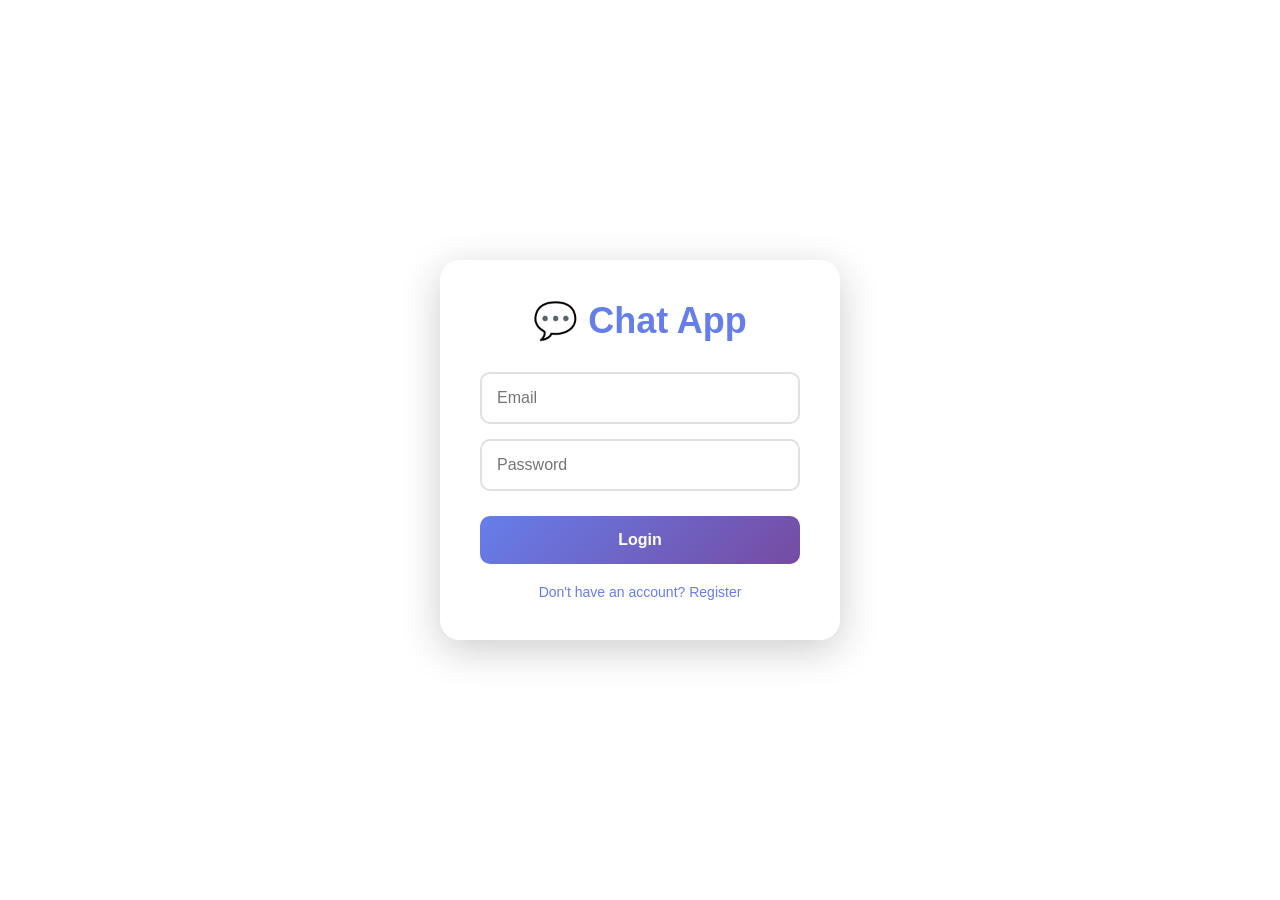
==== index.html @ 81bc392d "Update and rename final-app.html to index.html" ====
<!DOCTYPE html>
<html lang="en">
<head>
    <meta charset="UTF-8">
    <meta name="viewport" content="width=device-width, initial-scale=1.0">
    <title>WhatsApp Clone</title>
    <link rel="stylesheet" href="final-style.css">
</head>
<body>
    <div id="app">
        <!-- Login Screen -->
        <div id="loginScreen" class="screen">
            <div class="container">
                <h1>💬 Chat App</h1>
                <input type="email" id="loginEmail" placeholder="Email" />
                <input type="password" id="loginPassword" placeholder="Password" />
                <button onclick="login()">Login</button>
                <p class="link" onclick="showRegister()">Don't have an account? Register</p>
            </div>
        </div>

        <!-- Register Screen -->
        <div id="registerScreen" class="screen hidden">
            <div class="container">
                <h1>Create Account</h1>
                <input type="text" id="registerName" placeholder="Full Name" />
                <input type="email" id="registerEmail" placeholder="Email" />
                <input type="password" id="registerPassword" placeholder="Password" />
                <button onclick="register()">Register</button>
                <p class="link" onclick="showLogin()">Already have an account? Login</p>
            </div>
        </div>

        <!-- Main App Screen with Tabs -->
        <div id="mainScreen" class="screen hidden">
            <div class="header">
                <h2>WhatsApp</h2>
                <div class="header-right">
                    <button class="icon-btn" onclick="showSettings()">⚙️</button>
                </div>
            </div>
            
            <!-- Tab Navigation -->
            <div class="tab-navigation">
                <div class="tab-item active" onclick="switchTab('status')">Status</div>
                <div class="tab-item" onclick="switchTab('calls')">Calls</div>
                <div class="tab-item" onclick="switchTab('chats')">Chats</div>
            </div>

            <!-- Status Tab -->
            <div id="statusTab" class="tab-content active">
                <div class="my-status-card" onclick="showAddStatus()">
                    <div class="status-avatar">
                        <img id="myStatusPhoto" style="display: none; width: 100%; height: 100%; border-radius: 50%; object-fit: cover;" />
                        <span id="myStatusIcon">👤</span>
                        <div class="add-status-btn">+</div>
                    </div>
                    <div class="status-info">
                        <div class="status-name">My Status</div>
                        <div class="status-time">Tap to add status</div>
                    </div>
                </div>
                <div class="section-title">Recent updates</div>
                <div id="statusList"></div>
            </div>

            <!-- Calls Tab -->
            <div id="callsTab" class="tab-content">
                <div id="callsList"></div>
            </div>

            <!-- Chats Tab -->
            <div id="chatsTab" class="tab-content">
                <div class="search-container">
                    <input type="text" id="searchInput" placeholder="🔍 Search users..." oninput="searchUsers()" />
                </div>
                <div id="chatList"></div>
            </div>
        </div>

        <!-- Add Status Screen -->
        <div id="addStatusScreen" class="screen hidden">
            <div class="header">
                <button class="back-btn" onclick="backToMain()">←</button>
                <h2>Add Status</h2>
                <div></div>
            </div>
            <div class="status-add-container">
                <textarea id="statusText" placeholder="Type a status..." maxlength="200"></textarea>
                <div class="status-add-options">
                    <button onclick="document.getElementById('statusPhotoInput').click()">📷 Add Photo</button>
                    <input type="file" id="statusPhotoInput" accept="image/*" style="display: none;" onchange="previewStatusPhoto()" />
                </div>
                <div id="statusPhotoPreview" class="status-photo-preview hidden"></div>
                <button onclick="postStatus()" style="margin-top: 20px;">Post Status</button>
            </div>
        </div>

        <!-- View Status Screen -->
        <div id="viewStatusScreen" class="screen hidden">
            <div class="status-viewer">
                <div class="status-header">
                    <button class="back-btn" onclick="backToMain()">←</button>
                    <div class="status-user-info">
                        <span id="statusUserName"></span>
                        <span id="statusTime"></span>
                    </div>
                </div>
                <div class="status-content">
                    <img id="statusImage" style="display: none;" />
                    <p id="statusTextContent"></p>
                </div>
            </div>
        </div>

        <!-- Settings Screen -->
        <div id="settingsScreen" class="screen hidden">
            <div class="header">
                <button class="back-btn" onclick="backToMain()">←</button>
                <h2>Settings</h2>
                <div></div>
            </div>
            <div class="settings-container">
                <div class="settings-item" onclick="showProfile()">
                    <span>👤 Profile</span>
                    <span>→</span>
                </div>
                <div class="settings-item" onclick="logout()">
                    <span>🚪 Logout</span>
                    <span>→</span>
                </div>
            </div>
        </div>

        <!-- Profile Screen -->
        <div id="profileScreen" class="screen hidden">
            <div class="header">
                <button class="back-btn" onclick="showSettings()">←</button>
                <h2>Profile</h2>
                <div></div>
            </div>
            <div class="profile-container">
                <div class="profile-avatar">
                    <img id="profileImage" style="display: none; width: 100%; height: 100%; border-radius: 50%; object-fit: cover;" />
                    <span id="profileIcon">👤</span>
                </div>
                <input type="file" id="photoInput" accept="image/*" style="display: none;" onchange="uploadPhoto()" />
                <button onclick="document.getElementById('photoInput').click()" style="margin-top: 20px; padding: 10px 20px; width: auto;">Change Photo</button>
                <h2 id="profileName" style="margin-top: 20px;"></h2>
                <p id="profileEmail"></p>
                <button onclick="showSettings()" style="margin-top: 30px;">Back</button>
            </div>
        </div>

        <!-- Chat Screen -->
        <div id="chatScreen" class="screen hidden">
            <div class="header">
                <button class="back-btn" onclick="backToMain()">←</button>
                <div class="chat-header-user" onclick="showOtherUserProfile()" style="cursor: pointer;">
                    <img id="chatHeaderPhoto" class="header-avatar" style="display: none;" />
                    <span id="chatHeaderIcon" class="header-avatar">👤</span>
                    <div class="chat-header-user-info">
                        <h2 id="chatUserName"></h2>
                        <span id="chatUserStatus" class="chat-user-status">Online</span>
                    </div>
                </div>
                <div class="header-right">
                    <button class="call-btn" onclick="startVideoCall()">📹</button>
                    <button class="call-btn" onclick="startAudioCall()">📞</button>
                </div>
            </div>
            <div id="messages"></div>
            <div id="replyPreview" class="reply-preview hidden">
                <div class="reply-preview-content">
                    <div class="reply-preview-label">Replying to</div>
                    <div id="replyText" class="reply-preview-text"></div>
                </div>
                <button class="cancel-reply-btn" onclick="cancelReply()">✕</button>
            </div>
            <div class="input-container">
                <button class="attach-btn" onclick="document.getElementById('photoAttach').click()">📎</button>
                <input type="file" id="photoAttach" accept="image/*" style="display: none;" onchange="attachPhoto()" />
                <button class="emoji-btn" onclick="toggleEmojiPicker()">😊</button>
                <input type="text" id="messageInput" placeholder="Type a message..." oninput="handleTyping()" />
                <button onclick="sendMessage()">Send</button>
            </div>
            <div id="emojiPicker" class="emoji-picker hidden">
                <div class="emoji-grid" id="emojiGrid"></div>
            </div>
        </div>

        <!-- Other User Profile Screen -->
        <div id="otherUserProfileScreen" class="screen hidden">
            <div class="header">
                <button class="back-btn" onclick="backToChatFromProfile()">←</button>
                <h2>Profile</h2>
                <div></div>
            </div>
            <div class="profile-container">
                <div class="profile-avatar">
                    <img id="otherProfileImage" style="display: none; width: 100%; height: 100%; border-radius: 50%; object-fit: cover;" />
                    <span id="otherProfileIcon">👤</span>
                </div>
                <h2 id="otherProfileName" style="margin-top: 20px;"></h2>
                <p id="otherProfileEmail"></p>
                <p id="otherProfileStatus" style="margin-top: 10px;"></p>
                <button onclick="backToChatFromProfile()" style="margin-top: 30px;">Back to Chat</button>
            </div>
        </div>

        <!-- Audio Call Screen -->
        <div id="audioCallScreen" class="screen hidden">
            <div class="call-container">
                <div class="call-avatar">
                    <img id="callUserPhoto" style="display: none; width: 100%; height: 100%; border-radius: 50%; object-fit: cover;" />
                    <span id="callUserIcon">👤</span>
                </div>
                <h2 id="callingUserName"></h2>
                <p id="callStatus">Calling...</p>
                <div class="call-buttons">
                    <button class="end-call-btn" onclick="endCall()">End Call</button>
                </div>
            </div>
        </div>

        <!-- Video Call Screen -->
        <div id="videoCallScreen" class="screen hidden">
            <div class="video-call-container">
                <div class="video-call-avatar">
                    <img id="videoCallUserPhoto" style="display: none; width: 100%; height: 100%; border-radius: 20px; object-fit: cover;" />
                    <span id="videoCallUserIcon">👤</span>
                </div>
                <div class="video-call-info">
                    <h2 id="videoCallingUserName"></h2>
                    <p id="videoCallStatus">Calling...</p>
                </div>
                <div class="video-call-buttons">
                    <button class="end-call-btn" onclick="endVideoCall()">End Call</button>
                </div>
            </div>
        </div>

        <!-- Image Preview Modal -->
        <div id="imageModal" class="image-modal hidden" onclick="closeImageModal()">
            <button class="close-modal-btn" onclick="closeImageModal()">✕</button>
            <img id="modalImage" src="" alt="Preview" />
        </div>
    </div>

    <script src="final-app.js"></script>
</body>
</html>
---- final-style.css ----
* {
    margin: 0;
    padding: 0;
    box-sizing: border-box;
}

body {
    font-family: -apple-system, BlinkMacSystemFont, 'Segoe UI', Roboto, Oxygen, Ubuntu, Cantarell, sans-serif;
    background: linear-gradient(135deg, #667eea 0%, #764ba2 100%);
    height: 100vh;
}

#app {
    height: 100vh;
}

.screen {
    display: flex;
    flex-direction: column;
    height: 100vh;
    background: white;
}

.hidden {
    display: none !important;
}

/* Login/Register */
.container {
    max-width: 400px;
    margin: auto;
    padding: 40px;
    background: white;
    border-radius: 20px;
    box-shadow: 0 10px 40px rgba(0,0,0,0.2);
}

h1 {
    color: #667eea;
    text-align: center;
    margin-bottom: 30px;
    font-size: 36px;
}

input, textarea {
    width: 100%;
    padding: 15px;
    margin-bottom: 15px;
    border: 2px solid #e0e0e0;
    border-radius: 10px;
    font-size: 16px;
    transition: border 0.3s;
}

input:focus, textarea:focus {
    outline: none;
    border-color: #667eea;
}

button {
    width: 100%;
    padding: 15px;
    background: linear-gradient(135deg, #667eea 0%, #764ba2 100%);
    color: white;
    border: none;
    border-radius: 10px;
    font-size: 16px;
    font-weight: bold;
    cursor: pointer;
    margin-top: 10px;
    transition: transform 0.2s;
}

button:hover {
    transform: translateY(-2px);
}

button:active {
    transform: translateY(0);
}

.link {
    color: #667eea;
    text-align: center;
    margin-top: 20px;
    cursor: pointer;
    font-size: 14px;
}

.link:hover {
    text-decoration: underline;
}

/* Header */
.header {
    display: flex;
    justify-content: space-between;
    align-items: center;
    padding: 20px;
    background: linear-gradient(135deg, #667eea 0%, #764ba2 100%);
    color: white;
    box-shadow: 0 2px 10px rgba(0,0,0,0.1);
}

.header h2 {
    flex: 1;
    font-size: 20px;
}

.header-right {
    display: flex;
    align-items: center;
    gap: 10px;
}

.icon-btn, .back-btn {
    width: 40px;
    height: 40px;
    padding: 8px;
    margin: 0;
    background: rgba(255,255,255,0.2);
    font-size: 20px;
    border-radius: 50%;
}

.call-btn {
    width: 40px;
    height: 40px;
    padding: 8px;
    margin: 0;
    margin-left: 5px;
    background: rgba(255,255,255,0.2);
    font-size: 20px;
    border-radius: 50%;
}

/* Tab Navigation */
.tab-navigation {
    display: flex;
    background: white;
    border-bottom: 2px solid #f0f0f0;
}

.tab-item {
    flex: 1;
    padding: 15px;
    text-align: center;
    cursor: pointer;
    font-weight: 500;
    color: #666;
    transition: all 0.3s;
}

.tab-item.active {
    color: #667eea;
    border-bottom: 3px solid #667eea;
}

.tab-item:hover {
    background: #f8f8f8;
}

/* Tab Content */
.tab-content {
    display: none;
    flex: 1;
    overflow-y: auto;
    background: white;
}

.tab-content.active {
    display: block;
}

/* Status Tab */
.my-status-card {
    display: flex;
    align-items: center;
    padding: 15px 20px;
    border-bottom: 1px solid #f0f0f0;
    cursor: pointer;
    gap: 15px;
}

.my-status-card:hover {
    background: #f8f8f8;
}

.status-avatar {
    position: relative;
    width: 60px;
    height: 60px;
    border-radius: 50%;
    background: linear-gradient(135deg, #667eea 0%, #764ba2 100%);
    display: flex;
    align-items: center;
    justify-content: center;
    font-size: 30px;
    flex-shrink: 0;
}

.add-status-btn {
    position: absolute;
    bottom: 0;
    right: 0;
    width: 20px;
    height: 20px;
    background: #25D366;
    border-radius: 50%;
    display: flex;
    align-items: center;
    justify-content: center;
    color: white;
    font-size: 16px;
    border: 2px solid white;
}

.status-info {
    flex: 1;
}

.status-name {
    font-size: 16px;
    font-weight: 600;
    margin-bottom: 4px;
}

.status-time {
    font-size: 13px;
    color: #999;
}

.section-title {
    padding: 10px 20px;
    font-size: 14px;
    color: #999;
    font-weight: 600;
    background: #f8f8f8;
}

.status-item {
    display: flex;
    align-items: center;
    padding: 15px 20px;
    border-bottom: 1px solid #f0f0f0;
    cursor: pointer;
    gap: 15px;
}

.status-item:hover {
    background: #f8f8f8;
}

.status-ring {
    padding: 3px;
    border-radius: 50%;
    background: linear-gradient(135deg, #667eea 0%, #764ba2 100%);
}

/* Status Add Screen */
.status-add-container {
    padding: 30px;
}

textarea {
    min-height: 150px;
    resize: vertical;
}

.status-add-options {
    display: flex;
    gap: 10px;
    margin-top: 20px;
}

.status-add-options button {
    width: auto;
    padding: 12px 20px;
}

.status-photo-preview {
    margin-top: 20px;
    text-align: center;
}

.status-photo-preview img {
    max-width: 100%;
    max-height: 300px;
    border-radius: 10px;
}

/* Status Viewer */
.status-viewer {
    flex: 1;
    background: #000;
    display: flex;
    flex-direction: column;
}

.status-header {
    display: flex;
    align-items: center;
    padding: 20px;
    background: rgba(0,0,0,0.5);
    gap: 15px;
}

.status-user-info {
    display: flex;
    flex-direction: column;
    color: white;
}

.status-user-info span:first-child {
    font-weight: 600;
    font-size: 16px;
}

.status-user-info span:last-child {
    font-size: 12px;
    opacity: 0.8;
}

.status-content {
    flex: 1;
    display: flex;
    align-items: center;
    justify-content: center;
    padding: 20px;
}

.status-content img {
    max-width: 100%;
    max-height: 100%;
    border-radius: 10px;
}

.status-content p {
    color: white;
    font-size: 24px;
    text-align: center;
    padding: 20px;
}

/* Calls Tab */
.call-item {
    display: flex;
    align-items: center;
    padding: 15px 20px;
    border-bottom: 1px solid #f0f0f0;
    gap: 15px;
}

.call-avatar {
    width: 50px;
    height: 50px;
    border-radius: 50%;
    background: linear-gradient(135deg, #667eea 0%, #764ba2 100%);
    display: flex;
    align-items: center;
    justify-content: center;
    font-size: 24px;
    flex-shrink: 0;
    object-fit: cover;
}

.call-info {
    flex: 1;
}

.call-name {
    font-size: 16px;
    font-weight: 600;
    margin-bottom: 4px;
}

.call-time {
    font-size: 13px;
    color: #999;
}

.call-icon {
    font-size: 20px;
}

/* Search */
.search-container {
    padding: 15px;
    background: white;
    border-bottom: 1px solid #f0f0f0;
}

.search-container input {
    margin: 0;
}

/* Chat List */
.chat-item {
    display: flex;
    align-items: center;
    padding: 15px 20px;
    border-bottom: 1px solid #f0f0f0;
    cursor: pointer;
    gap: 15px;
    transition: background 0.2s;
}

.chat-item:hover {
    background: #f8f8f8;
}

.chat-avatar {
    width: 50px;
    height: 50px;
    border-radius: 50%;
    background: linear-gradient(135deg, #667eea 0%, #764ba2 100%);
    display: flex;
    align-items: center;
    justify-content: center;
    font-size: 24px;
    flex-shrink: 0;
    object-fit: cover;
    position: relative;
}

.chat-info {
    flex: 1;
    min-width: 0;
}

.chat-name {
    font-size: 16px;
    font-weight: 600;
    margin-bottom: 4px;
}

.last-message {
    font-size: 13px;
    color: #999;
    white-space: nowrap;
    overflow: hidden;
    text-overflow: ellipsis;
}

/* Settings */
.settings-container {
    flex: 1;
    background: white;
}

.settings-item {
    display: flex;
    justify-content: space-between;
    align-items: center;
    padding: 20px;
    border-bottom: 1px solid #f0f0f0;
    cursor: pointer;
}

.settings-item:hover {
    background: #f8f8f8;
}

/* Profile */
.profile-container {
    flex: 1;
    display: flex;
    flex-direction: column;
    align-items: center;
    justify-content: center;
    background: white;
    padding: 40px;
}

.profile-avatar {
    width: 120px;
    height: 120px;
    border-radius: 50%;
    background: linear-gradient(135deg, #667eea 0%, #764ba2 100%);
    display: flex;
    align-items: center;
    justify-content: center;
    font-size: 60px;
    margin-bottom: 20px;
    box-shadow: 0 5px 20px rgba(0,0,0,0.2);
}

.profile-container h2 {
    font-size: 28px;
    color: #333;
    margin-bottom: 10px;
}

.profile-container p {
    font-size: 16px;
    color: #666;
}

/* Chat Screen */
.chat-header-user {
    display: flex;
    align-items: center;
    gap: 10px;
    flex: 1;
    justify-content: center;
}

.header-avatar {
    width: 40px;
    height: 40px;
    border-radius: 50%;
    background: rgba(255,255,255,0.3);
    display: flex;
    align-items: center;
    justify-content: center;
    font-size: 20px;
    object-fit: cover;
}

.chat-header-user-info {
    display: flex;
    flex-direction: column;
    align-items: center;
}

.chat-user-status {
    font-size: 12px;
    opacity: 0.8;
    font-weight: normal;
}

#messages {
    flex: 1;
    overflow-y: auto;
    padding: 20px;
    background: #f5f5f5;
    display: flex;
    flex-direction: column;
}

.message {
    padding: 12px 16px;
    margin: 8px;
    border-radius: 18px;
    max-width: 70%;
    word-wrap: break-word;
    animation: slideIn 0.3s ease;
    clear: both;
    position: relative;
}

@keyframes slideIn {
    from {
        opacity: 0;
        transform: translateY(10px);
    }
    to {
        opacity: 1;
        transform: translateY(0);
    }
}

.my-message {
    background: #DCF8C6;
    color: #000;
    margin-left: auto;
    margin-right: 0;
    border-bottom-right-radius: 4px;
    float: right;
    box-shadow: 0 1px 2px rgba(0,0,0,0.1);
}

.other-message {
    background: #FFFFFF;
    color: #000;
    margin-right: auto;
    margin-left: 0;
    border-bottom-left-radius: 4px;
    box-shadow: 0 1px 2px rgba(0,0,0,0.1);
    float: left;
}

.message:hover .message-actions {
    opacity: 1;
}

.message-footer {
    display: flex;
    justify-content: space-between;
    align-items: center;
    margin-top: 4px;
}

.message-actions {
    display: flex;
    gap: 5px;
    opacity: 0;
    transition: opacity 0.2s;
}

.msg-reply-btn, .msg-delete-btn {
    background: transparent;
    border: none;
    font-size: 14px;
    cursor: pointer;
    padding: 2px 5px;
    margin: 0;
    width: auto;
}

.msg-reply-btn:hover, .msg-delete-btn:hover {
    transform: scale(1.2);
}

.reply-preview-msg {
    background: rgba(0,0,0,0.1);
    padding: 8px;
    border-radius: 8px;
    margin-bottom: 8px;
    font-size: 13px;
    border-left: 3px solid rgba(0,0,0,0.3);
    font-style: italic;
}

.message-text {
    font-size: 15px;
    line-height: 1.4;
}

.message-time {
    font-size: 11px;
    opacity: 0.7;
}

.message-image {
    max-width: 250px;
    max-height: 300px;
    border-radius: 10px;
    margin-bottom: 5px;
    cursor: pointer;
    object-fit: cover;
}

.message-image:hover {
    opacity: 0.9;
}

/* Reply Preview */
.reply-preview {
    background: #f0f0f0;
    padding: 10px 15px;
    border-left: 3px solid #667eea;
    display: flex;
    justify-content: space-between;
    align-items: center;
}

.reply-preview-content {
    flex: 1;
}

.reply-preview-label {
    font-size: 12px;
    color: #667eea;
    font-weight: bold;
}

.reply-preview-text {
    font-size: 14px;
    color: #666;
    margin-top: 2px;
    white-space: nowrap;
    overflow: hidden;
    text-overflow: ellipsis;
    max-width: 300px;
}

.cancel-reply-btn {
    background: transparent;
    border: none;
    font-size: 20px;
    cursor: pointer;
    padding: 0;
    margin: 0;
    width: auto;
    color: #999;
}

/* Input Container */
.input-container {
    display: flex;
    padding: 15px;
    background: white;
    gap: 10px;
    box-shadow: 0 -2px 10px rgba(0,0,0,0.05);
    position: relative;
}

.input-container input {
    flex: 1;
    margin: 0;
    border-radius: 25px;
    padding: 12px 20px;
}

.input-container button {
    width: auto;
    padding: 12px 25px;
    margin: 0;
    border-radius: 25px;
}

.attach-btn, .emoji-btn {
    width: 40px;
    padding: 10px;
    margin: 0;
    background: transparent;
    font-size: 24px;
    border: none;
    cursor: pointer;
}

.attach-btn:hover, .emoji-btn:hover {
    background: #f0f0f0;
    transform: none;
}

/* Emoji Picker */
.emoji-picker {
    position: absolute;
    bottom: 70px;
    left: 10px;
    right: 10px;
    max-width: 400px;
    background: white;
    border-radius: 15px;
    box-shadow: 0 5px 20px rgba(0,0,0,0.2);
    padding: 15px;
    max-height: 300px;
    overflow-y: auto;
    z-index: 1000;
}

.emoji-grid {
    display: grid;
    grid-template-columns: repeat(auto-fill, minmax(40px, 1fr));
    gap: 5px;
}

.emoji-item {
    width: 40px;
    height: 40px;
    border: none;
    background: transparent;
    font-size: 24px;
    cursor: pointer;
    border-radius: 8px;
    padding: 0;
    margin: 0;
    transition: background 0.2s;
}

.emoji-item:hover {
    background: #f0f0f0;
    transform: scale(1.2);
}

/* Call Screens */
.call-container, .video-call-container {
    flex: 1;
    display: flex;
    flex-direction: column;
    align-items: center;
    justify-content: center;
    background: linear-gradient(135deg, #667eea 0%, #764ba2 100%);
    padding: 40px;
}

.call-avatar {
    width: 150px;
    height: 150px;
    border-radius: 50%;
    background: rgba(255,255,255,0.3);
    display: flex;
    align-items: center;
    justify-content: center;
    font-size: 80px;
    margin-bottom: 30px;
    animation: pulse 2s infinite;
}

@keyframes pulse {
    0%, 100% {
        transform: scale(1);
    }
    50% {
        transform: scale(1.05);
    }
}

.call-container h2, .video-call-info h2 {
    color: white;
    font-size: 32px;
    margin-bottom: 10px;
}

.call-container p, .video-call-info p {
    color: rgba(255,255,255,0.8);
    font-size: 18px;
    margin-bottom: 50px;
}

.call-buttons, .video-call-buttons {
    display: flex;
    gap: 20px;
}

.end-call-btn {
    width: 70px;
    height: 70px;
    border-radius: 50%;
    background: #ff4444;
    font-size: 16px;
    padding: 0;
}

.end-call-btn:hover {
    background: #cc0000;
}

.video-call-avatar {
    width: 100%;
    max-width: 400px;
    height: 300px;
    border-radius: 20px;
    background: rgba(255,255,255,0.2);
    display: flex;
    align-items: center;
    justify-content: center;
    font-size: 100px;
    margin-top: 50px;
    animation: pulse 2s infinite;
}

.video-call-info {
    text-align: center;
    color: white;
}

/* Image Modal */
.image-modal {
    position: fixed;
    top: 0;
    left: 0;
    right: 0;
    bottom: 0;
    background: rgba(0,0,0,0.9);
    display: flex;
    align-items: center;
    justify-content: center;
    z-index: 2000;
}

.image-modal img {
    max-width: 90%;
    max-height: 90%;
    border-radius: 10px;
}

.close-modal-btn {
    position: absolute;
    top: 20px;
    right: 20px;
    background: rgba(255,255,255,0.2);
    color: white;
    border: none;
    font-size: 30px;
    width: 50px;
    height: 50px;
    border-radius: 50%;
    cursor: pointer;
}

.close-modal-btn:hover {
    background: rgba(255,255,255,0.3);
}
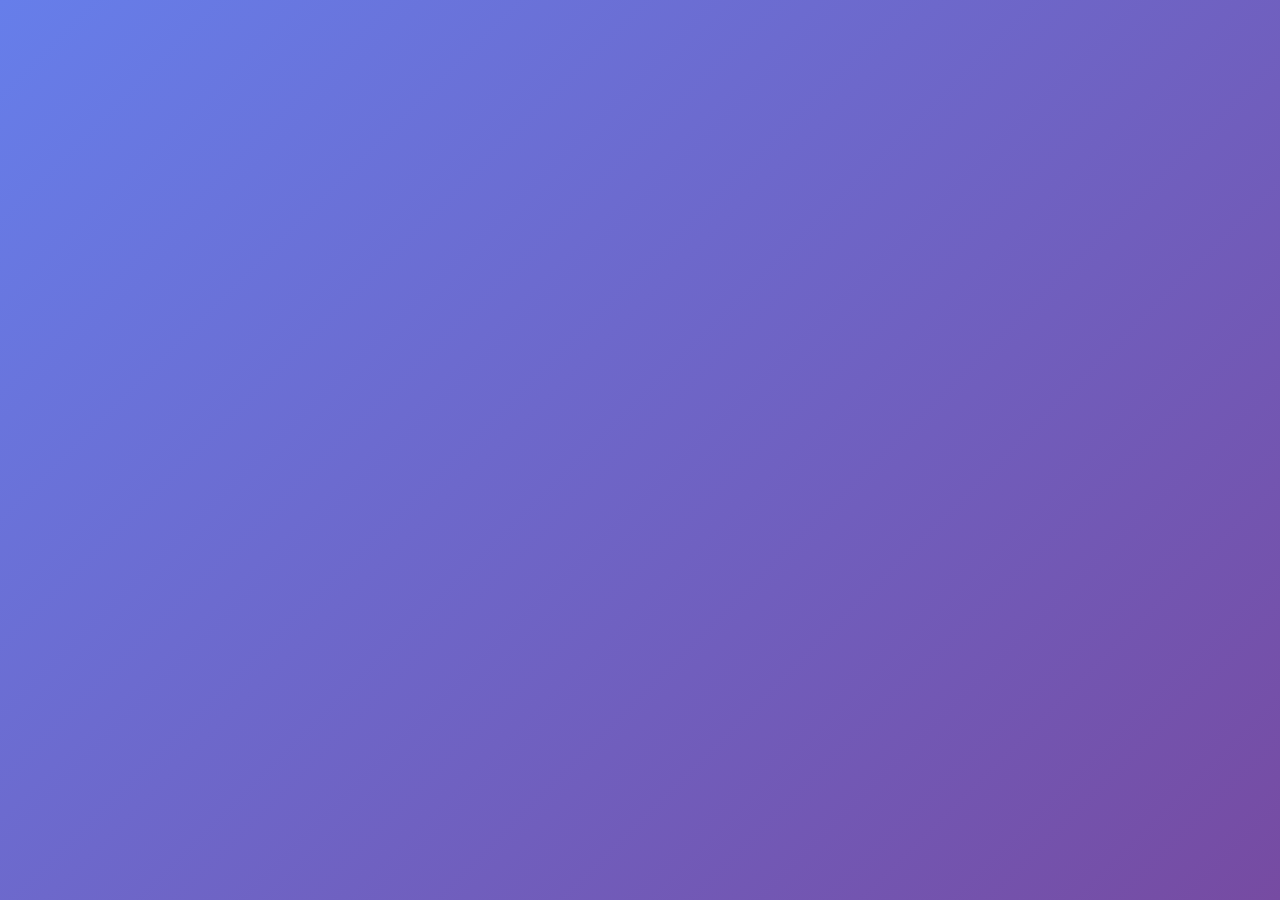
==== commit b471d0ae: "Update print statement from 'Hello' to 'Goodbye'" ====
--- a/index.html
+++ b/index.html
@@ -3,250 +3,634 @@
 <head>
     <meta charset="UTF-8">
     <meta name="viewport" content="width=device-width, initial-scale=1.0">
-    <title>WhatsApp Clone</title>
+    <title>HeyApp</title>
     <link rel="stylesheet" href="final-style.css">
+    <link rel="stylesheet" href="extra-style.css">
 </head>
 <body>
-    <div id="app">
-        <!-- Login Screen -->
-        <div id="loginScreen" class="screen">
-            <div class="container">
-                <h1>💬 Chat App</h1>
-                <input type="email" id="loginEmail" placeholder="Email" />
-                <input type="password" id="loginPassword" placeholder="Password" />
-                <button onclick="login()">Login</button>
-                <p class="link" onclick="showRegister()">Don't have an account? Register</p>
+<div id="app">
+
+<!-- App Lock Screen -->
+<div id="appLockScreen" class="screen hidden">
+    <div class="container">
+        <h1>� HeyApp</h1>
+        <p style="text-align:center;color:#666;margin-bottom:20px;">Enter PIN to unlock</p>
+        <input type="password" id="lockPinInput" placeholder="Enter PIN" maxlength="4" />
+        <button onclick="unlockApp()">Unlock</button>
+    </div>
+</div>
+
+<!-- Login Screen -->
+<div id="loginScreen" class="screen hidden">
+    <div class="container">
+        <h1>💬 HeyApp</h1>
+        <input type="email" id="loginEmail" placeholder="Email" />
+        <input type="password" id="loginPassword" placeholder="Password" />
+        <button onclick="login()">Login</button>
+        <p class="link" onclick="showRegister()">Don't have an account? Register</p>
+    </div>
+</div>
+
+<!-- Register Screen -->
+<div id="registerScreen" class="screen hidden">
+    <div class="container">
+        <h1>Create Account</h1>
+        <input type="text" id="registerName" placeholder="Full Name" />
+        <input type="email" id="registerEmail" placeholder="Email" />
+        <input type="password" id="registerPassword" placeholder="Password (min 6 chars)" />
+        <button onclick="register()">Register</button>
+        <p class="link" onclick="showLogin()">Already have an account? Login</p>
+    </div>
+</div>
+
+<!-- Main Screen -->
+<div id="mainScreen" class="screen hidden">
+    <div class="header">
+        <h2>HeyApp</h2>
+        <div class="header-right">
+            <button class="icon-btn" onclick="toggleDarkMode()" id="darkModeBtn">🌙</button>
+            <button class="icon-btn" onclick="showNewGroup()">👥</button>
+            <button class="icon-btn" onclick="showSettings()">⚙️</button>
+        </div>
+    </div>
+    <div class="tab-navigation">
+        <div class="tab-item active" onclick="switchTab('status')">Status</div>
+        <div class="tab-item" onclick="switchTab('calls')">Calls</div>
+        <div class="tab-item" onclick="switchTab('chats')">Chats</div>
+    </div>
+    <div id="statusTab" class="tab-content active">
+        <div class="my-status-card" onclick="showAddStatus()">
+            <div class="status-avatar">
+                <img id="myStatusPhoto" style="display:none;width:100%;height:100%;border-radius:50%;object-fit:cover;" />
+                <span id="myStatusIcon">👤</span>
+                <div class="add-status-btn">+</div>
             </div>
-        </div>
-
-        <!-- Register Screen -->
-        <div id="registerScreen" class="screen hidden">
-            <div class="container">
-                <h1>Create Account</h1>
-                <input type="text" id="registerName" placeholder="Full Name" />
-                <input type="email" id="registerEmail" placeholder="Email" />
-                <input type="password" id="registerPassword" placeholder="Password" />
-                <button onclick="register()">Register</button>
-                <p class="link" onclick="showLogin()">Already have an account? Login</p>
+            <div class="status-info">
+                <div class="status-name">My Status</div>
+                <div class="status-time">Tap to add status</div>
             </div>
         </div>
-
-        <!-- Main App Screen with Tabs -->
-        <div id="mainScreen" class="screen hidden">
-            <div class="header">
-                <h2>WhatsApp</h2>
-                <div class="header-right">
-                    <button class="icon-btn" onclick="showSettings()">⚙️</button>
-                </div>
+        <div class="section-title">Recent updates</div>
+        <div id="statusList"></div>
+    </div>
+    <div id="callsTab" class="tab-content">
+        <div id="callsList"></div>
+    </div>
+    <div id="chatsTab" class="tab-content">
+        <div class="search-container">
+            <input type="text" id="searchInput" placeholder="🔍 Search users..." oninput="searchUsers()" />
+        </div>
+        <div id="chatList"></div>
+    </div>
+</div>
+
+<!-- Add Status -->
+<div id="addStatusScreen" class="screen hidden">
+    <div class="header">
+        <button class="back-btn" onclick="backToMain()">←</button>
+        <h2>Add Status</h2><div></div>
+    </div>
+    <div class="status-add-container">
+        <textarea id="statusText" placeholder="Type a status..." maxlength="200"></textarea>
+        <div class="status-add-options">
+            <button onclick="document.getElementById('statusPhotoInput').click()">📷 Photo</button>
+            <input type="file" id="statusPhotoInput" accept="image/*" style="display:none;" onchange="previewStatusPhoto()" />
+        </div>
+        <div id="statusPhotoPreview" class="status-photo-preview hidden"></div>
+        <button onclick="postStatus()" style="margin-top:20px;">Post Status</button>
+    </div>
+</div>
+
+<!-- View Status -->
+<div id="viewStatusScreen" class="screen hidden">
+    <div class="status-viewer">
+        <div class="status-header">
+            <button class="back-btn" onclick="backToMain()">←</button>
+            <div class="status-user-info">
+                <span id="statusUserName"></span>
+                <span id="statusTime"></span>
             </div>
-            
-            <!-- Tab Navigation -->
-            <div class="tab-navigation">
-                <div class="tab-item active" onclick="switchTab('status')">Status</div>
-                <div class="tab-item" onclick="switchTab('calls')">Calls</div>
-                <div class="tab-item" onclick="switchTab('chats')">Chats</div>
+        </div>
+        <div class="status-content">
+            <img id="statusImage" style="display:none;" />
+            <p id="statusTextContent"></p>
+        </div>
+    </div>
+</div>
+
+<!-- Settings -->
+<div id="settingsScreen" class="screen hidden">
+    <div class="header">
+        <button class="back-btn" onclick="backToMain()">←</button>
+        <h2>Settings</h2><div></div>
+    </div>
+    <div class="settings-container">
+        <div class="settings-item" onclick="showProfile()"><span>👤 Profile</span><span>→</span></div>
+        <div class="settings-item" onclick="showPrivacySettings()"><span>� Privacy</span><span>→</span></div>
+        <div class="settings-item" onclick="showChatSettings()"><span>� Chat Settings</span><span>→</span></div>
+        <div class="settings-item" onclick="showNotificationSettings()"><span>🔔 Notifications</span><span>→</span></div>
+        <div class="settings-item" onclick="showAppLockSettings()"><span>🔒 App Lock</span><span>→</span></div>
+        <div class="settings-item" onclick="show2FA()"><span>🔐 Two-Factor Auth</span><span>→</span></div>
+        <div class="settings-item" onclick="showLoginHistory()"><span>📋 Login History</span><span>→</span></div>
+        <div class="settings-item" onclick="toggleDarkMode()"><span>🌙 Dark Mode</span><span id="darkModeStatus">Off</span></div>
+        <div class="settings-item" onclick="showLanguageSettings()"><span>🌐 Language</span><span id="currentLang">English</span></div>
+        <div class="settings-item" onclick="showAutoReply()"><span>🤖 Auto Reply</span><span>→</span></div>
+        <div class="settings-item" onclick="showArchive()"><span>📦 Archived Chats</span><span>→</span></div>
+        <div class="settings-item" onclick="logout()"><span>🚪 Logout</span><span>→</span></div>
+        <div class="settings-item" onclick="deleteAccount()" style="color:red;"><span>❌ Delete Account</span><span>→</span></div>
+    </div>
+</div>
+
+<!-- Privacy Settings -->
+<div id="privacyScreen" class="screen hidden">
+    <div class="header">
+        <button class="back-btn" onclick="showSettings()">←</button>
+        <h2>Privacy</h2><div></div>
+    </div>
+    <div class="settings-container">
+        <div class="settings-item" onclick="toggleLastSeen()"><span>👁️ Last Seen</span><span id="lastSeenStatus">Everyone</span></div>
+        <div class="settings-item" onclick="toggleReadReceipts()"><span>✓✓ Read Receipts</span><span id="readReceiptsStatus">On</span></div>
+        <div class="settings-item" onclick="showBlockedUsers()"><span>🚫 Blocked Users</span><span>→</span></div>
+    </div>
+</div>
+
+<!-- Chat Settings -->
+<div id="chatSettingsScreen" class="screen hidden">
+    <div class="header">
+        <button class="back-btn" onclick="showSettings()">←</button>
+        <h2>Chat Settings</h2><div></div>
+    </div>
+    <div class="settings-container">
+        <div class="settings-item">
+            <span>🔤 Font Size</span>
+            <select onchange="changeFontSize(this.value)" style="border:none;background:transparent;font-size:14px;">
+                <option value="14">Small</option>
+                <option value="16" selected>Medium</option>
+                <option value="18">Large</option>
+            </select>
+        </div>
+        <div class="settings-item" onclick="changeChatWallpaper()"><span>🖼️ Chat Wallpaper</span><span>→</span></div>
+        <div class="settings-item" onclick="changeThemeColor()"><span>🎨 Theme Color</span><span>→</span></div>
+    </div>
+</div>
+
+<!-- Notification Settings -->
+<div id="notificationScreen" class="screen hidden">
+    <div class="header">
+        <button class="back-btn" onclick="showSettings()">←</button>
+        <h2>Notifications</h2><div></div>
+    </div>
+    <div class="settings-container">
+        <div class="settings-item" onclick="toggleNotificationSound()"><span>🔔 Sound</span><span id="soundStatus">On</span></div>
+        <div class="settings-item" onclick="toggleDND()"><span>🌙 Do Not Disturb</span><span id="dndStatus">Off</span></div>
+    </div>
+</div>
+
+<!-- App Lock Settings -->
+<div id="appLockSettingsScreen" class="screen hidden">
+    <div class="header">
+        <button class="back-btn" onclick="showSettings()">←</button>
+        <h2>App Lock</h2><div></div>
+    </div>
+    <div style="padding:20px;">
+        <div class="settings-item" onclick="toggleAppLock()"><span>🔒 App Lock</span><span id="appLockStatus">Off</span></div>
+        <div id="pinSetupDiv" class="hidden" style="margin-top:20px;">
+            <input type="password" id="newPinInput" placeholder="Set 4-digit PIN" maxlength="4" />
+            <button onclick="savePin()" style="margin-top:10px;">Save PIN</button>
+        </div>
+    </div>
+</div>
+
+<!-- Profile -->
+<div id="profileScreen" class="screen hidden">
+    <div class="header">
+        <button class="back-btn" onclick="showSettings()">←</button>
+        <h2>Profile</h2><div></div>
+    </div>
+    <div class="profile-container">
+        <div class="profile-avatar">
+            <img id="profileImage" style="display:none;width:100%;height:100%;border-radius:50%;object-fit:cover;" />
+            <span id="profileIcon">👤</span>
+        </div>
+        <input type="file" id="photoInput" accept="image/*" style="display:none;" onchange="uploadPhoto()" />
+        <button onclick="document.getElementById('photoInput').click()" style="margin-top:20px;padding:10px 20px;width:auto;">📷 Change Photo</button>
+        <button onclick="showQRCode()" style="margin-top:10px;padding:10px 20px;width:auto;background:#764ba2;">📱 My QR Code</button>
+        <h2 id="profileName" style="margin-top:20px;"></h2>
+        <p id="profileEmail"></p>
+        <div style="margin-top:20px;width:100%;max-width:400px;">
+            <input type="text" id="usernameInput" placeholder="@username" style="margin-bottom:10px;" />
+            <input type="text" id="bioInput" placeholder="Add bio..." style="margin-bottom:10px;" />
+            <button onclick="saveProfile()" style="padding:10px 20px;width:auto;">Save</button>
+        </div>
+        <p id="profileUsername" style="margin-top:5px;color:#667eea;"></p>
+        <p id="profileBio" style="margin-top:5px;color:#666;font-style:italic;"></p>
+    </div>
+</div>
+
+<!-- Blocked Users -->
+<div id="blockedUsersScreen" class="screen hidden">
+    <div class="header">
+        <button class="back-btn" onclick="showPrivacySettings()">←</button>
+        <h2>Blocked Users</h2><div></div>
+    </div>
+    <div id="blockedUsersList" style="flex:1;overflow-y:auto;"></div>
+</div>
+
+<!-- Create Group -->
+<div id="createGroupScreen" class="screen hidden">
+    <div class="header">
+        <button class="back-btn" onclick="backToMain()">←</button>
+        <h2>New Group</h2><div></div>
+    </div>
+    <div style="padding:20px;">
+        <input type="file" id="groupPhotoInput" accept="image/*" style="display:none;" onchange="previewGroupPhoto()" />
+        <div style="text-align:center;margin-bottom:20px;">
+            <div id="groupPhotoPreview" onclick="document.getElementById('groupPhotoInput').click()" style="width:80px;height:80px;border-radius:50%;background:#667eea;display:flex;align-items:center;justify-content:center;font-size:40px;margin:0 auto;cursor:pointer;">👥</div>
+            <p style="font-size:12px;color:#999;margin-top:5px;">Tap to add photo</p>
+        </div>
+        <input type="text" id="groupName" placeholder="Group Name" />
+        <input type="text" id="groupDescription" placeholder="Group Description (optional)" style="margin-top:10px;" />
+        <p style="margin:15px 0 10px;font-weight:600;">Select Members:</p>
+        <div id="groupMembersList"></div>
+        <button onclick="createGroup()" style="margin-top:20px;">Create Group</button>
+    </div>
+</div>
+
+<!-- Chat Screen -->
+<div id="chatScreen" class="screen hidden">
+    <div class="header">
+        <button class="back-btn" onclick="backToMain()">←</button>
+        <div class="chat-header-user" onclick="showOtherUserProfile()" style="cursor:pointer;">
+            <img id="chatHeaderPhoto" class="header-avatar" style="display:none;" />
+            <span id="chatHeaderIcon" class="header-avatar">👤</span>
+            <div class="chat-header-user-info">
+                <h2 id="chatUserName"></h2>
+                <span id="chatUserStatus" class="chat-user-status">Online</span>
             </div>
-
-            <!-- Status Tab -->
-            <div id="statusTab" class="tab-content active">
-                <div class="my-status-card" onclick="showAddStatus()">
-                    <div class="status-avatar">
-                        <img id="myStatusPhoto" style="display: none; width: 100%; height: 100%; border-radius: 50%; object-fit: cover;" />
-                        <span id="myStatusIcon">👤</span>
-                        <div class="add-status-btn">+</div>
-                    </div>
-                    <div class="status-info">
-                        <div class="status-name">My Status</div>
-                        <div class="status-time">Tap to add status</div>
-                    </div>
-                </div>
-                <div class="section-title">Recent updates</div>
-                <div id="statusList"></div>
-            </div>
-
-            <!-- Calls Tab -->
-            <div id="callsTab" class="tab-content">
-                <div id="callsList"></div>
-            </div>
-
-            <!-- Chats Tab -->
-            <div id="chatsTab" class="tab-content">
-                <div class="search-container">
-                    <input type="text" id="searchInput" placeholder="🔍 Search users..." oninput="searchUsers()" />
-                </div>
-                <div id="chatList"></div>
-            </div>
-        </div>
-
-        <!-- Add Status Screen -->
-        <div id="addStatusScreen" class="screen hidden">
-            <div class="header">
-                <button class="back-btn" onclick="backToMain()">←</button>
-                <h2>Add Status</h2>
-                <div></div>
-            </div>
-            <div class="status-add-container">
-                <textarea id="statusText" placeholder="Type a status..." maxlength="200"></textarea>
-                <div class="status-add-options">
-                    <button onclick="document.getElementById('statusPhotoInput').click()">📷 Add Photo</button>
-                    <input type="file" id="statusPhotoInput" accept="image/*" style="display: none;" onchange="previewStatusPhoto()" />
-                </div>
-                <div id="statusPhotoPreview" class="status-photo-preview hidden"></div>
-                <button onclick="postStatus()" style="margin-top: 20px;">Post Status</button>
-            </div>
-        </div>
-
-        <!-- View Status Screen -->
-        <div id="viewStatusScreen" class="screen hidden">
-            <div class="status-viewer">
-                <div class="status-header">
-                    <button class="back-btn" onclick="backToMain()">←</button>
-                    <div class="status-user-info">
-                        <span id="statusUserName"></span>
-                        <span id="statusTime"></span>
-                    </div>
-                </div>
-                <div class="status-content">
-                    <img id="statusImage" style="display: none;" />
-                    <p id="statusTextContent"></p>
-                </div>
-            </div>
-        </div>
-
-        <!-- Settings Screen -->
-        <div id="settingsScreen" class="screen hidden">
-            <div class="header">
-                <button class="back-btn" onclick="backToMain()">←</button>
-                <h2>Settings</h2>
-                <div></div>
-            </div>
-            <div class="settings-container">
-                <div class="settings-item" onclick="showProfile()">
-                    <span>👤 Profile</span>
-                    <span>→</span>
-                </div>
-                <div class="settings-item" onclick="logout()">
-                    <span>🚪 Logout</span>
-                    <span>→</span>
-                </div>
-            </div>
-        </div>
-
-        <!-- Profile Screen -->
-        <div id="profileScreen" class="screen hidden">
-            <div class="header">
-                <button class="back-btn" onclick="showSettings()">←</button>
-                <h2>Profile</h2>
-                <div></div>
-            </div>
-            <div class="profile-container">
-                <div class="profile-avatar">
-                    <img id="profileImage" style="display: none; width: 100%; height: 100%; border-radius: 50%; object-fit: cover;" />
-                    <span id="profileIcon">👤</span>
-                </div>
-                <input type="file" id="photoInput" accept="image/*" style="display: none;" onchange="uploadPhoto()" />
-                <button onclick="document.getElementById('photoInput').click()" style="margin-top: 20px; padding: 10px 20px; width: auto;">Change Photo</button>
-                <h2 id="profileName" style="margin-top: 20px;"></h2>
-                <p id="profileEmail"></p>
-                <button onclick="showSettings()" style="margin-top: 30px;">Back</button>
-            </div>
-        </div>
-
-        <!-- Chat Screen -->
-        <div id="chatScreen" class="screen hidden">
-            <div class="header">
-                <button class="back-btn" onclick="backToMain()">←</button>
-                <div class="chat-header-user" onclick="showOtherUserProfile()" style="cursor: pointer;">
-                    <img id="chatHeaderPhoto" class="header-avatar" style="display: none;" />
-                    <span id="chatHeaderIcon" class="header-avatar">👤</span>
-                    <div class="chat-header-user-info">
-                        <h2 id="chatUserName"></h2>
-                        <span id="chatUserStatus" class="chat-user-status">Online</span>
-                    </div>
-                </div>
-                <div class="header-right">
-                    <button class="call-btn" onclick="startVideoCall()">📹</button>
-                    <button class="call-btn" onclick="startAudioCall()">📞</button>
-                </div>
-            </div>
-            <div id="messages"></div>
-            <div id="replyPreview" class="reply-preview hidden">
-                <div class="reply-preview-content">
-                    <div class="reply-preview-label">Replying to</div>
-                    <div id="replyText" class="reply-preview-text"></div>
-                </div>
-                <button class="cancel-reply-btn" onclick="cancelReply()">✕</button>
-            </div>
-            <div class="input-container">
-                <button class="attach-btn" onclick="document.getElementById('photoAttach').click()">📎</button>
-                <input type="file" id="photoAttach" accept="image/*" style="display: none;" onchange="attachPhoto()" />
-                <button class="emoji-btn" onclick="toggleEmojiPicker()">😊</button>
-                <input type="text" id="messageInput" placeholder="Type a message..." oninput="handleTyping()" />
-                <button onclick="sendMessage()">Send</button>
-            </div>
-            <div id="emojiPicker" class="emoji-picker hidden">
-                <div class="emoji-grid" id="emojiGrid"></div>
-            </div>
-        </div>
-
-        <!-- Other User Profile Screen -->
-        <div id="otherUserProfileScreen" class="screen hidden">
-            <div class="header">
-                <button class="back-btn" onclick="backToChatFromProfile()">←</button>
-                <h2>Profile</h2>
-                <div></div>
-            </div>
-            <div class="profile-container">
-                <div class="profile-avatar">
-                    <img id="otherProfileImage" style="display: none; width: 100%; height: 100%; border-radius: 50%; object-fit: cover;" />
-                    <span id="otherProfileIcon">👤</span>
-                </div>
-                <h2 id="otherProfileName" style="margin-top: 20px;"></h2>
-                <p id="otherProfileEmail"></p>
-                <p id="otherProfileStatus" style="margin-top: 10px;"></p>
-                <button onclick="backToChatFromProfile()" style="margin-top: 30px;">Back to Chat</button>
-            </div>
-        </div>
-
-        <!-- Audio Call Screen -->
-        <div id="audioCallScreen" class="screen hidden">
-            <div class="call-container">
-                <div class="call-avatar">
-                    <img id="callUserPhoto" style="display: none; width: 100%; height: 100%; border-radius: 50%; object-fit: cover;" />
-                    <span id="callUserIcon">👤</span>
-                </div>
-                <h2 id="callingUserName"></h2>
-                <p id="callStatus">Calling...</p>
-                <div class="call-buttons">
-                    <button class="end-call-btn" onclick="endCall()">End Call</button>
-                </div>
-            </div>
-        </div>
-
-        <!-- Video Call Screen -->
-        <div id="videoCallScreen" class="screen hidden">
-            <div class="video-call-container">
-                <div class="video-call-avatar">
-                    <img id="videoCallUserPhoto" style="display: none; width: 100%; height: 100%; border-radius: 20px; object-fit: cover;" />
-                    <span id="videoCallUserIcon">👤</span>
-                </div>
-                <div class="video-call-info">
-                    <h2 id="videoCallingUserName"></h2>
-                    <p id="videoCallStatus">Calling...</p>
-                </div>
-                <div class="video-call-buttons">
-                    <button class="end-call-btn" onclick="endVideoCall()">End Call</button>
-                </div>
-            </div>
-        </div>
-
-        <!-- Image Preview Modal -->
-        <div id="imageModal" class="image-modal hidden" onclick="closeImageModal()">
-            <button class="close-modal-btn" onclick="closeImageModal()">✕</button>
-            <img id="modalImage" src="" alt="Preview" />
-        </div>
-    </div>
-
-    <script src="final-app.js"></script>
+        </div>
+        <div class="header-right">
+            <button class="call-btn" onclick="showChatMenu()">⋮</button>
+            <button class="call-btn" onclick="startVideoCall()">📹</button>
+            <button class="call-btn" onclick="startAudioCall()">📞</button>
+        </div>
+    </div>
+    <div id="chatMenu" class="dropdown-menu hidden">
+        <div class="dropdown-item" onclick="searchMessages()">🔍 Search</div>
+        <div class="dropdown-item" onclick="showStarredMessages()">⭐ Starred</div>
+        <div class="dropdown-item" onclick="showPinnedMessages()">📌 Pinned</div>
+        <div class="dropdown-item" onclick="showMediaGallery()">� Media</div>
+        <div class="dropdown-item" onclick="showDisappearingSettings()">⏱️ Disappearing</div>
+        <div class="dropdown-item" onclick="muteChatToggle()">🔕 Mute</div>
+        <div class="dropdown-item" onclick="archiveChat()">� Archive</div>
+        <div class="dropdown-item" onclick="showChatNotifSettings()">🔔 Notifications</div>
+        <div class="dropdown-item" onclick="showExportChat()">📤 Export Chat</div>
+        <div class="dropdown-item" onclick="changeChatWallpaper()">�️ Wallpaper</div>
+        <div class="dropdown-item" onclick="deleteChat()">🗑️ Delete Chat</div>
+        <div class="dropdown-item" onclick="blockUser()">🚫 Block</div>
+    </div>
+    <div id="messageSearchBar" class="hidden" style="padding:10px;background:#f0f0f0;">
+        <input type="text" id="messageSearchInput" placeholder="Search messages..." oninput="filterMessages()" style="margin:0;" />
+    </div>
+    <div id="typingIndicator" class="hidden" style="padding:5px 15px;font-size:13px;color:#667eea;font-style:italic;"></div>
+    <div id="messages"></div>
+    <div id="replyPreview" class="reply-preview hidden">
+        <div class="reply-preview-content">
+            <div class="reply-preview-label">Replying to</div>
+            <div id="replyText" class="reply-preview-text"></div>
+        </div>
+        <button class="cancel-reply-btn" onclick="cancelReply()">✕</button>
+    </div>
+    <div class="input-container">
+        <button class="attach-btn" onclick="showAttachMenu()">📎</button>
+        <button class="attach-btn" onclick="toggleVoiceRecord()" id="voiceBtn">🎤</button>
+        <button class="emoji-btn" onclick="toggleEmojiPicker()">😊</button>
+        <input type="text" id="messageInput" placeholder="Type a message..." oninput="handleTyping()" />
+        <button onclick="sendMessage()">Send</button>
+    </div>
+    <div id="attachMenu" class="attach-menu hidden">
+        <div class="attach-item" onclick="document.getElementById('photoAttach').click()">📷 Photo</div>
+        <div class="attach-item" onclick="document.getElementById('videoAttach').click()">🎥 Video</div>
+        <div class="attach-item" onclick="document.getElementById('docAttach').click()">📄 Document</div>
+        <div class="attach-item" onclick="shareLocation()">📍 Location</div>
+        <div class="attach-item" onclick="shareContact()">👤 Contact</div>
+        <div class="attach-item" onclick="showPollScreen()">📊 Poll</div>
+        <div class="attach-item" onclick="showScheduleModal()">⏰ Schedule</div>
+    </div>
+    <input type="file" id="photoAttach" accept="image/*" style="display:none;" onchange="attachFile('photo')" />
+    <input type="file" id="videoAttach" accept="video/*" style="display:none;" onchange="attachFile('video')" />
+    <input type="file" id="docAttach" accept=".pdf,.doc,.docx,.txt" style="display:none;" onchange="attachFile('doc')" />
+    <div id="emojiPicker" class="emoji-picker hidden">
+        <div class="emoji-grid" id="emojiGrid"></div>
+    </div>
+</div>
+
+<!-- Other User Profile -->
+<div id="otherUserProfileScreen" class="screen hidden">
+    <div class="header">
+        <button class="back-btn" onclick="backToChatFromProfile()">←</button>
+        <h2>Profile</h2><div></div>
+    </div>
+    <div class="profile-container">
+        <div class="profile-avatar">
+            <img id="otherProfileImage" style="display:none;width:100%;height:100%;border-radius:50%;object-fit:cover;" />
+            <span id="otherProfileIcon">👤</span>
+        </div>
+        <h2 id="otherProfileName" style="margin-top:20px;"></h2>
+        <p id="otherProfileUsername" style="color:#667eea;"></p>
+        <p id="otherProfileEmail"></p>
+        <p id="otherProfileBio" style="margin-top:5px;color:#666;font-style:italic;"></p>
+        <p id="otherProfileStatus" style="margin-top:10px;"></p>
+        <button onclick="blockUser()" style="margin-top:20px;background:#ff4444;width:auto;padding:10px 20px;">🚫 Block</button>
+        <button onclick="backToChatFromProfile()" style="margin-top:10px;">Back</button>
+    </div>
+</div>
+
+<!-- Starred Messages -->
+<div id="starredScreen" class="screen hidden">
+    <div class="header">
+        <button class="back-btn" onclick="showScreen('chatScreen')">←</button>
+        <h2>⭐ Starred</h2><div></div>
+    </div>
+    <div id="starredList" style="flex:1;overflow-y:auto;padding:10px;background:#f5f5f5;"></div>
+</div>
+
+<!-- Audio Call -->
+<div id="audioCallScreen" class="screen hidden">
+    <div class="call-container">
+        <div class="call-avatar">
+            <img id="callUserPhoto" style="display:none;width:100%;height:100%;border-radius:50%;object-fit:cover;" />
+            <span id="callUserIcon">👤</span>
+        </div>
+        <h2 id="callingUserName"></h2>
+        <p id="callStatus">Calling...</p>
+        <div class="call-buttons">
+            <button class="end-call-btn" onclick="endCall()">📵</button>
+        </div>
+    </div>
+</div>
+
+<!-- Video Call -->
+<div id="videoCallScreen" class="screen hidden">
+    <div class="video-call-container">
+        <div class="video-call-avatar">
+            <img id="videoCallUserPhoto" style="display:none;width:100%;height:100%;border-radius:20px;object-fit:cover;" />
+            <span id="videoCallUserIcon">👤</span>
+        </div>
+        <div class="video-call-info">
+            <h2 id="videoCallingUserName"></h2>
+            <p id="videoCallStatus">Calling...</p>
+        </div>
+        <div class="video-call-buttons">
+            <button class="end-call-btn" onclick="endVideoCall()">📵</button>
+        </div>
+    </div>
+</div>
+
+<!-- Reaction Picker -->
+<div id="reactionPicker" class="reaction-picker hidden">
+    <span onclick="sendReaction('❤️')">❤️</span>
+    <span onclick="sendReaction('😂')">😂</span>
+    <span onclick="sendReaction('😮')">😮</span>
+    <span onclick="sendReaction('😢')">😢</span>
+    <span onclick="sendReaction('👍')">👍</span>
+    <span onclick="sendReaction('👎')">👎</span>
+</div>
+
+<!-- Image Modal -->
+<div id="imageModal" class="image-modal hidden" onclick="closeImageModal()">
+    <button class="close-modal-btn" onclick="closeImageModal()">✕</button>
+    <img id="modalImage" src="" alt="Preview" />
+</div>
+
+<!-- Forward Modal -->
+<div id="forwardModal" class="modal-overlay hidden">
+    <div class="modal-box">
+        <h3>↪️ Forward to</h3>
+        <div id="forwardUserList"></div>
+        <button onclick="closeForwardModal()" style="margin-top:15px;background:#999;">Cancel</button>
+    </div>
+</div>
+
+<!-- Wallpaper Modal -->
+<div id="wallpaperModal" class="modal-overlay hidden">
+    <div class="modal-box">
+        <h3>🖼️ Chat Wallpaper</h3>
+        <div style="display:grid;grid-template-columns:repeat(3,1fr);gap:10px;margin:15px 0;">
+            <div onclick="setWallpaper('none')" style="height:60px;background:#f5f5f5;border-radius:8px;cursor:pointer;display:flex;align-items:center;justify-content:center;">None</div>
+            <div onclick="setWallpaper('#e8f5e9')" style="height:60px;background:#e8f5e9;border-radius:8px;cursor:pointer;"></div>
+            <div onclick="setWallpaper('#e3f2fd')" style="height:60px;background:#e3f2fd;border-radius:8px;cursor:pointer;"></div>
+            <div onclick="setWallpaper('#fce4ec')" style="height:60px;background:#fce4ec;border-radius:8px;cursor:pointer;"></div>
+            <div onclick="setWallpaper('#fff8e1')" style="height:60px;background:#fff8e1;border-radius:8px;cursor:pointer;"></div>
+            <div onclick="setWallpaper('#f3e5f5')" style="height:60px;background:#f3e5f5;border-radius:8px;cursor:pointer;"></div>
+        </div>
+        <button onclick="closeWallpaperModal()" style="background:#999;">Cancel</button>
+    </div>
+</div>
+
+<!-- Theme Color Modal -->
+<div id="themeModal" class="modal-overlay hidden">
+    <div class="modal-box">
+        <h3>🎨 Theme Color</h3>
+        <div style="display:grid;grid-template-columns:repeat(4,1fr);gap:10px;margin:15px 0;">
+            <div onclick="setTheme('#667eea','#764ba2')" style="height:50px;background:linear-gradient(135deg,#667eea,#764ba2);border-radius:8px;cursor:pointer;"></div>
+            <div onclick="setTheme('#25D366','#128C7E')" style="height:50px;background:linear-gradient(135deg,#25D366,#128C7E);border-radius:8px;cursor:pointer;"></div>
+            <div onclick="setTheme('#ff6b6b','#ee5a24')" style="height:50px;background:linear-gradient(135deg,#ff6b6b,#ee5a24);border-radius:8px;cursor:pointer;"></div>
+            <div onclick="setTheme('#f7b731','#f0932b')" style="height:50px;background:linear-gradient(135deg,#f7b731,#f0932b);border-radius:8px;cursor:pointer;"></div>
+            <div onclick="setTheme('#a29bfe','#6c5ce7')" style="height:50px;background:linear-gradient(135deg,#a29bfe,#6c5ce7);border-radius:8px;cursor:pointer;"></div>
+            <div onclick="setTheme('#fd79a8','#e84393')" style="height:50px;background:linear-gradient(135deg,#fd79a8,#e84393);border-radius:8px;cursor:pointer;"></div>
+            <div onclick="setTheme('#00b894','#00cec9')" style="height:50px;background:linear-gradient(135deg,#00b894,#00cec9);border-radius:8px;cursor:pointer;"></div>
+            <div onclick="setTheme('#2d3436','#636e72')" style="height:50px;background:linear-gradient(135deg,#2d3436,#636e72);border-radius:8px;cursor:pointer;"></div>
+        </div>
+        <button onclick="closeThemeModal()" style="background:#999;">Cancel</button>
+    </div>
+</div>
+
+
+<!-- Media Gallery Screen -->
+<div id="mediaGalleryScreen" class="screen hidden">
+    <div class="header">
+        <button class="back-btn" onclick="showScreen('chatScreen')">←</button>
+        <h2>📁 Media Gallery</h2><div></div>
+    </div>
+    <div id="mediaGalleryGrid" style="display:grid;grid-template-columns:repeat(3,1fr);gap:3px;padding:3px;overflow-y:auto;flex:1;"></div>
+</div>
+
+<!-- Chat Archive Screen -->
+<div id="archiveScreen" class="screen hidden">
+    <div class="header">
+        <button class="back-btn" onclick="backToMain()">←</button>
+        <h2>📦 Archived Chats</h2><div></div>
+    </div>
+    <div id="archivedChatList" style="flex:1;overflow-y:auto;"></div>
+</div>
+
+<!-- Login History Screen -->
+<div id="loginHistoryScreen" class="screen hidden">
+    <div class="header">
+        <button class="back-btn" onclick="showSettings()">←</button>
+        <h2>🔐 Login History</h2><div></div>
+    </div>
+    <div id="loginHistoryList" style="flex:1;overflow-y:auto;padding:10px;"></div>
+</div>
+
+<!-- Language Screen -->
+<div id="languageScreen" class="screen hidden">
+    <div class="header">
+        <button class="back-btn" onclick="showSettings()">←</button>
+        <h2>🌐 Language</h2><div></div>
+    </div>
+    <div class="settings-container">
+        <div class="settings-item" onclick="setLanguage('en')"><span>🇺🇸 English</span><span id="lang_en">✓</span></div>
+        <div class="settings-item" onclick="setLanguage('hi')"><span>🇮🇳 Hindi</span><span id="lang_hi"></span></div>
+        <div class="settings-item" onclick="setLanguage('ur')"><span>🇵🇰 Urdu</span><span id="lang_ur"></span></div>
+    </div>
+</div>
+
+<!-- Group Info Screen -->
+<div id="groupInfoScreen" class="screen hidden">
+    <div class="header">
+        <button class="back-btn" onclick="backToMain()">←</button>
+        <h2>👥 Group Info</h2><div></div>
+    </div>
+    <div id="groupInfoContent" style="flex:1;overflow-y:auto;padding:20px;"></div>
+</div>
+
+<!-- Polls Screen -->
+<div id="pollScreen" class="screen hidden">
+    <div class="header">
+        <button class="back-btn" onclick="showScreen('chatScreen')">←</button>
+        <h2>📊 Create Poll</h2><div></div>
+    </div>
+    <div style="padding:20px;">
+        <input type="text" id="pollQuestion" placeholder="Poll question..." />
+        <input type="text" id="pollOpt1" placeholder="Option 1" style="margin-top:10px;" />
+        <input type="text" id="pollOpt2" placeholder="Option 2" style="margin-top:10px;" />
+        <input type="text" id="pollOpt3" placeholder="Option 3 (optional)" style="margin-top:10px;" />
+        <input type="text" id="pollOpt4" placeholder="Option 4 (optional)" style="margin-top:10px;" />
+        <button onclick="sendPoll()" style="margin-top:20px;">Send Poll</button>
+    </div>
+</div>
+
+<!-- Auto Reply Screen -->
+<div id="autoReplyScreen" class="screen hidden">
+    <div class="header">
+        <button class="back-btn" onclick="showSettings()">←</button>
+        <h2>🤖 Auto Reply</h2><div></div>
+    </div>
+    <div style="padding:20px;">
+        <div class="settings-item" onclick="toggleAutoReply()"><span>🤖 Auto Reply</span><span id="autoReplyStatus">Off</span></div>
+        <div style="margin-top:20px;">
+            <p style="margin-bottom:10px;font-weight:600;">Away Message:</p>
+            <textarea id="autoReplyMsg" placeholder="I'm away right now, will reply soon..." style="min-height:100px;"></textarea>
+            <button onclick="saveAutoReply()" style="margin-top:10px;">Save</button>
+        </div>
+    </div>
+</div>
+
+<!-- QR Code Screen -->
+<div id="qrScreen" class="screen hidden">
+    <div class="header">
+        <button class="back-btn" onclick="showProfile()">←</button>
+        <h2>📱 My QR Code</h2><div></div>
+    </div>
+    <div style="display:flex;flex-direction:column;align-items:center;justify-content:center;flex:1;padding:30px;">
+        <div id="qrCodeDisplay" style="width:200px;height:200px;background:#f0f0f0;border-radius:15px;display:flex;align-items:center;justify-content:center;font-size:14px;text-align:center;padding:20px;border:3px solid #667eea;"></div>
+        <p style="margin-top:20px;color:#666;text-align:center;">Share this QR code so others can find you</p>
+        <button onclick="copyProfileLink()" style="margin-top:20px;width:auto;padding:12px 30px;">📋 Copy Profile Link</button>
+    </div>
+</div>
+
+<!-- Notification Per Chat Screen -->
+<div id="chatNotifScreen" class="screen hidden">
+    <div class="header">
+        <button class="back-btn" onclick="showScreen('chatScreen')">←</button>
+        <h2>🔔 Chat Notifications</h2><div></div>
+    </div>
+    <div class="settings-container">
+        <div class="settings-item" onclick="toggleChatMuteNotif()"><span>🔕 Mute Notifications</span><span id="chatMuteStatus">Off</span></div>
+        <div class="settings-item" onclick="toggleMsgPreview()"><span>👁️ Message Preview</span><span id="msgPreviewStatus">On</span></div>
+        <div class="settings-item">
+            <span>🔔 Notification Tone</span>
+            <select onchange="setChatTone(this.value)" style="border:none;background:transparent;font-size:14px;">
+                <option value="default">Default</option>
+                <option value="ping">Ping</option>
+                <option value="chime">Chime</option>
+                <option value="none">None</option>
+            </select>
+        </div>
+        <div class="settings-item" onclick="toggleVibration()"><span>📳 Vibration</span><span id="vibrationStatus">On</span></div>
+    </div>
+</div>
+
+<!-- Pinned Messages Screen -->
+<div id="pinnedScreen" class="screen hidden">
+    <div class="header">
+        <button class="back-btn" onclick="showScreen('chatScreen')">←</button>
+        <h2>📌 Pinned Messages</h2><div></div>
+    </div>
+    <div id="pinnedList" style="flex:1;overflow-y:auto;padding:10px;background:#f5f5f5;"></div>
+</div>
+
+<!-- Chat Export Screen -->
+<div id="exportScreen" class="screen hidden">
+    <div class="header">
+        <button class="back-btn" onclick="showScreen('chatScreen')">←</button>
+        <h2>📤 Export Chat</h2><div></div>
+    </div>
+    <div style="padding:20px;display:flex;flex-direction:column;gap:15px;">
+        <p style="color:#666;">Export this chat as a text file</p>
+        <button onclick="exportChatTxt()">📄 Export as Text</button>
+        <button onclick="exportChatJSON()" style="background:#764ba2;">📋 Export as JSON</button>
+    </div>
+</div>
+
+<!-- Translate Modal -->
+<div id="translateModal" class="modal-overlay hidden">
+    <div class="modal-box">
+        <h3>🌐 Translate Message</h3>
+        <p id="translateOriginal" style="margin:15px 0;padding:10px;background:#f5f5f5;border-radius:8px;font-style:italic;"></p>
+        <select id="translateLang" style="width:100%;padding:10px;border-radius:8px;border:2px solid #e0e0e0;margin-bottom:15px;">
+            <option value="hi">Hindi</option>
+            <option value="en">English</option>
+            <option value="ur">Urdu</option>
+            <option value="ar">Arabic</option>
+            <option value="fr">French</option>
+            <option value="es">Spanish</option>
+        </select>
+        <div id="translateResult" style="padding:10px;background:#e8f5e9;border-radius:8px;min-height:50px;margin-bottom:15px;"></div>
+        <button onclick="doTranslate()">Translate</button>
+        <button onclick="closeTranslateModal()" style="background:#999;margin-top:10px;">Close</button>
+    </div>
+</div>
+
+<!-- Schedule Message Modal -->
+<div id="scheduleModal" class="modal-overlay hidden">
+    <div class="modal-box">
+        <h3>⏰ Schedule Message</h3>
+        <input type="text" id="scheduleText" placeholder="Message to schedule..." />
+        <input type="datetime-local" id="scheduleTime" style="margin-top:10px;" />
+        <button onclick="scheduleMessage()" style="margin-top:15px;">Schedule</button>
+        <button onclick="closeScheduleModal()" style="background:#999;margin-top:10px;">Cancel</button>
+    </div>
+</div>
+
+<!-- 2FA Screen -->
+<div id="twoFAScreen" class="screen hidden">
+    <div class="header">
+        <button class="back-btn" onclick="showSettings()">←</button>
+        <h2>🔐 Two-Factor Auth</h2><div></div>
+    </div>
+    <div style="padding:20px;">
+        <div class="settings-item" onclick="toggle2FA()"><span>🔐 2FA</span><span id="twoFAStatus">Off</span></div>
+        <div id="twoFASetup" class="hidden" style="margin-top:20px;">
+            <p style="margin-bottom:10px;color:#666;">Set a 6-digit backup PIN:</p>
+            <input type="password" id="twoFAPin" placeholder="6-digit PIN" maxlength="6" />
+            <button onclick="save2FA()" style="margin-top:10px;">Save</button>
+        </div>
+    </div>
+</div>
+
+</div>
+<script type="module" src="firebase-app.js"></script>
 </body>
 </html>
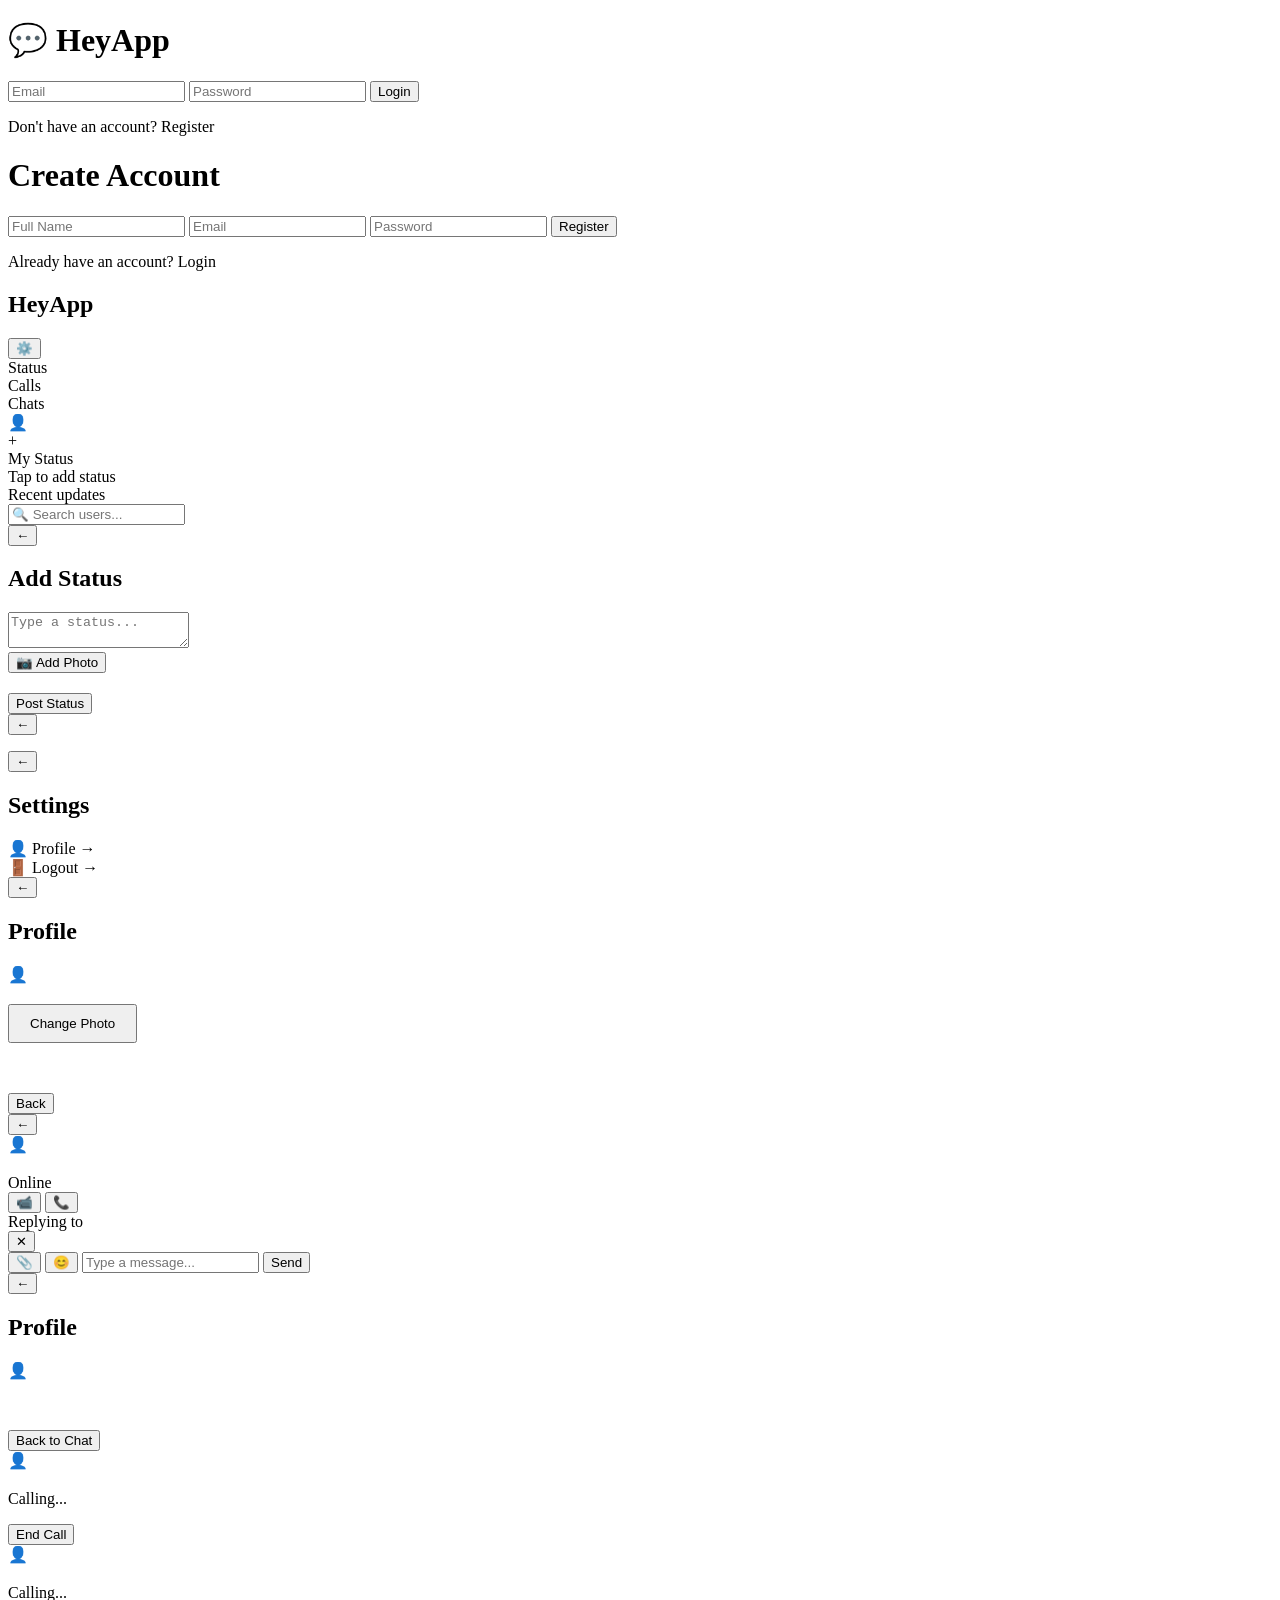
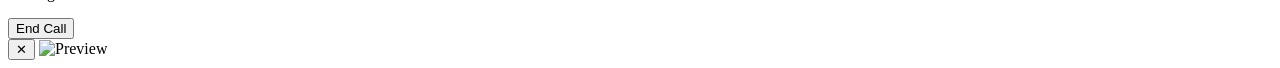
==== commit 977958eb: "Update index.html" ====
--- a/index.html
+++ b/index.html
@@ -5,632 +5,248 @@
     <meta name="viewport" content="width=device-width, initial-scale=1.0">
     <title>HeyApp</title>
     <link rel="stylesheet" href="final-style.css">
-    <link rel="stylesheet" href="extra-style.css">
 </head>
 <body>
-<div id="app">
-
-<!-- App Lock Screen -->
-<div id="appLockScreen" class="screen hidden">
-    <div class="container">
-        <h1>� HeyApp</h1>
-        <p style="text-align:center;color:#666;margin-bottom:20px;">Enter PIN to unlock</p>
-        <input type="password" id="lockPinInput" placeholder="Enter PIN" maxlength="4" />
-        <button onclick="unlockApp()">Unlock</button>
+    <div id="app">
+        <!-- Login Screen -->
+        <div id="loginScreen" class="screen">
+            <div class="container">
+                <h1>💬 HeyApp</h1>
+                <input type="email" id="loginEmail" placeholder="Email" />
+                <input type="password" id="loginPassword" placeholder="Password" />
+                <button onclick="login()">Login</button>
+                <p class="link" onclick="showRegister()">Don't have an account? Register</p>
+            </div>
+        </div>
+
+        <!-- Register Screen -->
+        <div id="registerScreen" class="screen hidden">
+            <div class="container">
+                <h1>Create Account</h1>
+                <input type="text" id="registerName" placeholder="Full Name" />
+                <input type="email" id="registerEmail" placeholder="Email" />
+                <input type="password" id="registerPassword" placeholder="Password" />
+                <button onclick="register()">Register</button>
+                <p class="link" onclick="showLogin()">Already have an account? Login</p>
+            </div>
+        </div>
+
+        <!-- Main App Screen with Tabs -->
+        <div id="mainScreen" class="screen hidden">
+            <div class="header">
+                <h2>HeyApp</h2>
+                <div class="header-right">
+                    <button class="icon-btn" onclick="showSettings()">⚙️</button>
+                </div>
+            </div>
+            
+            <!-- Tab Navigation -->
+            <div class="tab-navigation">
+                <div class="tab-item active" onclick="switchTab('status')">Status</div>
+                <div class="tab-item" onclick="switchTab('calls')">Calls</div>
+                <div class="tab-item" onclick="switchTab('chats')">Chats</div>
+            </div>
+
+            <!-- Status Tab -->
+            <div id="statusTab" class="tab-content active">
+                <div class="my-status-card" onclick="showAddStatus()">
+                    <div class="status-avatar">
+                        <img id="myStatusPhoto" style="display: none; width: 100%; height: 100%; border-radius: 50%; object-fit: cover;" />
+                        <span id="myStatusIcon">👤</span>
+                        <div class="add-status-btn">+</div>
+                    </div>
+                    <div class="status-info">
+                        <div class="status-name">My Status</div>
+                        <div class="status-time">Tap to add status</div>
+                    </div>
+                </div>
+                <div class="section-title">Recent updates</div>
+                <div id="statusList"></div>
+            </div>
+
+            <!-- Calls Tab -->
+            <div id="callsTab" class="tab-content">
+                <div id="callsList"></div>
+            </div>
+
+            <!-- Chats Tab -->
+            <div id="chatsTab" class="tab-content">
+                <div class="search-container">
+                    <input type="text" id="searchInput" placeholder="🔍 Search users..." oninput="searchUsers()" />
+                </div>
+                <div id="chatList"></div>
+            </div>
+        </div>
+
+        <!-- Add Status Screen -->
+        <div id="addStatusScreen" class="screen hidden">
+            <div class="header">
+                <button class="back-btn" onclick="backToMain()">←</button>
+                <h2>Add Status</h2>
+                <div></div>
+            </div>
+            <div class="status-add-container">
+                <textarea id="statusText" placeholder="Type a status..." maxlength="200"></textarea>
+                <div class="status-add-options">
+                    <button onclick="document.getElementById('statusPhotoInput').click()">📷 Add Photo</button>
+                    <input type="file" id="statusPhotoInput" accept="image/*" style="display: none;" onchange="previewStatusPhoto()" />
+                </div>
+                <div id="statusPhotoPreview" class="status-photo-preview hidden"></div>
+                <button onclick="postStatus()" style="margin-top: 20px;">Post Status</button>
+            </div>
+        </div>
+
+        <!-- View Status Screen -->
+        <div id="viewStatusScreen" class="screen hidden">
+            <div class="status-viewer">
+                <div class="status-header">
+                    <button class="back-btn" onclick="backToMain()">←</button>
+                    <div class="status-user-info">
+                        <span id="statusUserName"></span>
+                        <span id="statusTime"></span>
+                    </div>
+                </div>
+                <div class="status-content">
+                    <img id="statusImage" style="display: none;" />
+                    <p id="statusTextContent"></p>
+                </div>
+            </div>
+        </div>
+
+        <!-- Settings Screen -->
+        <div id="settingsScreen" class="screen hidden">
+            <div class="header">
+                <button class="back-btn" onclick="backToMain()">←</button>
+                <h2>Settings</h2>
+                <div></div>
+            </div>
+            <div class="settings-container">
+                <div class="settings-item" onclick="showProfile()">
+                    <span>👤 Profile</span>
+                    <span>→</span>
+                </div>
+                <div class="settings-item" onclick="logout()">
+                    <span>🚪 Logout</span>
+                    <span>→</span>
+                </div>
+            </div>
+        </div>
+
+        <!-- Profile Screen -->
+        <div id="profileScreen" class="screen hidden">
+            <div class="header">
+                <button class="back-btn" onclick="showSettings()">←</button>
+                <h2>Profile</h2>
+                <div></div>
+            </div>
+            <div class="profile-container">
+                <div class="profile-avatar">
+                    <img id="profileImage" style="display: none; width: 100%; height: 100%; border-radius: 50%; object-fit: cover;" />
+                    <span id="profileIcon">👤</span>
+                </div>
+                <input type="file" id="photoInput" accept="image/*" style="display: none;" onchange="uploadPhoto()" />
+                <button onclick="document.getElementById('photoInput').click()" style="margin-top: 20px; padding: 10px 20px; width: auto;">Change Photo</button>
+                <h2 id="profileName" style="margin-top: 20px;"></h2>
+                <p id="profileEmail"></p>
+                <button onclick="showSettings()" style="margin-top: 30px;">Back</button>
+            </div>
+        </div>
+
+        <!-- Chat Screen -->
+        <div id="chatScreen" class="screen hidden">
+            <div class="header">
+                <button class="back-btn" onclick="backToMain()">←</button>
+                <div class="chat-header-user" onclick="showOtherUserProfile()" style="cursor: pointer;">
+                    <img id="chatHeaderPhoto" class="header-avatar" style="display: none;" />
+                    <span id="chatHeaderIcon" class="header-avatar">👤</span>
+                    <div class="chat-header-user-info">
+                        <h2 id="chatUserName"></h2>
+                        <span id="chatUserStatus" class="chat-user-status">Online</span>
+                    </div>
+                </div>
+                <div class="header-right">
+                    <button class="call-btn" onclick="startVideoCall()">📹</button>
+                    <button class="call-btn" onclick="startAudioCall()">📞</button>
+                </div>
+            </div>
+            <div id="messages"></div>
+            <div id="replyPreview" class="reply-preview hidden">
+                <div class="reply-preview-content">
+                    <div class="reply-preview-label">Replying to</div>
+                    <div id="replyText" class="reply-preview-text"></div>
+                </div>
+                <button class="cancel-reply-btn" onclick="cancelReply()">✕</button>
+            </div>
+            <div class="input-container">
+                <button class="attach-btn" onclick="document.getElementById('photoAttach').click()">📎</button>
+                <input type="file" id="photoAttach" accept="image/*" style="display: none;" onchange="attachPhoto()" />
+                <button class="emoji-btn" onclick="toggleEmojiPicker()">😊</button>
+                <input type="text" id="messageInput" placeholder="Type a message..." oninput="handleTyping()" />
+                <button onclick="sendMessage()">Send</button>
+            </div>
+            <div id="emojiPicker" class="emoji-picker hidden">
+                <div class="emoji-grid" id="emojiGrid"></div>
+            </div>
+        </div>
+
+        <!-- Other User Profile Screen -->
+        <div id="otherUserProfileScreen" class="screen hidden">
+            <div class="header">
+                <button class="back-btn" onclick="backToChatFromProfile()">←</button>
+                <h2>Profile</h2>
+                <div></div>
+            </div>
+            <div class="profile-container">
+                <div class="profile-avatar">
+                    <img id="otherProfileImage" style="display: none; width: 100%; height: 100%; border-radius: 50%; object-fit: cover;" />
+                    <span id="otherProfileIcon">👤</span>
+                </div>
+                <h2 id="otherProfileName" style="margin-top: 20px;"></h2>
+                <p id="otherProfileEmail"></p>
+                <p id="otherProfileStatus" style="margin-top: 10px;"></p>
+                <button onclick="backToChatFromProfile()" style="margin-top: 30px;">Back to Chat</button>
+            </div>
+        </div>
+
+        <!-- Audio Call Screen -->
+        <div id="audioCallScreen" class="screen hidden">
+            <div class="call-container">
+                <div class="call-avatar">
+                    <img id="callUserPhoto" style="display: none; width: 100%; height: 100%; border-radius: 50%; object-fit: cover;" />
+                    <span id="callUserIcon">👤</span>
+                </div>
+                <h2 id="callingUserName"></h2>
+                <p id="callStatus">Calling...</p>
+                <div class="call-buttons">
+                    <button class="end-call-btn" onclick="endCall()">End Call</button>
+                </div>
+            </div>
+        </div>
+
+        <!-- Video Call Screen -->
+        <div id="videoCallScreen" class="screen hidden">
+            <div class="video-call-container">
+                <div class="video-call-avatar">
+                    <img id="videoCallUserPhoto" style="display: none; width: 100%; height: 100%; border-radius: 20px; object-fit: cover;" />
+                    <span id="videoCallUserIcon">👤</span>
+                </div>
+                <div class="video-call-info">
+                    <h2 id="videoCallingUserName"></h2>
+                    <p id="videoCallStatus">Calling...</p>
+                </div>
+                <div class="video-call-buttons">
+                    <button class="end-call-btn" onclick="endVideoCall()">End Call</button>
+                </div>
+            </div>
+        </div>
+
+        <!-- Image Preview Modal -->
+        <div id="imageModal" class="image-modal hidden" onclick="closeImageModal()">
+            <button class="close-modal-btn" onclick="closeImageModal()">✕</button>
+            <img id="modalImage" src="" alt="Preview" />
+        </div>
     </div>
-</div>
-
-<!-- Login Screen -->
-<div id="loginScreen" class="screen hidden">
-    <div class="container">
-        <h1>💬 HeyApp</h1>
-        <input type="email" id="loginEmail" placeholder="Email" />
-        <input type="password" id="loginPassword" placeholder="Password" />
-        <button onclick="login()">Login</button>
-        <p class="link" onclick="showRegister()">Don't have an account? Register</p>
-    </div>
-</div>
-
-<!-- Register Screen -->
-<div id="registerScreen" class="screen hidden">
-    <div class="container">
-        <h1>Create Account</h1>
-        <input type="text" id="registerName" placeholder="Full Name" />
-        <input type="email" id="registerEmail" placeholder="Email" />
-        <input type="password" id="registerPassword" placeholder="Password (min 6 chars)" />
-        <button onclick="register()">Register</button>
-        <p class="link" onclick="showLogin()">Already have an account? Login</p>
-    </div>
-</div>
-
-<!-- Main Screen -->
-<div id="mainScreen" class="screen hidden">
-    <div class="header">
-        <h2>HeyApp</h2>
-        <div class="header-right">
-            <button class="icon-btn" onclick="toggleDarkMode()" id="darkModeBtn">🌙</button>
-            <button class="icon-btn" onclick="showNewGroup()">👥</button>
-            <button class="icon-btn" onclick="showSettings()">⚙️</button>
-        </div>
-    </div>
-    <div class="tab-navigation">
-        <div class="tab-item active" onclick="switchTab('status')">Status</div>
-        <div class="tab-item" onclick="switchTab('calls')">Calls</div>
-        <div class="tab-item" onclick="switchTab('chats')">Chats</div>
-    </div>
-    <div id="statusTab" class="tab-content active">
-        <div class="my-status-card" onclick="showAddStatus()">
-            <div class="status-avatar">
-                <img id="myStatusPhoto" style="display:none;width:100%;height:100%;border-radius:50%;object-fit:cover;" />
-                <span id="myStatusIcon">👤</span>
-                <div class="add-status-btn">+</div>
-            </div>
-            <div class="status-info">
-                <div class="status-name">My Status</div>
-                <div class="status-time">Tap to add status</div>
-            </div>
-        </div>
-        <div class="section-title">Recent updates</div>
-        <div id="statusList"></div>
-    </div>
-    <div id="callsTab" class="tab-content">
-        <div id="callsList"></div>
-    </div>
-    <div id="chatsTab" class="tab-content">
-        <div class="search-container">
-            <input type="text" id="searchInput" placeholder="🔍 Search users..." oninput="searchUsers()" />
-        </div>
-        <div id="chatList"></div>
-    </div>
-</div>
-
-<!-- Add Status -->
-<div id="addStatusScreen" class="screen hidden">
-    <div class="header">
-        <button class="back-btn" onclick="backToMain()">←</button>
-        <h2>Add Status</h2><div></div>
-    </div>
-    <div class="status-add-container">
-        <textarea id="statusText" placeholder="Type a status..." maxlength="200"></textarea>
-        <div class="status-add-options">
-            <button onclick="document.getElementById('statusPhotoInput').click()">📷 Photo</button>
-            <input type="file" id="statusPhotoInput" accept="image/*" style="display:none;" onchange="previewStatusPhoto()" />
-        </div>
-        <div id="statusPhotoPreview" class="status-photo-preview hidden"></div>
-        <button onclick="postStatus()" style="margin-top:20px;">Post Status</button>
-    </div>
-</div>
-
-<!-- View Status -->
-<div id="viewStatusScreen" class="screen hidden">
-    <div class="status-viewer">
-        <div class="status-header">
-            <button class="back-btn" onclick="backToMain()">←</button>
-            <div class="status-user-info">
-                <span id="statusUserName"></span>
-                <span id="statusTime"></span>
-            </div>
-        </div>
-        <div class="status-content">
-            <img id="statusImage" style="display:none;" />
-            <p id="statusTextContent"></p>
-        </div>
-    </div>
-</div>
-
-<!-- Settings -->
-<div id="settingsScreen" class="screen hidden">
-    <div class="header">
-        <button class="back-btn" onclick="backToMain()">←</button>
-        <h2>Settings</h2><div></div>
-    </div>
-    <div class="settings-container">
-        <div class="settings-item" onclick="showProfile()"><span>👤 Profile</span><span>→</span></div>
-        <div class="settings-item" onclick="showPrivacySettings()"><span>� Privacy</span><span>→</span></div>
-        <div class="settings-item" onclick="showChatSettings()"><span>� Chat Settings</span><span>→</span></div>
-        <div class="settings-item" onclick="showNotificationSettings()"><span>🔔 Notifications</span><span>→</span></div>
-        <div class="settings-item" onclick="showAppLockSettings()"><span>🔒 App Lock</span><span>→</span></div>
-        <div class="settings-item" onclick="show2FA()"><span>🔐 Two-Factor Auth</span><span>→</span></div>
-        <div class="settings-item" onclick="showLoginHistory()"><span>📋 Login History</span><span>→</span></div>
-        <div class="settings-item" onclick="toggleDarkMode()"><span>🌙 Dark Mode</span><span id="darkModeStatus">Off</span></div>
-        <div class="settings-item" onclick="showLanguageSettings()"><span>🌐 Language</span><span id="currentLang">English</span></div>
-        <div class="settings-item" onclick="showAutoReply()"><span>🤖 Auto Reply</span><span>→</span></div>
-        <div class="settings-item" onclick="showArchive()"><span>📦 Archived Chats</span><span>→</span></div>
-        <div class="settings-item" onclick="logout()"><span>🚪 Logout</span><span>→</span></div>
-        <div class="settings-item" onclick="deleteAccount()" style="color:red;"><span>❌ Delete Account</span><span>→</span></div>
-    </div>
-</div>
-
-<!-- Privacy Settings -->
-<div id="privacyScreen" class="screen hidden">
-    <div class="header">
-        <button class="back-btn" onclick="showSettings()">←</button>
-        <h2>Privacy</h2><div></div>
-    </div>
-    <div class="settings-container">
-        <div class="settings-item" onclick="toggleLastSeen()"><span>👁️ Last Seen</span><span id="lastSeenStatus">Everyone</span></div>
-        <div class="settings-item" onclick="toggleReadReceipts()"><span>✓✓ Read Receipts</span><span id="readReceiptsStatus">On</span></div>
-        <div class="settings-item" onclick="showBlockedUsers()"><span>🚫 Blocked Users</span><span>→</span></div>
-    </div>
-</div>
-
-<!-- Chat Settings -->
-<div id="chatSettingsScreen" class="screen hidden">
-    <div class="header">
-        <button class="back-btn" onclick="showSettings()">←</button>
-        <h2>Chat Settings</h2><div></div>
-    </div>
-    <div class="settings-container">
-        <div class="settings-item">
-            <span>🔤 Font Size</span>
-            <select onchange="changeFontSize(this.value)" style="border:none;background:transparent;font-size:14px;">
-                <option value="14">Small</option>
-                <option value="16" selected>Medium</option>
-                <option value="18">Large</option>
-            </select>
-        </div>
-        <div class="settings-item" onclick="changeChatWallpaper()"><span>🖼️ Chat Wallpaper</span><span>→</span></div>
-        <div class="settings-item" onclick="changeThemeColor()"><span>🎨 Theme Color</span><span>→</span></div>
-    </div>
-</div>
-
-<!-- Notification Settings -->
-<div id="notificationScreen" class="screen hidden">
-    <div class="header">
-        <button class="back-btn" onclick="showSettings()">←</button>
-        <h2>Notifications</h2><div></div>
-    </div>
-    <div class="settings-container">
-        <div class="settings-item" onclick="toggleNotificationSound()"><span>🔔 Sound</span><span id="soundStatus">On</span></div>
-        <div class="settings-item" onclick="toggleDND()"><span>🌙 Do Not Disturb</span><span id="dndStatus">Off</span></div>
-    </div>
-</div>
-
-<!-- App Lock Settings -->
-<div id="appLockSettingsScreen" class="screen hidden">
-    <div class="header">
-        <button class="back-btn" onclick="showSettings()">←</button>
-        <h2>App Lock</h2><div></div>
-    </div>
-    <div style="padding:20px;">
-        <div class="settings-item" onclick="toggleAppLock()"><span>🔒 App Lock</span><span id="appLockStatus">Off</span></div>
-        <div id="pinSetupDiv" class="hidden" style="margin-top:20px;">
-            <input type="password" id="newPinInput" placeholder="Set 4-digit PIN" maxlength="4" />
-            <button onclick="savePin()" style="margin-top:10px;">Save PIN</button>
-        </div>
-    </div>
-</div>
-
-<!-- Profile -->
-<div id="profileScreen" class="screen hidden">
-    <div class="header">
-        <button class="back-btn" onclick="showSettings()">←</button>
-        <h2>Profile</h2><div></div>
-    </div>
-    <div class="profile-container">
-        <div class="profile-avatar">
-            <img id="profileImage" style="display:none;width:100%;height:100%;border-radius:50%;object-fit:cover;" />
-            <span id="profileIcon">👤</span>
-        </div>
-        <input type="file" id="photoInput" accept="image/*" style="display:none;" onchange="uploadPhoto()" />
-        <button onclick="document.getElementById('photoInput').click()" style="margin-top:20px;padding:10px 20px;width:auto;">📷 Change Photo</button>
-        <button onclick="showQRCode()" style="margin-top:10px;padding:10px 20px;width:auto;background:#764ba2;">📱 My QR Code</button>
-        <h2 id="profileName" style="margin-top:20px;"></h2>
-        <p id="profileEmail"></p>
-        <div style="margin-top:20px;width:100%;max-width:400px;">
-            <input type="text" id="usernameInput" placeholder="@username" style="margin-bottom:10px;" />
-            <input type="text" id="bioInput" placeholder="Add bio..." style="margin-bottom:10px;" />
-            <button onclick="saveProfile()" style="padding:10px 20px;width:auto;">Save</button>
-        </div>
-        <p id="profileUsername" style="margin-top:5px;color:#667eea;"></p>
-        <p id="profileBio" style="margin-top:5px;color:#666;font-style:italic;"></p>
-    </div>
-</div>
-
-<!-- Blocked Users -->
-<div id="blockedUsersScreen" class="screen hidden">
-    <div class="header">
-        <button class="back-btn" onclick="showPrivacySettings()">←</button>
-        <h2>Blocked Users</h2><div></div>
-    </div>
-    <div id="blockedUsersList" style="flex:1;overflow-y:auto;"></div>
-</div>
-
-<!-- Create Group -->
-<div id="createGroupScreen" class="screen hidden">
-    <div class="header">
-        <button class="back-btn" onclick="backToMain()">←</button>
-        <h2>New Group</h2><div></div>
-    </div>
-    <div style="padding:20px;">
-        <input type="file" id="groupPhotoInput" accept="image/*" style="display:none;" onchange="previewGroupPhoto()" />
-        <div style="text-align:center;margin-bottom:20px;">
-            <div id="groupPhotoPreview" onclick="document.getElementById('groupPhotoInput').click()" style="width:80px;height:80px;border-radius:50%;background:#667eea;display:flex;align-items:center;justify-content:center;font-size:40px;margin:0 auto;cursor:pointer;">👥</div>
-            <p style="font-size:12px;color:#999;margin-top:5px;">Tap to add photo</p>
-        </div>
-        <input type="text" id="groupName" placeholder="Group Name" />
-        <input type="text" id="groupDescription" placeholder="Group Description (optional)" style="margin-top:10px;" />
-        <p style="margin:15px 0 10px;font-weight:600;">Select Members:</p>
-        <div id="groupMembersList"></div>
-        <button onclick="createGroup()" style="margin-top:20px;">Create Group</button>
-    </div>
-</div>
-
-<!-- Chat Screen -->
-<div id="chatScreen" class="screen hidden">
-    <div class="header">
-        <button class="back-btn" onclick="backToMain()">←</button>
-        <div class="chat-header-user" onclick="showOtherUserProfile()" style="cursor:pointer;">
-            <img id="chatHeaderPhoto" class="header-avatar" style="display:none;" />
-            <span id="chatHeaderIcon" class="header-avatar">👤</span>
-            <div class="chat-header-user-info">
-                <h2 id="chatUserName"></h2>
-                <span id="chatUserStatus" class="chat-user-status">Online</span>
-            </div>
-        </div>
-        <div class="header-right">
-            <button class="call-btn" onclick="showChatMenu()">⋮</button>
-            <button class="call-btn" onclick="startVideoCall()">📹</button>
-            <button class="call-btn" onclick="startAudioCall()">📞</button>
-        </div>
-    </div>
-    <div id="chatMenu" class="dropdown-menu hidden">
-        <div class="dropdown-item" onclick="searchMessages()">🔍 Search</div>
-        <div class="dropdown-item" onclick="showStarredMessages()">⭐ Starred</div>
-        <div class="dropdown-item" onclick="showPinnedMessages()">📌 Pinned</div>
-        <div class="dropdown-item" onclick="showMediaGallery()">� Media</div>
-        <div class="dropdown-item" onclick="showDisappearingSettings()">⏱️ Disappearing</div>
-        <div class="dropdown-item" onclick="muteChatToggle()">🔕 Mute</div>
-        <div class="dropdown-item" onclick="archiveChat()">� Archive</div>
-        <div class="dropdown-item" onclick="showChatNotifSettings()">🔔 Notifications</div>
-        <div class="dropdown-item" onclick="showExportChat()">📤 Export Chat</div>
-        <div class="dropdown-item" onclick="changeChatWallpaper()">�️ Wallpaper</div>
-        <div class="dropdown-item" onclick="deleteChat()">🗑️ Delete Chat</div>
-        <div class="dropdown-item" onclick="blockUser()">🚫 Block</div>
-    </div>
-    <div id="messageSearchBar" class="hidden" style="padding:10px;background:#f0f0f0;">
-        <input type="text" id="messageSearchInput" placeholder="Search messages..." oninput="filterMessages()" style="margin:0;" />
-    </div>
-    <div id="typingIndicator" class="hidden" style="padding:5px 15px;font-size:13px;color:#667eea;font-style:italic;"></div>
-    <div id="messages"></div>
-    <div id="replyPreview" class="reply-preview hidden">
-        <div class="reply-preview-content">
-            <div class="reply-preview-label">Replying to</div>
-            <div id="replyText" class="reply-preview-text"></div>
-        </div>
-        <button class="cancel-reply-btn" onclick="cancelReply()">✕</button>
-    </div>
-    <div class="input-container">
-        <button class="attach-btn" onclick="showAttachMenu()">📎</button>
-        <button class="attach-btn" onclick="toggleVoiceRecord()" id="voiceBtn">🎤</button>
-        <button class="emoji-btn" onclick="toggleEmojiPicker()">😊</button>
-        <input type="text" id="messageInput" placeholder="Type a message..." oninput="handleTyping()" />
-        <button onclick="sendMessage()">Send</button>
-    </div>
-    <div id="attachMenu" class="attach-menu hidden">
-        <div class="attach-item" onclick="document.getElementById('photoAttach').click()">📷 Photo</div>
-        <div class="attach-item" onclick="document.getElementById('videoAttach').click()">🎥 Video</div>
-        <div class="attach-item" onclick="document.getElementById('docAttach').click()">📄 Document</div>
-        <div class="attach-item" onclick="shareLocation()">📍 Location</div>
-        <div class="attach-item" onclick="shareContact()">👤 Contact</div>
-        <div class="attach-item" onclick="showPollScreen()">📊 Poll</div>
-        <div class="attach-item" onclick="showScheduleModal()">⏰ Schedule</div>
-    </div>
-    <input type="file" id="photoAttach" accept="image/*" style="display:none;" onchange="attachFile('photo')" />
-    <input type="file" id="videoAttach" accept="video/*" style="display:none;" onchange="attachFile('video')" />
-    <input type="file" id="docAttach" accept=".pdf,.doc,.docx,.txt" style="display:none;" onchange="attachFile('doc')" />
-    <div id="emojiPicker" class="emoji-picker hidden">
-        <div class="emoji-grid" id="emojiGrid"></div>
-    </div>
-</div>
-
-<!-- Other User Profile -->
-<div id="otherUserProfileScreen" class="screen hidden">
-    <div class="header">
-        <button class="back-btn" onclick="backToChatFromProfile()">←</button>
-        <h2>Profile</h2><div></div>
-    </div>
-    <div class="profile-container">
-        <div class="profile-avatar">
-            <img id="otherProfileImage" style="display:none;width:100%;height:100%;border-radius:50%;object-fit:cover;" />
-            <span id="otherProfileIcon">👤</span>
-        </div>
-        <h2 id="otherProfileName" style="margin-top:20px;"></h2>
-        <p id="otherProfileUsername" style="color:#667eea;"></p>
-        <p id="otherProfileEmail"></p>
-        <p id="otherProfileBio" style="margin-top:5px;color:#666;font-style:italic;"></p>
-        <p id="otherProfileStatus" style="margin-top:10px;"></p>
-        <button onclick="blockUser()" style="margin-top:20px;background:#ff4444;width:auto;padding:10px 20px;">🚫 Block</button>
-        <button onclick="backToChatFromProfile()" style="margin-top:10px;">Back</button>
-    </div>
-</div>
-
-<!-- Starred Messages -->
-<div id="starredScreen" class="screen hidden">
-    <div class="header">
-        <button class="back-btn" onclick="showScreen('chatScreen')">←</button>
-        <h2>⭐ Starred</h2><div></div>
-    </div>
-    <div id="starredList" style="flex:1;overflow-y:auto;padding:10px;background:#f5f5f5;"></div>
-</div>
-
-<!-- Audio Call -->
-<div id="audioCallScreen" class="screen hidden">
-    <div class="call-container">
-        <div class="call-avatar">
-            <img id="callUserPhoto" style="display:none;width:100%;height:100%;border-radius:50%;object-fit:cover;" />
-            <span id="callUserIcon">👤</span>
-        </div>
-        <h2 id="callingUserName"></h2>
-        <p id="callStatus">Calling...</p>
-        <div class="call-buttons">
-            <button class="end-call-btn" onclick="endCall()">📵</button>
-        </div>
-    </div>
-</div>
-
-<!-- Video Call -->
-<div id="videoCallScreen" class="screen hidden">
-    <div class="video-call-container">
-        <div class="video-call-avatar">
-            <img id="videoCallUserPhoto" style="display:none;width:100%;height:100%;border-radius:20px;object-fit:cover;" />
-            <span id="videoCallUserIcon">👤</span>
-        </div>
-        <div class="video-call-info">
-            <h2 id="videoCallingUserName"></h2>
-            <p id="videoCallStatus">Calling...</p>
-        </div>
-        <div class="video-call-buttons">
-            <button class="end-call-btn" onclick="endVideoCall()">📵</button>
-        </div>
-    </div>
-</div>
-
-<!-- Reaction Picker -->
-<div id="reactionPicker" class="reaction-picker hidden">
-    <span onclick="sendReaction('❤️')">❤️</span>
-    <span onclick="sendReaction('😂')">😂</span>
-    <span onclick="sendReaction('😮')">😮</span>
-    <span onclick="sendReaction('😢')">😢</span>
-    <span onclick="sendReaction('👍')">👍</span>
-    <span onclick="sendReaction('👎')">👎</span>
-</div>
-
-<!-- Image Modal -->
-<div id="imageModal" class="image-modal hidden" onclick="closeImageModal()">
-    <button class="close-modal-btn" onclick="closeImageModal()">✕</button>
-    <img id="modalImage" src="" alt="Preview" />
-</div>
-
-<!-- Forward Modal -->
-<div id="forwardModal" class="modal-overlay hidden">
-    <div class="modal-box">
-        <h3>↪️ Forward to</h3>
-        <div id="forwardUserList"></div>
-        <button onclick="closeForwardModal()" style="margin-top:15px;background:#999;">Cancel</button>
-    </div>
-</div>
-
-<!-- Wallpaper Modal -->
-<div id="wallpaperModal" class="modal-overlay hidden">
-    <div class="modal-box">
-        <h3>🖼️ Chat Wallpaper</h3>
-        <div style="display:grid;grid-template-columns:repeat(3,1fr);gap:10px;margin:15px 0;">
-            <div onclick="setWallpaper('none')" style="height:60px;background:#f5f5f5;border-radius:8px;cursor:pointer;display:flex;align-items:center;justify-content:center;">None</div>
-            <div onclick="setWallpaper('#e8f5e9')" style="height:60px;background:#e8f5e9;border-radius:8px;cursor:pointer;"></div>
-            <div onclick="setWallpaper('#e3f2fd')" style="height:60px;background:#e3f2fd;border-radius:8px;cursor:pointer;"></div>
-            <div onclick="setWallpaper('#fce4ec')" style="height:60px;background:#fce4ec;border-radius:8px;cursor:pointer;"></div>
-            <div onclick="setWallpaper('#fff8e1')" style="height:60px;background:#fff8e1;border-radius:8px;cursor:pointer;"></div>
-            <div onclick="setWallpaper('#f3e5f5')" style="height:60px;background:#f3e5f5;border-radius:8px;cursor:pointer;"></div>
-        </div>
-        <button onclick="closeWallpaperModal()" style="background:#999;">Cancel</button>
-    </div>
-</div>
-
-<!-- Theme Color Modal -->
-<div id="themeModal" class="modal-overlay hidden">
-    <div class="modal-box">
-        <h3>🎨 Theme Color</h3>
-        <div style="display:grid;grid-template-columns:repeat(4,1fr);gap:10px;margin:15px 0;">
-            <div onclick="setTheme('#667eea','#764ba2')" style="height:50px;background:linear-gradient(135deg,#667eea,#764ba2);border-radius:8px;cursor:pointer;"></div>
-            <div onclick="setTheme('#25D366','#128C7E')" style="height:50px;background:linear-gradient(135deg,#25D366,#128C7E);border-radius:8px;cursor:pointer;"></div>
-            <div onclick="setTheme('#ff6b6b','#ee5a24')" style="height:50px;background:linear-gradient(135deg,#ff6b6b,#ee5a24);border-radius:8px;cursor:pointer;"></div>
-            <div onclick="setTheme('#f7b731','#f0932b')" style="height:50px;background:linear-gradient(135deg,#f7b731,#f0932b);border-radius:8px;cursor:pointer;"></div>
-            <div onclick="setTheme('#a29bfe','#6c5ce7')" style="height:50px;background:linear-gradient(135deg,#a29bfe,#6c5ce7);border-radius:8px;cursor:pointer;"></div>
-            <div onclick="setTheme('#fd79a8','#e84393')" style="height:50px;background:linear-gradient(135deg,#fd79a8,#e84393);border-radius:8px;cursor:pointer;"></div>
-            <div onclick="setTheme('#00b894','#00cec9')" style="height:50px;background:linear-gradient(135deg,#00b894,#00cec9);border-radius:8px;cursor:pointer;"></div>
-            <div onclick="setTheme('#2d3436','#636e72')" style="height:50px;background:linear-gradient(135deg,#2d3436,#636e72);border-radius:8px;cursor:pointer;"></div>
-        </div>
-        <button onclick="closeThemeModal()" style="background:#999;">Cancel</button>
-    </div>
-</div>
-
-
-<!-- Media Gallery Screen -->
-<div id="mediaGalleryScreen" class="screen hidden">
-    <div class="header">
-        <button class="back-btn" onclick="showScreen('chatScreen')">←</button>
-        <h2>📁 Media Gallery</h2><div></div>
-    </div>
-    <div id="mediaGalleryGrid" style="display:grid;grid-template-columns:repeat(3,1fr);gap:3px;padding:3px;overflow-y:auto;flex:1;"></div>
-</div>
-
-<!-- Chat Archive Screen -->
-<div id="archiveScreen" class="screen hidden">
-    <div class="header">
-        <button class="back-btn" onclick="backToMain()">←</button>
-        <h2>📦 Archived Chats</h2><div></div>
-    </div>
-    <div id="archivedChatList" style="flex:1;overflow-y:auto;"></div>
-</div>
-
-<!-- Login History Screen -->
-<div id="loginHistoryScreen" class="screen hidden">
-    <div class="header">
-        <button class="back-btn" onclick="showSettings()">←</button>
-        <h2>🔐 Login History</h2><div></div>
-    </div>
-    <div id="loginHistoryList" style="flex:1;overflow-y:auto;padding:10px;"></div>
-</div>
-
-<!-- Language Screen -->
-<div id="languageScreen" class="screen hidden">
-    <div class="header">
-        <button class="back-btn" onclick="showSettings()">←</button>
-        <h2>🌐 Language</h2><div></div>
-    </div>
-    <div class="settings-container">
-        <div class="settings-item" onclick="setLanguage('en')"><span>🇺🇸 English</span><span id="lang_en">✓</span></div>
-        <div class="settings-item" onclick="setLanguage('hi')"><span>🇮🇳 Hindi</span><span id="lang_hi"></span></div>
-        <div class="settings-item" onclick="setLanguage('ur')"><span>🇵🇰 Urdu</span><span id="lang_ur"></span></div>
-    </div>
-</div>
-
-<!-- Group Info Screen -->
-<div id="groupInfoScreen" class="screen hidden">
-    <div class="header">
-        <button class="back-btn" onclick="backToMain()">←</button>
-        <h2>👥 Group Info</h2><div></div>
-    </div>
-    <div id="groupInfoContent" style="flex:1;overflow-y:auto;padding:20px;"></div>
-</div>
-
-<!-- Polls Screen -->
-<div id="pollScreen" class="screen hidden">
-    <div class="header">
-        <button class="back-btn" onclick="showScreen('chatScreen')">←</button>
-        <h2>📊 Create Poll</h2><div></div>
-    </div>
-    <div style="padding:20px;">
-        <input type="text" id="pollQuestion" placeholder="Poll question..." />
-        <input type="text" id="pollOpt1" placeholder="Option 1" style="margin-top:10px;" />
-        <input type="text" id="pollOpt2" placeholder="Option 2" style="margin-top:10px;" />
-        <input type="text" id="pollOpt3" placeholder="Option 3 (optional)" style="margin-top:10px;" />
-        <input type="text" id="pollOpt4" placeholder="Option 4 (optional)" style="margin-top:10px;" />
-        <button onclick="sendPoll()" style="margin-top:20px;">Send Poll</button>
-    </div>
-</div>
-
-<!-- Auto Reply Screen -->
-<div id="autoReplyScreen" class="screen hidden">
-    <div class="header">
-        <button class="back-btn" onclick="showSettings()">←</button>
-        <h2>🤖 Auto Reply</h2><div></div>
-    </div>
-    <div style="padding:20px;">
-        <div class="settings-item" onclick="toggleAutoReply()"><span>🤖 Auto Reply</span><span id="autoReplyStatus">Off</span></div>
-        <div style="margin-top:20px;">
-            <p style="margin-bottom:10px;font-weight:600;">Away Message:</p>
-            <textarea id="autoReplyMsg" placeholder="I'm away right now, will reply soon..." style="min-height:100px;"></textarea>
-            <button onclick="saveAutoReply()" style="margin-top:10px;">Save</button>
-        </div>
-    </div>
-</div>
-
-<!-- QR Code Screen -->
-<div id="qrScreen" class="screen hidden">
-    <div class="header">
-        <button class="back-btn" onclick="showProfile()">←</button>
-        <h2>📱 My QR Code</h2><div></div>
-    </div>
-    <div style="display:flex;flex-direction:column;align-items:center;justify-content:center;flex:1;padding:30px;">
-        <div id="qrCodeDisplay" style="width:200px;height:200px;background:#f0f0f0;border-radius:15px;display:flex;align-items:center;justify-content:center;font-size:14px;text-align:center;padding:20px;border:3px solid #667eea;"></div>
-        <p style="margin-top:20px;color:#666;text-align:center;">Share this QR code so others can find you</p>
-        <button onclick="copyProfileLink()" style="margin-top:20px;width:auto;padding:12px 30px;">📋 Copy Profile Link</button>
-    </div>
-</div>
-
-<!-- Notification Per Chat Screen -->
-<div id="chatNotifScreen" class="screen hidden">
-    <div class="header">
-        <button class="back-btn" onclick="showScreen('chatScreen')">←</button>
-        <h2>🔔 Chat Notifications</h2><div></div>
-    </div>
-    <div class="settings-container">
-        <div class="settings-item" onclick="toggleChatMuteNotif()"><span>🔕 Mute Notifications</span><span id="chatMuteStatus">Off</span></div>
-        <div class="settings-item" onclick="toggleMsgPreview()"><span>👁️ Message Preview</span><span id="msgPreviewStatus">On</span></div>
-        <div class="settings-item">
-            <span>🔔 Notification Tone</span>
-            <select onchange="setChatTone(this.value)" style="border:none;background:transparent;font-size:14px;">
-                <option value="default">Default</option>
-                <option value="ping">Ping</option>
-                <option value="chime">Chime</option>
-                <option value="none">None</option>
-            </select>
-        </div>
-        <div class="settings-item" onclick="toggleVibration()"><span>📳 Vibration</span><span id="vibrationStatus">On</span></div>
-    </div>
-</div>
-
-<!-- Pinned Messages Screen -->
-<div id="pinnedScreen" class="screen hidden">
-    <div class="header">
-        <button class="back-btn" onclick="showScreen('chatScreen')">←</button>
-        <h2>📌 Pinned Messages</h2><div></div>
-    </div>
-    <div id="pinnedList" style="flex:1;overflow-y:auto;padding:10px;background:#f5f5f5;"></div>
-</div>
-
-<!-- Chat Export Screen -->
-<div id="exportScreen" class="screen hidden">
-    <div class="header">
-        <button class="back-btn" onclick="showScreen('chatScreen')">←</button>
-        <h2>📤 Export Chat</h2><div></div>
-    </div>
-    <div style="padding:20px;display:flex;flex-direction:column;gap:15px;">
-        <p style="color:#666;">Export this chat as a text file</p>
-        <button onclick="exportChatTxt()">📄 Export as Text</button>
-        <button onclick="exportChatJSON()" style="background:#764ba2;">📋 Export as JSON</button>
-    </div>
-</div>
-
-<!-- Translate Modal -->
-<div id="translateModal" class="modal-overlay hidden">
-    <div class="modal-box">
-        <h3>🌐 Translate Message</h3>
-        <p id="translateOriginal" style="margin:15px 0;padding:10px;background:#f5f5f5;border-radius:8px;font-style:italic;"></p>
-        <select id="translateLang" style="width:100%;padding:10px;border-radius:8px;border:2px solid #e0e0e0;margin-bottom:15px;">
-            <option value="hi">Hindi</option>
-            <option value="en">English</option>
-            <option value="ur">Urdu</option>
-            <option value="ar">Arabic</option>
-            <option value="fr">French</option>
-            <option value="es">Spanish</option>
-        </select>
-        <div id="translateResult" style="padding:10px;background:#e8f5e9;border-radius:8px;min-height:50px;margin-bottom:15px;"></div>
-        <button onclick="doTranslate()">Translate</button>
-        <button onclick="closeTranslateModal()" style="background:#999;margin-top:10px;">Close</button>
-    </div>
-</div>
-
-<!-- Schedule Message Modal -->
-<div id="scheduleModal" class="modal-overlay hidden">
-    <div class="modal-box">
-        <h3>⏰ Schedule Message</h3>
-        <input type="text" id="scheduleText" placeholder="Message to schedule..." />
-        <input type="datetime-local" id="scheduleTime" style="margin-top:10px;" />
-        <button onclick="scheduleMessage()" style="margin-top:15px;">Schedule</button>
-        <button onclick="closeScheduleModal()" style="background:#999;margin-top:10px;">Cancel</button>
-    </div>
-</div>
-
-<!-- 2FA Screen -->
-<div id="twoFAScreen" class="screen hidden">
-    <div class="header">
-        <button class="back-btn" onclick="showSettings()">←</button>
-        <h2>🔐 Two-Factor Auth</h2><div></div>
-    </div>
-    <div style="padding:20px;">
-        <div class="settings-item" onclick="toggle2FA()"><span>🔐 2FA</span><span id="twoFAStatus">Off</span></div>
-        <div id="twoFASetup" class="hidden" style="margin-top:20px;">
-            <p style="margin-bottom:10px;color:#666;">Set a 6-digit backup PIN:</p>
-            <input type="password" id="twoFAPin" placeholder="6-digit PIN" maxlength="6" />
-            <button onclick="save2FA()" style="margin-top:10px;">Save</button>
-        </div>
-    </div>
-</div>
-
-</div>
-<script type="module" src="firebase-app.js"></script>
+
+    <script src="final-app.js"></script>
 </body>
 </html>
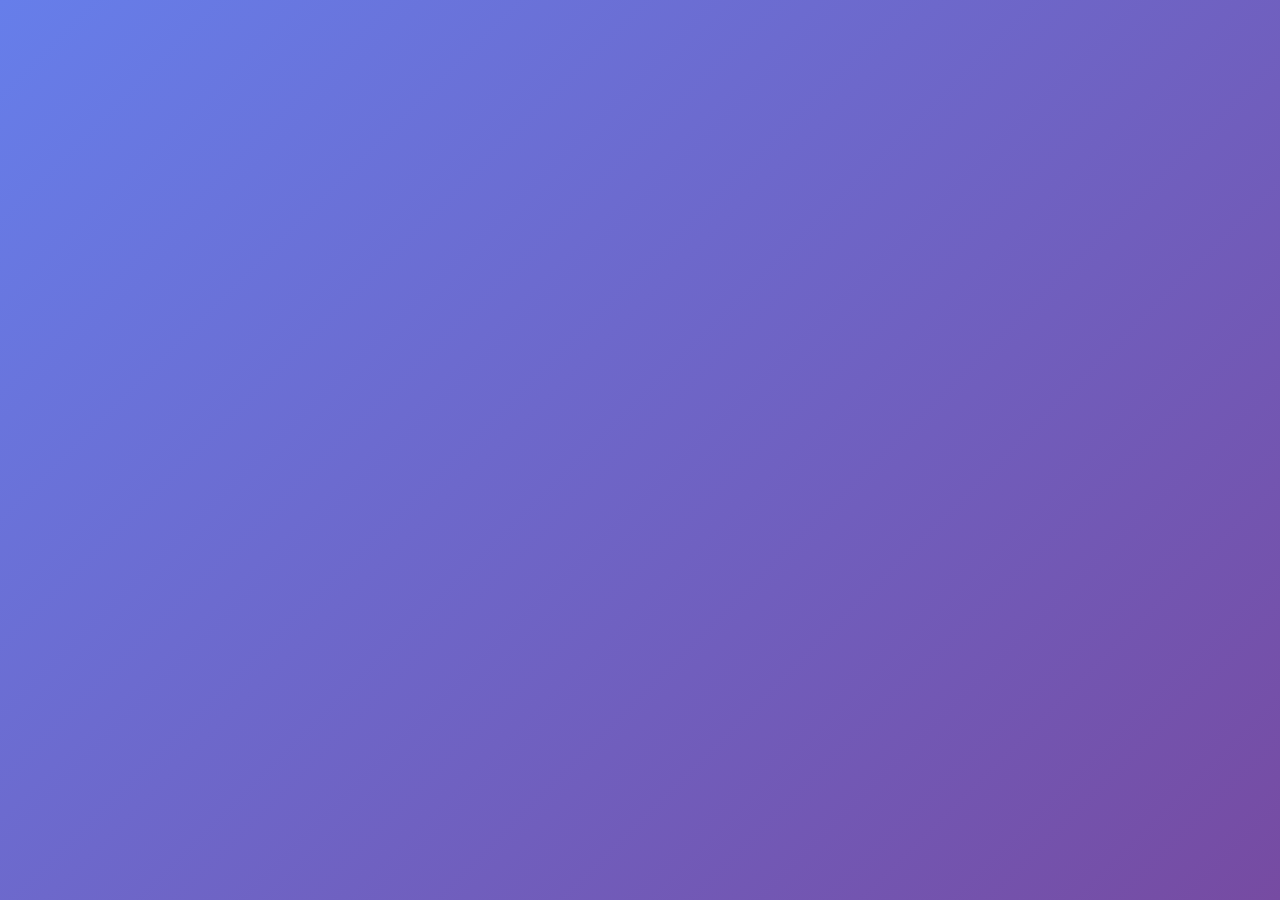
==== commit 0cde6047: "mmm" ====
--- a/index.html
+++ b/index.html
@@ -4,249 +4,3770 @@
     <meta charset="UTF-8">
     <meta name="viewport" content="width=device-width, initial-scale=1.0">
     <title>HeyApp</title>
-    <link rel="stylesheet" href="final-style.css">
+    <style>
+* {
+    margin: 0;
+    padding: 0;
+    box-sizing: border-box;
+}
+
+body {
+    font-family: -apple-system, BlinkMacSystemFont, 'Segoe UI', Roboto, Oxygen, Ubuntu, Cantarell, sans-serif;
+    background: linear-gradient(135deg, #667eea 0%, #764ba2 100%);
+    height: 100vh;
+}
+
+#app {
+    height: 100vh;
+}
+
+.screen {
+    display: flex;
+    flex-direction: column;
+    height: 100vh;
+    background: white;
+}
+
+.hidden {
+    display: none !important;
+}
+
+/* Login/Register */
+.container {
+    max-width: 400px;
+    margin: auto;
+    padding: 40px;
+    background: white;
+    border-radius: 20px;
+    box-shadow: 0 10px 40px rgba(0,0,0,0.2);
+}
+
+h1 {
+    color: #667eea;
+    text-align: center;
+    margin-bottom: 30px;
+    font-size: 36px;
+}
+
+input, textarea {
+    width: 100%;
+    padding: 15px;
+    margin-bottom: 15px;
+    border: 2px solid #e0e0e0;
+    border-radius: 10px;
+    font-size: 16px;
+    transition: border 0.3s;
+}
+
+input:focus, textarea:focus {
+    outline: none;
+    border-color: #667eea;
+}
+
+button {
+    width: 100%;
+    padding: 15px;
+    background: linear-gradient(135deg, #667eea 0%, #764ba2 100%);
+    color: white;
+    border: none;
+    border-radius: 10px;
+    font-size: 16px;
+    font-weight: bold;
+    cursor: pointer;
+    margin-top: 10px;
+    transition: transform 0.2s;
+}
+
+button:hover {
+    transform: translateY(-2px);
+}
+
+button:active {
+    transform: translateY(0);
+}
+
+.link {
+    color: #667eea;
+    text-align: center;
+    margin-top: 20px;
+    cursor: pointer;
+    font-size: 14px;
+}
+
+.link:hover {
+    text-decoration: underline;
+}
+
+/* Header */
+.header {
+    display: flex;
+    justify-content: space-between;
+    align-items: center;
+    padding: 20px;
+    background: linear-gradient(135deg, #667eea 0%, #764ba2 100%);
+    color: white;
+    box-shadow: 0 2px 10px rgba(0,0,0,0.1);
+}
+
+.header h2 {
+    flex: 1;
+    font-size: 20px;
+}
+
+.header-right {
+    display: flex;
+    align-items: center;
+    gap: 10px;
+}
+
+.icon-btn, .back-btn {
+    width: 40px;
+    height: 40px;
+    padding: 8px;
+    margin: 0;
+    background: rgba(255,255,255,0.2);
+    font-size: 20px;
+    border-radius: 50%;
+}
+
+.call-btn {
+    width: 40px;
+    height: 40px;
+    padding: 8px;
+    margin: 0;
+    margin-left: 5px;
+    background: rgba(255,255,255,0.2);
+    font-size: 20px;
+    border-radius: 50%;
+}
+
+/* Tab Navigation */
+.tab-navigation {
+    display: flex;
+    background: white;
+    border-bottom: 2px solid #f0f0f0;
+}
+
+.tab-item {
+    flex: 1;
+    padding: 15px;
+    text-align: center;
+    cursor: pointer;
+    font-weight: 500;
+    color: #666;
+    transition: all 0.3s;
+}
+
+.tab-item.active {
+    color: #667eea;
+    border-bottom: 3px solid #667eea;
+}
+
+.tab-item:hover {
+    background: #f8f8f8;
+}
+
+/* Tab Content */
+.tab-content {
+    display: none;
+    flex: 1;
+    overflow-y: auto;
+    background: white;
+}
+
+.tab-content.active {
+    display: block;
+}
+
+/* Status Tab */
+.my-status-card {
+    display: flex;
+    align-items: center;
+    padding: 15px 20px;
+    border-bottom: 1px solid #f0f0f0;
+    cursor: pointer;
+    gap: 15px;
+}
+
+.my-status-card:hover {
+    background: #f8f8f8;
+}
+
+.status-avatar {
+    position: relative;
+    width: 60px;
+    height: 60px;
+    border-radius: 50%;
+    background: linear-gradient(135deg, #667eea 0%, #764ba2 100%);
+    display: flex;
+    align-items: center;
+    justify-content: center;
+    font-size: 30px;
+    flex-shrink: 0;
+}
+
+.add-status-btn {
+    position: absolute;
+    bottom: 0;
+    right: 0;
+    width: 20px;
+    height: 20px;
+    background: #25D366;
+    border-radius: 50%;
+    display: flex;
+    align-items: center;
+    justify-content: center;
+    color: white;
+    font-size: 16px;
+    border: 2px solid white;
+}
+
+.status-info {
+    flex: 1;
+}
+
+.status-name {
+    font-size: 16px;
+    font-weight: 600;
+    margin-bottom: 4px;
+}
+
+.status-time {
+    font-size: 13px;
+    color: #999;
+}
+
+.section-title {
+    padding: 10px 20px;
+    font-size: 14px;
+    color: #999;
+    font-weight: 600;
+    background: #f8f8f8;
+}
+
+.status-item {
+    display: flex;
+    align-items: center;
+    padding: 15px 20px;
+    border-bottom: 1px solid #f0f0f0;
+    cursor: pointer;
+    gap: 15px;
+}
+
+.status-item:hover {
+    background: #f8f8f8;
+}
+
+.status-ring {
+    padding: 3px;
+    border-radius: 50%;
+    background: linear-gradient(135deg, #667eea 0%, #764ba2 100%);
+}
+
+/* Status Add Screen */
+.status-add-container {
+    padding: 30px;
+}
+
+textarea {
+    min-height: 150px;
+    resize: vertical;
+}
+
+.status-add-options {
+    display: flex;
+    gap: 10px;
+    margin-top: 20px;
+}
+
+.status-add-options button {
+    width: auto;
+    padding: 12px 20px;
+}
+
+.status-photo-preview {
+    margin-top: 20px;
+    text-align: center;
+}
+
+.status-photo-preview img {
+    max-width: 100%;
+    max-height: 300px;
+    border-radius: 10px;
+}
+
+/* Status Viewer */
+.status-viewer {
+    flex: 1;
+    background: #000;
+    display: flex;
+    flex-direction: column;
+}
+
+.status-header {
+    display: flex;
+    align-items: center;
+    padding: 20px;
+    background: rgba(0,0,0,0.5);
+    gap: 15px;
+}
+
+.status-user-info {
+    display: flex;
+    flex-direction: column;
+    color: white;
+}
+
+.status-user-info span:first-child {
+    font-weight: 600;
+    font-size: 16px;
+}
+
+.status-user-info span:last-child {
+    font-size: 12px;
+    opacity: 0.8;
+}
+
+.status-content {
+    flex: 1;
+    display: flex;
+    align-items: center;
+    justify-content: center;
+    padding: 20px;
+}
+
+.status-content img {
+    max-width: 100%;
+    max-height: 100%;
+    border-radius: 10px;
+}
+
+.status-content p {
+    color: white;
+    font-size: 24px;
+    text-align: center;
+    padding: 20px;
+}
+
+/* Calls Tab */
+.call-item {
+    display: flex;
+    align-items: center;
+    padding: 15px 20px;
+    border-bottom: 1px solid #f0f0f0;
+    gap: 15px;
+}
+
+.call-avatar {
+    width: 50px;
+    height: 50px;
+    border-radius: 50%;
+    background: linear-gradient(135deg, #667eea 0%, #764ba2 100%);
+    display: flex;
+    align-items: center;
+    justify-content: center;
+    font-size: 24px;
+    flex-shrink: 0;
+    object-fit: cover;
+}
+
+.call-info {
+    flex: 1;
+}
+
+.call-name {
+    font-size: 16px;
+    font-weight: 600;
+    margin-bottom: 4px;
+}
+
+.call-time {
+    font-size: 13px;
+    color: #999;
+}
+
+.call-icon {
+    font-size: 20px;
+}
+
+/* Search */
+.search-container {
+    padding: 15px;
+    background: white;
+    border-bottom: 1px solid #f0f0f0;
+}
+
+.search-container input {
+    margin: 0;
+}
+
+/* Chat List */
+.chat-item {
+    display: flex;
+    align-items: center;
+    padding: 15px 20px;
+    border-bottom: 1px solid #f0f0f0;
+    cursor: pointer;
+    gap: 15px;
+    transition: background 0.2s;
+}
+
+.chat-item:hover {
+    background: #f8f8f8;
+}
+
+.chat-avatar {
+    width: 50px;
+    height: 50px;
+    border-radius: 50%;
+    background: linear-gradient(135deg, #667eea 0%, #764ba2 100%);
+    display: flex;
+    align-items: center;
+    justify-content: center;
+    font-size: 24px;
+    flex-shrink: 0;
+    object-fit: cover;
+    position: relative;
+}
+
+.chat-info {
+    flex: 1;
+    min-width: 0;
+}
+
+.chat-name {
+    font-size: 16px;
+    font-weight: 600;
+    margin-bottom: 4px;
+}
+
+.last-message {
+    font-size: 13px;
+    color: #999;
+    white-space: nowrap;
+    overflow: hidden;
+    text-overflow: ellipsis;
+}
+
+/* Settings */
+.settings-container {
+    flex: 1;
+    background: white;
+}
+
+.settings-item {
+    display: flex;
+    justify-content: space-between;
+    align-items: center;
+    padding: 20px;
+    border-bottom: 1px solid #f0f0f0;
+    cursor: pointer;
+}
+
+.settings-item:hover {
+    background: #f8f8f8;
+}
+
+/* Profile */
+.profile-container {
+    flex: 1;
+    display: flex;
+    flex-direction: column;
+    align-items: center;
+    justify-content: center;
+    background: white;
+    padding: 40px;
+}
+
+.profile-avatar {
+    width: 120px;
+    height: 120px;
+    border-radius: 50%;
+    background: linear-gradient(135deg, #667eea 0%, #764ba2 100%);
+    display: flex;
+    align-items: center;
+    justify-content: center;
+    font-size: 60px;
+    margin-bottom: 20px;
+    box-shadow: 0 5px 20px rgba(0,0,0,0.2);
+}
+
+.profile-container h2 {
+    font-size: 28px;
+    color: #333;
+    margin-bottom: 10px;
+}
+
+.profile-container p {
+    font-size: 16px;
+    color: #666;
+}
+
+/* Chat Screen */
+.chat-header-user {
+    display: flex;
+    align-items: center;
+    gap: 10px;
+    flex: 1;
+    justify-content: center;
+}
+
+.header-avatar {
+    width: 40px;
+    height: 40px;
+    border-radius: 50%;
+    background: rgba(255,255,255,0.3);
+    display: flex;
+    align-items: center;
+    justify-content: center;
+    font-size: 20px;
+    object-fit: cover;
+}
+
+.chat-header-user-info {
+    display: flex;
+    flex-direction: column;
+    align-items: center;
+}
+
+.chat-user-status {
+    font-size: 12px;
+    opacity: 0.8;
+    font-weight: normal;
+}
+
+#messages {
+    flex: 1;
+    overflow-y: auto;
+    padding: 20px;
+    background: #f5f5f5;
+    display: flex;
+    flex-direction: column;
+}
+
+.message {
+    padding: 12px 16px;
+    margin: 8px;
+    border-radius: 18px;
+    max-width: 70%;
+    word-wrap: break-word;
+    animation: slideIn 0.3s ease;
+    clear: both;
+    position: relative;
+}
+
+@keyframes slideIn {
+    from {
+        opacity: 0;
+        transform: translateY(10px);
+    }
+    to {
+        opacity: 1;
+        transform: translateY(0);
+    }
+}
+
+.my-message {
+    background: #DCF8C6;
+    color: #000;
+    margin-left: auto;
+    margin-right: 0;
+    border-bottom-right-radius: 4px;
+    float: right;
+    box-shadow: 0 1px 2px rgba(0,0,0,0.1);
+}
+
+.other-message {
+    background: #FFFFFF;
+    color: #000;
+    margin-right: auto;
+    margin-left: 0;
+    border-bottom-left-radius: 4px;
+    box-shadow: 0 1px 2px rgba(0,0,0,0.1);
+    float: left;
+}
+
+.message:hover .message-actions {
+    opacity: 1;
+}
+
+.message-footer {
+    display: flex;
+    justify-content: space-between;
+    align-items: center;
+    margin-top: 4px;
+}
+
+.message-actions {
+    display: flex;
+    gap: 5px;
+    opacity: 0;
+    transition: opacity 0.2s;
+}
+
+.msg-reply-btn, .msg-delete-btn {
+    background: transparent;
+    border: none;
+    font-size: 14px;
+    cursor: pointer;
+    padding: 2px 5px;
+    margin: 0;
+    width: auto;
+}
+
+.msg-reply-btn:hover, .msg-delete-btn:hover {
+    transform: scale(1.2);
+}
+
+.reply-preview-msg {
+    background: rgba(0,0,0,0.1);
+    padding: 8px;
+    border-radius: 8px;
+    margin-bottom: 8px;
+    font-size: 13px;
+    border-left: 3px solid rgba(0,0,0,0.3);
+    font-style: italic;
+}
+
+.message-text {
+    font-size: 15px;
+    line-height: 1.4;
+}
+
+.message-time {
+    font-size: 11px;
+    opacity: 0.7;
+}
+
+.message-image {
+    max-width: 250px;
+    max-height: 300px;
+    border-radius: 10px;
+    margin-bottom: 5px;
+    cursor: pointer;
+    object-fit: cover;
+}
+
+.message-image:hover {
+    opacity: 0.9;
+}
+
+/* Reply Preview */
+.reply-preview {
+    background: #f0f0f0;
+    padding: 10px 15px;
+    border-left: 3px solid #667eea;
+    display: flex;
+    justify-content: space-between;
+    align-items: center;
+}
+
+.reply-preview-content {
+    flex: 1;
+}
+
+.reply-preview-label {
+    font-size: 12px;
+    color: #667eea;
+    font-weight: bold;
+}
+
+.reply-preview-text {
+    font-size: 14px;
+    color: #666;
+    margin-top: 2px;
+    white-space: nowrap;
+    overflow: hidden;
+    text-overflow: ellipsis;
+    max-width: 300px;
+}
+
+.cancel-reply-btn {
+    background: transparent;
+    border: none;
+    font-size: 20px;
+    cursor: pointer;
+    padding: 0;
+    margin: 0;
+    width: auto;
+    color: #999;
+}
+
+/* Input Container */
+.input-container {
+    display: flex;
+    padding: 15px;
+    background: white;
+    gap: 10px;
+    box-shadow: 0 -2px 10px rgba(0,0,0,0.05);
+    position: relative;
+}
+
+.input-container input {
+    flex: 1;
+    margin: 0;
+    border-radius: 25px;
+    padding: 12px 20px;
+}
+
+.input-container button {
+    width: auto;
+    padding: 12px 25px;
+    margin: 0;
+    border-radius: 25px;
+}
+
+.attach-btn, .emoji-btn {
+    width: 40px;
+    padding: 10px;
+    margin: 0;
+    background: transparent;
+    font-size: 24px;
+    border: none;
+    cursor: pointer;
+}
+
+.attach-btn:hover, .emoji-btn:hover {
+    background: #f0f0f0;
+    transform: none;
+}
+
+/* Emoji Picker */
+.emoji-picker {
+    position: absolute;
+    bottom: 70px;
+    left: 10px;
+    right: 10px;
+    max-width: 400px;
+    background: white;
+    border-radius: 15px;
+    box-shadow: 0 5px 20px rgba(0,0,0,0.2);
+    padding: 15px;
+    max-height: 300px;
+    overflow-y: auto;
+    z-index: 1000;
+}
+
+.emoji-grid {
+    display: grid;
+    grid-template-columns: repeat(auto-fill, minmax(40px, 1fr));
+    gap: 5px;
+}
+
+.emoji-item {
+    width: 40px;
+    height: 40px;
+    border: none;
+    background: transparent;
+    font-size: 24px;
+    cursor: pointer;
+    border-radius: 8px;
+    padding: 0;
+    margin: 0;
+    transition: background 0.2s;
+}
+
+.emoji-item:hover {
+    background: #f0f0f0;
+    transform: scale(1.2);
+}
+
+/* Call Screens */
+.call-container, .video-call-container {
+    flex: 1;
+    display: flex;
+    flex-direction: column;
+    align-items: center;
+    justify-content: center;
+    background: linear-gradient(135deg, #667eea 0%, #764ba2 100%);
+    padding: 40px;
+}
+
+.call-avatar {
+    width: 150px;
+    height: 150px;
+    border-radius: 50%;
+    background: rgba(255,255,255,0.3);
+    display: flex;
+    align-items: center;
+    justify-content: center;
+    font-size: 80px;
+    margin-bottom: 30px;
+    animation: pulse 2s infinite;
+}
+
+@keyframes pulse {
+    0%, 100% {
+        transform: scale(1);
+    }
+    50% {
+        transform: scale(1.05);
+    }
+}
+
+.call-container h2, .video-call-info h2 {
+    color: white;
+    font-size: 32px;
+    margin-bottom: 10px;
+}
+
+.call-container p, .video-call-info p {
+    color: rgba(255,255,255,0.8);
+    font-size: 18px;
+    margin-bottom: 50px;
+}
+
+.call-buttons, .video-call-buttons {
+    display: flex;
+    gap: 20px;
+}
+
+.end-call-btn {
+    width: 70px;
+    height: 70px;
+    border-radius: 50%;
+    background: #ff4444;
+    font-size: 16px;
+    padding: 0;
+}
+
+.end-call-btn:hover {
+    background: #cc0000;
+}
+
+.video-call-avatar {
+    width: 100%;
+    max-width: 400px;
+    height: 300px;
+    border-radius: 20px;
+    background: rgba(255,255,255,0.2);
+    display: flex;
+    align-items: center;
+    justify-content: center;
+    font-size: 100px;
+    margin-top: 50px;
+    animation: pulse 2s infinite;
+}
+
+.video-call-info {
+    text-align: center;
+    color: white;
+}
+
+/* Image Modal */
+.image-modal {
+    position: fixed;
+    top: 0;
+    left: 0;
+    right: 0;
+    bottom: 0;
+    background: rgba(0,0,0,0.9);
+    display: flex;
+    align-items: center;
+    justify-content: center;
+    z-index: 2000;
+}
+
+.image-modal img {
+    max-width: 90%;
+    max-height: 90%;
+    border-radius: 10px;
+}
+
+.close-modal-btn {
+    position: absolute;
+    top: 20px;
+    right: 20px;
+    background: rgba(255,255,255,0.2);
+    color: white;
+    border: none;
+    font-size: 30px;
+    width: 50px;
+    height: 50px;
+    border-radius: 50%;
+    cursor: pointer;
+}
+
+.close-modal-btn:hover {
+    background: rgba(255,255,255,0.3);
+}
+
+</style>
+    <style>
+/* Dark Mode */
+body.dark {
+    background: #1a1a2e;
+}
+
+body.dark .screen {
+    background: #16213e;
+    color: #fff;
+}
+
+body.dark .chat-item,
+body.dark .settings-item,
+body.dark .status-item,
+body.dark .call-item {
+    background: #16213e;
+    border-color: #0f3460;
+    color: #fff;
+}
+
+body.dark .chat-name,
+body.dark .status-name,
+body.dark .call-name {
+    color: #fff;
+}
+
+body.dark #messages {
+    background: #0f3460;
+}
+
+body.dark .other-message {
+    background: #1a1a2e;
+    color: #fff;
+}
+
+body.dark .my-message {
+    background: #25D366;
+    color: #000;
+}
+
+body.dark .input-container {
+    background: #16213e;
+}
+
+body.dark input,
+body.dark textarea {
+    background: #0f3460;
+    color: #fff;
+    border-color: #1a1a2e;
+}
+
+body.dark .tab-navigation {
+    background: #16213e;
+    border-color: #0f3460;
+}
+
+body.dark .tab-item {
+    color: #aaa;
+}
+
+body.dark .tab-item.active {
+    color: #667eea;
+}
+
+body.dark .section-title {
+    background: #0f3460;
+    color: #aaa;
+}
+
+body.dark .search-container {
+    background: #16213e;
+}
+
+body.dark .settings-container {
+    background: #16213e;
+}
+
+body.dark .reply-preview {
+    background: #0f3460;
+}
+
+/* Dropdown Menu */
+.dropdown-menu {
+    position: absolute;
+    top: 70px;
+    right: 10px;
+    background: white;
+    border-radius: 10px;
+    box-shadow: 0 5px 20px rgba(0,0,0,0.2);
+    z-index: 1000;
+    min-width: 180px;
+    overflow: hidden;
+}
+
+body.dark .dropdown-menu {
+    background: #16213e;
+    color: #fff;
+}
+
+.dropdown-item {
+    padding: 15px 20px;
+    cursor: pointer;
+    font-size: 15px;
+    border-bottom: 1px solid #f0f0f0;
+}
+
+.dropdown-item:hover {
+    background: #f5f5f5;
+}
+
+body.dark .dropdown-item {
+    border-color: #0f3460;
+    color: #fff;
+}
+
+body.dark .dropdown-item:hover {
+    background: #0f3460;
+}
+
+/* Reaction Picker */
+.reaction-picker {
+    position: absolute;
+    background: white;
+    border-radius: 30px;
+    padding: 8px 15px;
+    box-shadow: 0 5px 20px rgba(0,0,0,0.2);
+    display: flex;
+    gap: 10px;
+    z-index: 1000;
+    font-size: 24px;
+}
+
+.reaction-picker span {
+    cursor: pointer;
+    transition: transform 0.2s;
+}
+
+.reaction-picker span:hover {
+    transform: scale(1.3);
+}
+
+/* Message Reactions */
+.message-reactions {
+    display: flex;
+    flex-wrap: wrap;
+    gap: 4px;
+    margin-top: 4px;
+}
+
+.reaction-badge {
+    background: rgba(0,0,0,0.1);
+    border-radius: 10px;
+    padding: 2px 6px;
+    font-size: 14px;
+    cursor: pointer;
+}
+
+/* Voice Message */
+.voice-message {
+    display: flex;
+    align-items: center;
+    gap: 10px;
+    padding: 5px;
+}
+
+.voice-play-btn {
+    width: 35px;
+    height: 35px;
+    border-radius: 50%;
+    background: #667eea;
+    color: white;
+    border: none;
+    cursor: pointer;
+    font-size: 16px;
+    padding: 0;
+    margin: 0;
+    display: flex;
+    align-items: center;
+    justify-content: center;
+}
+
+.voice-waveform {
+    flex: 1;
+    height: 30px;
+    background: linear-gradient(135deg, #667eea, #764ba2);
+    border-radius: 15px;
+    opacity: 0.5;
+}
+
+.voice-duration {
+    font-size: 12px;
+    color: #666;
+}
+
+/* Recording indicator */
+.recording-indicator {
+    display: flex;
+    align-items: center;
+    gap: 10px;
+    padding: 10px 15px;
+    background: #ff4444;
+    color: white;
+    font-size: 14px;
+}
+
+.recording-dot {
+    width: 10px;
+    height: 10px;
+    background: white;
+    border-radius: 50%;
+    animation: blink 1s infinite;
+}
+
+@keyframes blink {
+    0%, 100% { opacity: 1; }
+    50% { opacity: 0; }
+}
+
+/* Forward Modal */
+.modal-overlay {
+    position: fixed;
+    top: 0;
+    left: 0;
+    right: 0;
+    bottom: 0;
+    background: rgba(0,0,0,0.5);
+    display: flex;
+    align-items: center;
+    justify-content: center;
+    z-index: 2000;
+}
+
+.modal-box {
+    background: white;
+    border-radius: 15px;
+    padding: 25px;
+    width: 90%;
+    max-width: 400px;
+    max-height: 80vh;
+    overflow-y: auto;
+}
+
+body.dark .modal-box {
+    background: #16213e;
+    color: #fff;
+}
+
+.modal-box h3 {
+    margin-bottom: 15px;
+    font-size: 18px;
+}
+
+.forward-user-item {
+    display: flex;
+    align-items: center;
+    gap: 10px;
+    padding: 12px;
+    border-radius: 10px;
+    cursor: pointer;
+    border-bottom: 1px solid #f0f0f0;
+}
+
+.forward-user-item:hover {
+    background: #f5f5f5;
+}
+
+/* Group member select */
+.member-item {
+    display: flex;
+    align-items: center;
+    gap: 10px;
+    padding: 12px;
+    border-radius: 10px;
+    cursor: pointer;
+    border-bottom: 1px solid #f0f0f0;
+}
+
+.member-item.selected {
+    background: #e8f5e9;
+}
+
+.member-checkbox {
+    width: 20px;
+    height: 20px;
+    border-radius: 50%;
+    border: 2px solid #667eea;
+    display: flex;
+    align-items: center;
+    justify-content: center;
+}
+
+.member-checkbox.checked {
+    background: #667eea;
+    color: white;
+}
+
+/* Notification sound toggle */
+.notification-sound {
+    display: none;
+}
+
+/* Attach Menu */
+.attach-menu {
+    position: absolute;
+    bottom: 70px;
+    left: 10px;
+    background: white;
+    border-radius: 12px;
+    box-shadow: 0 5px 20px rgba(0,0,0,0.2);
+    z-index: 1000;
+    overflow: hidden;
+    min-width: 160px;
+}
+
+body.dark .attach-menu {
+    background: #16213e;
+}
+
+.attach-item {
+    padding: 14px 20px;
+    cursor: pointer;
+    font-size: 15px;
+    border-bottom: 1px solid #f0f0f0;
+}
+
+.attach-item:hover { background: #f5f5f5; }
+body.dark .attach-item { border-color: #0f3460; color: #fff; }
+body.dark .attach-item:hover { background: #0f3460; }
+
+/* Emoji Picker */
+.emoji-picker {
+    position: absolute;
+    bottom: 70px;
+    left: 50%;
+    transform: translateX(-50%);
+    background: white;
+    border-radius: 12px;
+    box-shadow: 0 5px 20px rgba(0,0,0,0.2);
+    z-index: 1000;
+    padding: 10px;
+    width: 280px;
+}
+
+body.dark .emoji-picker { background: #16213e; }
+
+.emoji-grid {
+    display: grid;
+    grid-template-columns: repeat(6, 1fr);
+    gap: 5px;
+}
+
+.emoji-grid span {
+    font-size: 22px;
+    cursor: pointer;
+    text-align: center;
+    padding: 4px;
+    border-radius: 6px;
+    transition: background 0.2s;
+}
+
+.emoji-grid span:hover { background: #f0f0f0; }
+
+/* Status ring */
+.status-avatar-ring {
+    position: relative;
+}
+
+.status-avatar-ring .chat-avatar {
+    border: 3px solid #25D366;
+}
+
+/* Image Modal */
+.image-modal {
+    position: fixed;
+    top: 0; left: 0; right: 0; bottom: 0;
+    background: rgba(0,0,0,0.9);
+    display: flex;
+    align-items: center;
+    justify-content: center;
+    z-index: 3000;
+}
+
+.image-modal img {
+    max-width: 95%;
+    max-height: 90vh;
+    border-radius: 8px;
+    object-fit: contain;
+}
+
+.close-modal-btn {
+    position: absolute;
+    top: 20px;
+    right: 20px;
+    background: rgba(255,255,255,0.2);
+    color: white;
+    border: none;
+    border-radius: 50%;
+    width: 40px;
+    height: 40px;
+    font-size: 18px;
+    cursor: pointer;
+    padding: 0;
+    margin: 0;
+}
+
+/* Message image */
+.message-image {
+    max-width: 220px;
+    max-height: 220px;
+    border-radius: 10px;
+    cursor: pointer;
+    object-fit: cover;
+    display: block;
+}
+
+/* Message actions */
+.message-footer {
+    display: flex;
+    align-items: center;
+    justify-content: space-between;
+    margin-top: 4px;
+}
+
+.message-actions {
+    display: flex;
+    gap: 2px;
+    opacity: 0;
+    transition: opacity 0.2s;
+}
+
+.message:hover .message-actions { opacity: 1; }
+
+.msg-delete-btn, .msg-reply-btn {
+    background: none;
+    border: none;
+    cursor: pointer;
+    font-size: 14px;
+    padding: 2px 4px;
+    border-radius: 4px;
+    width: auto;
+    margin: 0;
+    min-width: unset;
+}
+
+.msg-delete-btn:hover, .msg-reply-btn:hover { background: rgba(0,0,0,0.1); }
+
+/* Reply preview in message */
+.reply-preview-msg {
+    background: rgba(0,0,0,0.1);
+    border-left: 3px solid #667eea;
+    padding: 5px 8px;
+    border-radius: 5px;
+    font-size: 12px;
+    margin-bottom: 5px;
+    color: #555;
+}
+
+/* Status add container */
+.status-add-container {
+    padding: 20px;
+    display: flex;
+    flex-direction: column;
+}
+
+.status-add-container textarea {
+    min-height: 120px;
+    resize: none;
+    font-size: 16px;
+}
+
+.status-add-options {
+    display: flex;
+    gap: 10px;
+    margin-top: 10px;
+}
+
+.status-add-options button {
+    width: auto;
+    padding: 10px 20px;
+}
+
+.status-photo-preview {
+    margin-top: 10px;
+    text-align: center;
+}
+
+/* Status viewer */
+.status-viewer {
+    flex: 1;
+    display: flex;
+    flex-direction: column;
+    background: #000;
+    color: #fff;
+}
+
+.status-header {
+    display: flex;
+    align-items: center;
+    gap: 15px;
+    padding: 15px;
+    background: rgba(0,0,0,0.5);
+}
+
+.status-user-info {
+    display: flex;
+    flex-direction: column;
+}
+
+.status-content {
+    flex: 1;
+    display: flex;
+    flex-direction: column;
+    align-items: center;
+    justify-content: center;
+    padding: 20px;
+}
+
+.status-content img {
+    max-width: 100%;
+    max-height: 60vh;
+    border-radius: 8px;
+}
+
+.status-content p {
+    font-size: 20px;
+    text-align: center;
+    margin-top: 20px;
+    color: #fff;
+}
+
+/* Call screens */
+.call-container, .video-call-container {
+    flex: 1;
+    display: flex;
+    flex-direction: column;
+    align-items: center;
+    justify-content: center;
+    background: linear-gradient(135deg, #667eea, #764ba2);
+    color: white;
+    gap: 20px;
+}
+
+.call-avatar, .video-call-avatar {
+    width: 120px;
+    height: 120px;
+    border-radius: 50%;
+    background: rgba(255,255,255,0.2);
+    display: flex;
+    align-items: center;
+    justify-content: center;
+    font-size: 60px;
+    overflow: hidden;
+}
+
+.video-call-avatar {
+    width: 200px;
+    height: 200px;
+    border-radius: 20px;
+    font-size: 80px;
+}
+
+.call-container h2, .video-call-container h2 { font-size: 24px; }
+.call-container p, .video-call-container p { opacity: 0.8; }
+
+.call-buttons, .video-call-buttons {
+    display: flex;
+    gap: 20px;
+    margin-top: 20px;
+}
+
+.end-call-btn {
+    width: 70px;
+    height: 70px;
+    border-radius: 50%;
+    background: #ff4444;
+    border: none;
+    font-size: 30px;
+    cursor: pointer;
+    padding: 0;
+    margin: 0;
+}
+
+.video-call-info { text-align: center; }
+
+/* Profile container */
+.profile-container {
+    display: flex;
+    flex-direction: column;
+    align-items: center;
+    padding: 30px 20px;
+    overflow-y: auto;
+}
+
+.profile-avatar {
+    width: 100px;
+    height: 100px;
+    border-radius: 50%;
+    background: #f0f0f0;
+    display: flex;
+    align-items: center;
+    justify-content: center;
+    font-size: 50px;
+    overflow: hidden;
+    border: 3px solid #667eea;
+}
+
+/* Member check */
+.member-check {
+    font-size: 20px;
+    color: #667eea;
+    margin-left: auto;
+}
+
+/* Media Gallery */
+#mediaGalleryGrid img {
+    transition: opacity 0.2s;
+}
+#mediaGalleryGrid img:hover { opacity: 0.85; }
+
+/* Poll message */
+.message-text {
+    white-space: pre-line;
+}
+
+/* Voice speed buttons */
+.voice-play-btn {
+    min-width: 35px;
+    font-size: 11px;
+    padding: 4px 6px;
+}
+
+/* Translate modal result */
+#translateResult a {
+    display: block;
+    padding: 10px;
+    text-decoration: none;
+    font-weight: 600;
+}
+
+/* Schedule datetime input */
+input[type="datetime-local"] {
+    width: 100%;
+    padding: 12px;
+    border: 2px solid #e0e0e0;
+    border-radius: 10px;
+    font-size: 15px;
+}
+
+/* QR screen */
+#qrCodeDisplay {
+    box-shadow: 0 5px 20px rgba(102,126,234,0.3);
+}
+
+/* Archive badge */
+.archived-badge {
+    background: #f0f0f0;
+    color: #999;
+    font-size: 11px;
+    padding: 2px 8px;
+    border-radius: 10px;
+}
+
+/* 2FA screen */
+#twoFASetup input {
+    margin-top: 10px;
+}
+
+/* Pinned banner in chat */
+.pinned-banner {
+    background: #fff8e1;
+    padding: 8px 15px;
+    font-size: 13px;
+    color: #f57c00;
+    border-bottom: 1px solid #ffe082;
+    display: flex;
+    align-items: center;
+    gap: 8px;
+    cursor: pointer;
+}
+
+body.dark .pinned-banner {
+    background: #2d2000;
+    color: #ffd54f;
+    border-color: #4a3800;
+}
+
+</style>
 </head>
 <body>
-    <div id="app">
-        <!-- Login Screen -->
-        <div id="loginScreen" class="screen">
-            <div class="container">
-                <h1>💬 HeyApp</h1>
-                <input type="email" id="loginEmail" placeholder="Email" />
-                <input type="password" id="loginPassword" placeholder="Password" />
-                <button onclick="login()">Login</button>
-                <p class="link" onclick="showRegister()">Don't have an account? Register</p>
+<div id="app">
+
+<!-- App Lock Screen -->
+<div id="appLockScreen" class="screen hidden">
+    <div class="container">
+        <h1>ï¿½ HeyApp</h1>
+        <p style="text-align:center;color:#666;margin-bottom:20px;">Enter PIN to unlock</p>
+        <input type="password" id="lockPinInput" placeholder="Enter PIN" maxlength="4" />
+        <button onclick="unlockApp()">Unlock</button>
+    </div>
+</div>
+
+<!-- Login Screen -->
+<div id="loginScreen" class="screen hidden">
+    <div class="container">
+        <h1>ðŸ’¬ HeyApp</h1>
+        <input type="email" id="loginEmail" placeholder="Email" />
+        <input type="password" id="loginPassword" placeholder="Password" />
+        <button onclick="login()">Login</button>
+        <p class="link" onclick="showRegister()">Don't have an account? Register</p>
+    </div>
+</div>
+
+<!-- Register Screen -->
+<div id="registerScreen" class="screen hidden">
+    <div class="container">
+        <h1>Create Account</h1>
+        <input type="text" id="registerName" placeholder="Full Name" />
+        <input type="email" id="registerEmail" placeholder="Email" />
+        <input type="password" id="registerPassword" placeholder="Password (min 6 chars)" />
+        <button onclick="register()">Register</button>
+        <p class="link" onclick="showLogin()">Already have an account? Login</p>
+    </div>
+</div>
+
+<!-- Main Screen -->
+<div id="mainScreen" class="screen hidden">
+    <div class="header">
+        <h2>HeyApp</h2>
+        <div class="header-right">
+            <button class="icon-btn" onclick="toggleDarkMode()" id="darkModeBtn">ðŸŒ™</button>
+            <button class="icon-btn" onclick="showNewGroup()">ðŸ‘¥</button>
+            <button class="icon-btn" onclick="showSettings()">âš™ï¸</button>
+        </div>
+    </div>
+    <div class="tab-navigation">
+        <div class="tab-item active" onclick="switchTab('status')">Status</div>
+        <div class="tab-item" onclick="switchTab('calls')">Calls</div>
+        <div class="tab-item" onclick="switchTab('chats')">Chats</div>
+    </div>
+    <div id="statusTab" class="tab-content active">
+        <div class="my-status-card" onclick="showAddStatus()">
+            <div class="status-avatar">
+                <img id="myStatusPhoto" style="display:none;width:100%;height:100%;border-radius:50%;object-fit:cover;" />
+                <span id="myStatusIcon">ðŸ‘¤</span>
+                <div class="add-status-btn">+</div>
+            </div>
+            <div class="status-info">
+                <div class="status-name">My Status</div>
+                <div class="status-time">Tap to add status</div>
             </div>
         </div>
-
-        <!-- Register Screen -->
-        <div id="registerScreen" class="screen hidden">
-            <div class="container">
-                <h1>Create Account</h1>
-                <input type="text" id="registerName" placeholder="Full Name" />
-                <input type="email" id="registerEmail" placeholder="Email" />
-                <input type="password" id="registerPassword" placeholder="Password" />
-                <button onclick="register()">Register</button>
-                <p class="link" onclick="showLogin()">Already have an account? Login</p>
+        <div class="section-title">Recent updates</div>
+        <div id="statusList"></div>
+    </div>
+    <div id="callsTab" class="tab-content">
+        <div id="callsList"></div>
+    </div>
+    <div id="chatsTab" class="tab-content">
+        <div class="search-container">
+            <input type="text" id="searchInput" placeholder="ðŸ” Search users..." oninput="searchUsers()" />
+        </div>
+        <div id="chatList"></div>
+    </div>
+</div>
+
+<!-- Add Status -->
+<div id="addStatusScreen" class="screen hidden">
+    <div class="header">
+        <button class="back-btn" onclick="backToMain()">â†</button>
+        <h2>Add Status</h2><div></div>
+    </div>
+    <div class="status-add-container">
+        <textarea id="statusText" placeholder="Type a status..." maxlength="200"></textarea>
+        <div class="status-add-options">
+            <button onclick="document.getElementById('statusPhotoInput').click()">ðŸ“· Photo</button>
+            <input type="file" id="statusPhotoInput" accept="image/*" style="display:none;" onchange="previewStatusPhoto()" />
+        </div>
+        <div id="statusPhotoPreview" class="status-photo-preview hidden"></div>
+        <button onclick="postStatus()" style="margin-top:20px;">Post Status</button>
+    </div>
+</div>
+
+<!-- View Status -->
+<div id="viewStatusScreen" class="screen hidden">
+    <div class="status-viewer">
+        <div class="status-header">
+            <button class="back-btn" onclick="backToMain()">â†</button>
+            <div class="status-user-info">
+                <span id="statusUserName"></span>
+                <span id="statusTime"></span>
             </div>
         </div>
-
-        <!-- Main App Screen with Tabs -->
-        <div id="mainScreen" class="screen hidden">
-            <div class="header">
-                <h2>HeyApp</h2>
-                <div class="header-right">
-                    <button class="icon-btn" onclick="showSettings()">⚙️</button>
-                </div>
-            </div>
-            
-            <!-- Tab Navigation -->
-            <div class="tab-navigation">
-                <div class="tab-item active" onclick="switchTab('status')">Status</div>
-                <div class="tab-item" onclick="switchTab('calls')">Calls</div>
-                <div class="tab-item" onclick="switchTab('chats')">Chats</div>
-            </div>
-
-            <!-- Status Tab -->
-            <div id="statusTab" class="tab-content active">
-                <div class="my-status-card" onclick="showAddStatus()">
-                    <div class="status-avatar">
-                        <img id="myStatusPhoto" style="display: none; width: 100%; height: 100%; border-radius: 50%; object-fit: cover;" />
-                        <span id="myStatusIcon">👤</span>
-                        <div class="add-status-btn">+</div>
-                    </div>
-                    <div class="status-info">
-                        <div class="status-name">My Status</div>
-                        <div class="status-time">Tap to add status</div>
-                    </div>
-                </div>
-                <div class="section-title">Recent updates</div>
-                <div id="statusList"></div>
-            </div>
-
-            <!-- Calls Tab -->
-            <div id="callsTab" class="tab-content">
-                <div id="callsList"></div>
-            </div>
-
-            <!-- Chats Tab -->
-            <div id="chatsTab" class="tab-content">
-                <div class="search-container">
-                    <input type="text" id="searchInput" placeholder="🔍 Search users..." oninput="searchUsers()" />
-                </div>
-                <div id="chatList"></div>
+        <div class="status-content">
+            <img id="statusImage" style="display:none;" />
+            <p id="statusTextContent"></p>
+        </div>
+    </div>
+</div>
+
+<!-- Settings -->
+<div id="settingsScreen" class="screen hidden">
+    <div class="header">
+        <button class="back-btn" onclick="backToMain()">â†</button>
+        <h2>Settings</h2><div></div>
+    </div>
+    <div class="settings-container">
+        <div class="settings-item" onclick="showProfile()"><span>ðŸ‘¤ Profile</span><span>â†’</span></div>
+        <div class="settings-item" onclick="showPrivacySettings()"><span>ï¿½ Privacy</span><span>â†’</span></div>
+        <div class="settings-item" onclick="showChatSettings()"><span>ï¿½ Chat Settings</span><span>â†’</span></div>
+        <div class="settings-item" onclick="showNotificationSettings()"><span>ðŸ”” Notifications</span><span>â†’</span></div>
+        <div class="settings-item" onclick="showAppLockSettings()"><span>ðŸ”’ App Lock</span><span>â†’</span></div>
+        <div class="settings-item" onclick="show2FA()"><span>ðŸ” Two-Factor Auth</span><span>â†’</span></div>
+        <div class="settings-item" onclick="showLoginHistory()"><span>ðŸ“‹ Login History</span><span>â†’</span></div>
+        <div class="settings-item" onclick="toggleDarkMode()"><span>ðŸŒ™ Dark Mode</span><span id="darkModeStatus">Off</span></div>
+        <div class="settings-item" onclick="showLanguageSettings()"><span>ðŸŒ Language</span><span id="currentLang">English</span></div>
+        <div class="settings-item" onclick="showAutoReply()"><span>ðŸ¤– Auto Reply</span><span>â†’</span></div>
+        <div class="settings-item" onclick="showArchive()"><span>ðŸ“¦ Archived Chats</span><span>â†’</span></div>
+        <div class="settings-item" onclick="logout()"><span>ðŸšª Logout</span><span>â†’</span></div>
+        <div class="settings-item" onclick="deleteAccount()" style="color:red;"><span>âŒ Delete Account</span><span>â†’</span></div>
+    </div>
+</div>
+
+<!-- Privacy Settings -->
+<div id="privacyScreen" class="screen hidden">
+    <div class="header">
+        <button class="back-btn" onclick="showSettings()">â†</button>
+        <h2>Privacy</h2><div></div>
+    </div>
+    <div class="settings-container">
+        <div class="settings-item" onclick="toggleLastSeen()"><span>ðŸ‘ï¸ Last Seen</span><span id="lastSeenStatus">Everyone</span></div>
+        <div class="settings-item" onclick="toggleReadReceipts()"><span>âœ“âœ“ Read Receipts</span><span id="readReceiptsStatus">On</span></div>
+        <div class="settings-item" onclick="showBlockedUsers()"><span>ðŸš« Blocked Users</span><span>â†’</span></div>
+    </div>
+</div>
+
+<!-- Chat Settings -->
+<div id="chatSettingsScreen" class="screen hidden">
+    <div class="header">
+        <button class="back-btn" onclick="showSettings()">â†</button>
+        <h2>Chat Settings</h2><div></div>
+    </div>
+    <div class="settings-container">
+        <div class="settings-item">
+            <span>ðŸ”¤ Font Size</span>
+            <select onchange="changeFontSize(this.value)" style="border:none;background:transparent;font-size:14px;">
+                <option value="14">Small</option>
+                <option value="16" selected>Medium</option>
+                <option value="18">Large</option>
+            </select>
+        </div>
+        <div class="settings-item" onclick="changeChatWallpaper()"><span>ðŸ–¼ï¸ Chat Wallpaper</span><span>â†’</span></div>
+        <div class="settings-item" onclick="changeThemeColor()"><span>ðŸŽ¨ Theme Color</span><span>â†’</span></div>
+    </div>
+</div>
+
+<!-- Notification Settings -->
+<div id="notificationScreen" class="screen hidden">
+    <div class="header">
+        <button class="back-btn" onclick="showSettings()">â†</button>
+        <h2>Notifications</h2><div></div>
+    </div>
+    <div class="settings-container">
+        <div class="settings-item" onclick="toggleNotificationSound()"><span>ðŸ”” Sound</span><span id="soundStatus">On</span></div>
+        <div class="settings-item" onclick="toggleDND()"><span>ðŸŒ™ Do Not Disturb</span><span id="dndStatus">Off</span></div>
+    </div>
+</div>
+
+<!-- App Lock Settings -->
+<div id="appLockSettingsScreen" class="screen hidden">
+    <div class="header">
+        <button class="back-btn" onclick="showSettings()">â†</button>
+        <h2>App Lock</h2><div></div>
+    </div>
+    <div style="padding:20px;">
+        <div class="settings-item" onclick="toggleAppLock()"><span>ðŸ”’ App Lock</span><span id="appLockStatus">Off</span></div>
+        <div id="pinSetupDiv" class="hidden" style="margin-top:20px;">
+            <input type="password" id="newPinInput" placeholder="Set 4-digit PIN" maxlength="4" />
+            <button onclick="savePin()" style="margin-top:10px;">Save PIN</button>
+        </div>
+    </div>
+</div>
+
+<!-- Profile -->
+<div id="profileScreen" class="screen hidden">
+    <div class="header">
+        <button class="back-btn" onclick="showSettings()">â†</button>
+        <h2>Profile</h2><div></div>
+    </div>
+    <div class="profile-container">
+        <div class="profile-avatar">
+            <img id="profileImage" style="display:none;width:100%;height:100%;border-radius:50%;object-fit:cover;" />
+            <span id="profileIcon">ðŸ‘¤</span>
+        </div>
+        <input type="file" id="photoInput" accept="image/*" style="display:none;" onchange="uploadPhoto()" />
+        <button onclick="document.getElementById('photoInput').click()" style="margin-top:20px;padding:10px 20px;width:auto;">ðŸ“· Change Photo</button>
+        <button onclick="showQRCode()" style="margin-top:10px;padding:10px 20px;width:auto;background:#764ba2;">ðŸ“± My QR Code</button>
+        <h2 id="profileName" style="margin-top:20px;"></h2>
+        <p id="profileEmail"></p>
+        <div style="margin-top:20px;width:100%;max-width:400px;">
+            <input type="text" id="usernameInput" placeholder="@username" style="margin-bottom:10px;" />
+            <input type="text" id="bioInput" placeholder="Add bio..." style="margin-bottom:10px;" />
+            <button onclick="saveProfile()" style="padding:10px 20px;width:auto;">Save</button>
+        </div>
+        <p id="profileUsername" style="margin-top:5px;color:#667eea;"></p>
+        <p id="profileBio" style="margin-top:5px;color:#666;font-style:italic;"></p>
+    </div>
+</div>
+
+<!-- Blocked Users -->
+<div id="blockedUsersScreen" class="screen hidden">
+    <div class="header">
+        <button class="back-btn" onclick="showPrivacySettings()">â†</button>
+        <h2>Blocked Users</h2><div></div>
+    </div>
+    <div id="blockedUsersList" style="flex:1;overflow-y:auto;"></div>
+</div>
+
+<!-- Create Group -->
+<div id="createGroupScreen" class="screen hidden">
+    <div class="header">
+        <button class="back-btn" onclick="backToMain()">â†</button>
+        <h2>New Group</h2><div></div>
+    </div>
+    <div style="padding:20px;">
+        <input type="file" id="groupPhotoInput" accept="image/*" style="display:none;" onchange="previewGroupPhoto()" />
+        <div style="text-align:center;margin-bottom:20px;">
+            <div id="groupPhotoPreview" onclick="document.getElementById('groupPhotoInput').click()" style="width:80px;height:80px;border-radius:50%;background:#667eea;display:flex;align-items:center;justify-content:center;font-size:40px;margin:0 auto;cursor:pointer;">ðŸ‘¥</div>
+            <p style="font-size:12px;color:#999;margin-top:5px;">Tap to add photo</p>
+        </div>
+        <input type="text" id="groupName" placeholder="Group Name" />
+        <input type="text" id="groupDescription" placeholder="Group Description (optional)" style="margin-top:10px;" />
+        <p style="margin:15px 0 10px;font-weight:600;">Select Members:</p>
+        <div id="groupMembersList"></div>
+        <button onclick="createGroup()" style="margin-top:20px;">Create Group</button>
+    </div>
+</div>
+
+<!-- Chat Screen -->
+<div id="chatScreen" class="screen hidden">
+    <div class="header">
+        <button class="back-btn" onclick="backToMain()">â†</button>
+        <div class="chat-header-user" onclick="showOtherUserProfile()" style="cursor:pointer;">
+            <img id="chatHeaderPhoto" class="header-avatar" style="display:none;" />
+            <span id="chatHeaderIcon" class="header-avatar">ðŸ‘¤</span>
+            <div class="chat-header-user-info">
+                <h2 id="chatUserName"></h2>
+                <span id="chatUserStatus" class="chat-user-status">Online</span>
             </div>
         </div>
-
-        <!-- Add Status Screen -->
-        <div id="addStatusScreen" class="screen hidden">
-            <div class="header">
-                <button class="back-btn" onclick="backToMain()">←</button>
-                <h2>Add Status</h2>
-                <div></div>
-            </div>
-            <div class="status-add-container">
-                <textarea id="statusText" placeholder="Type a status..." maxlength="200"></textarea>
-                <div class="status-add-options">
-                    <button onclick="document.getElementById('statusPhotoInput').click()">📷 Add Photo</button>
-                    <input type="file" id="statusPhotoInput" accept="image/*" style="display: none;" onchange="previewStatusPhoto()" />
+        <div class="header-right">
+            <button class="call-btn" onclick="showChatMenu()">â‹®</button>
+            <button class="call-btn" onclick="startVideoCall()">ðŸ“¹</button>
+            <button class="call-btn" onclick="startAudioCall()">ðŸ“ž</button>
+        </div>
+    </div>
+    <div id="chatMenu" class="dropdown-menu hidden">
+        <div class="dropdown-item" onclick="searchMessages()">ðŸ” Search</div>
+        <div class="dropdown-item" onclick="showStarredMessages()">â­ Starred</div>
+        <div class="dropdown-item" onclick="showPinnedMessages()">ðŸ“Œ Pinned</div>
+        <div class="dropdown-item" onclick="showMediaGallery()">ï¿½ Media</div>
+        <div class="dropdown-item" onclick="showDisappearingSettings()">â±ï¸ Disappearing</div>
+        <div class="dropdown-item" onclick="muteChatToggle()">ðŸ”• Mute</div>
+        <div class="dropdown-item" onclick="archiveChat()">ï¿½ Archive</div>
+        <div class="dropdown-item" onclick="showChatNotifSettings()">ðŸ”” Notifications</div>
+        <div class="dropdown-item" onclick="showExportChat()">ðŸ“¤ Export Chat</div>
+        <div class="dropdown-item" onclick="changeChatWallpaper()">ï¿½ï¸ Wallpaper</div>
+        <div class="dropdown-item" onclick="deleteChat()">ðŸ—‘ï¸ Delete Chat</div>
+        <div class="dropdown-item" onclick="blockUser()">ðŸš« Block</div>
+    </div>
+    <div id="messageSearchBar" class="hidden" style="padding:10px;background:#f0f0f0;">
+        <input type="text" id="messageSearchInput" placeholder="Search messages..." oninput="filterMessages()" style="margin:0;" />
+    </div>
+    <div id="typingIndicator" class="hidden" style="padding:5px 15px;font-size:13px;color:#667eea;font-style:italic;"></div>
+    <div id="messages"></div>
+    <div id="replyPreview" class="reply-preview hidden">
+        <div class="reply-preview-content">
+            <div class="reply-preview-label">Replying to</div>
+            <div id="replyText" class="reply-preview-text"></div>
+        </div>
+        <button class="cancel-reply-btn" onclick="cancelReply()">âœ•</button>
+    </div>
+    <div class="input-container">
+        <button class="attach-btn" onclick="showAttachMenu()">ðŸ“Ž</button>
+        <button class="attach-btn" onclick="toggleVoiceRecord()" id="voiceBtn">ðŸŽ¤</button>
+        <button class="emoji-btn" onclick="toggleEmojiPicker()">ðŸ˜Š</button>
+        <input type="text" id="messageInput" placeholder="Type a message..." oninput="handleTyping()" />
+        <button onclick="sendMessage()">Send</button>
+    </div>
+    <div id="attachMenu" class="attach-menu hidden">
+        <div class="attach-item" onclick="document.getElementById('photoAttach').click()">ðŸ“· Photo</div>
+        <div class="attach-item" onclick="document.getElementById('videoAttach').click()">ðŸŽ¥ Video</div>
+        <div class="attach-item" onclick="document.getElementById('docAttach').click()">ðŸ“„ Document</div>
+        <div class="attach-item" onclick="shareLocation()">ðŸ“ Location</div>
+        <div class="attach-item" onclick="shareContact()">ðŸ‘¤ Contact</div>
+        <div class="attach-item" onclick="showPollScreen()">ðŸ“Š Poll</div>
+        <div class="attach-item" onclick="showScheduleModal()">â° Schedule</div>
+    </div>
+    <input type="file" id="photoAttach" accept="image/*" style="display:none;" onchange="attachFile('photo')" />
+    <input type="file" id="videoAttach" accept="video/*" style="display:none;" onchange="attachFile('video')" />
+    <input type="file" id="docAttach" accept=".pdf,.doc,.docx,.txt" style="display:none;" onchange="attachFile('doc')" />
+    <div id="emojiPicker" class="emoji-picker hidden">
+        <div class="emoji-grid" id="emojiGrid"></div>
+    </div>
+</div>
+
+<!-- Other User Profile -->
+<div id="otherUserProfileScreen" class="screen hidden">
+    <div class="header">
+        <button class="back-btn" onclick="backToChatFromProfile()">â†</button>
+        <h2>Profile</h2><div></div>
+    </div>
+    <div class="profile-container">
+        <div class="profile-avatar">
+            <img id="otherProfileImage" style="display:none;width:100%;height:100%;border-radius:50%;object-fit:cover;" />
+            <span id="otherProfileIcon">ðŸ‘¤</span>
+        </div>
+        <h2 id="otherProfileName" style="margin-top:20px;"></h2>
+        <p id="otherProfileUsername" style="color:#667eea;"></p>
+        <p id="otherProfileEmail"></p>
+        <p id="otherProfileBio" style="margin-top:5px;color:#666;font-style:italic;"></p>
+        <p id="otherProfileStatus" style="margin-top:10px;"></p>
+        <button onclick="blockUser()" style="margin-top:20px;background:#ff4444;width:auto;padding:10px 20px;">ðŸš« Block</button>
+        <button onclick="backToChatFromProfile()" style="margin-top:10px;">Back</button>
+    </div>
+</div>
+
+<!-- Starred Messages -->
+<div id="starredScreen" class="screen hidden">
+    <div class="header">
+        <button class="back-btn" onclick="showScreen('chatScreen')">â†</button>
+        <h2>â­ Starred</h2><div></div>
+    </div>
+    <div id="starredList" style="flex:1;overflow-y:auto;padding:10px;background:#f5f5f5;"></div>
+</div>
+
+<!-- Audio Call -->
+<div id="audioCallScreen" class="screen hidden">
+    <div class="call-container">
+        <div class="call-avatar">
+            <img id="callUserPhoto" style="display:none;width:100%;height:100%;border-radius:50%;object-fit:cover;" />
+            <span id="callUserIcon">ðŸ‘¤</span>
+        </div>
+        <h2 id="callingUserName"></h2>
+        <p id="callStatus">Calling...</p>
+        <div class="call-buttons">
+            <button class="end-call-btn" onclick="endCall()">ðŸ“µ</button>
+        </div>
+    </div>
+</div>
+
+<!-- Video Call -->
+<div id="videoCallScreen" class="screen hidden">
+    <div class="video-call-container">
+        <div class="video-call-avatar">
+            <img id="videoCallUserPhoto" style="display:none;width:100%;height:100%;border-radius:20px;object-fit:cover;" />
+            <span id="videoCallUserIcon">ðŸ‘¤</span>
+        </div>
+        <div class="video-call-info">
+            <h2 id="videoCallingUserName"></h2>
+            <p id="videoCallStatus">Calling...</p>
+        </div>
+        <div class="video-call-buttons">
+            <button class="end-call-btn" onclick="endVideoCall()">ðŸ“µ</button>
+        </div>
+    </div>
+</div>
+
+<!-- Reaction Picker -->
+<div id="reactionPicker" class="reaction-picker hidden">
+    <span onclick="sendReaction('â¤ï¸')">â¤ï¸</span>
+    <span onclick="sendReaction('ðŸ˜‚')">ðŸ˜‚</span>
+    <span onclick="sendReaction('ðŸ˜®')">ðŸ˜®</span>
+    <span onclick="sendReaction('ðŸ˜¢')">ðŸ˜¢</span>
+    <span onclick="sendReaction('ðŸ‘')">ðŸ‘</span>
+    <span onclick="sendReaction('ðŸ‘Ž')">ðŸ‘Ž</span>
+</div>
+
+<!-- Image Modal -->
+<div id="imageModal" class="image-modal hidden" onclick="closeImageModal()">
+    <button class="close-modal-btn" onclick="closeImageModal()">âœ•</button>
+    <img id="modalImage" src="" alt="Preview" />
+</div>
+
+<!-- Forward Modal -->
+<div id="forwardModal" class="modal-overlay hidden">
+    <div class="modal-box">
+        <h3>â†ªï¸ Forward to</h3>
+        <div id="forwardUserList"></div>
+        <button onclick="closeForwardModal()" style="margin-top:15px;background:#999;">Cancel</button>
+    </div>
+</div>
+
+<!-- Wallpaper Modal -->
+<div id="wallpaperModal" class="modal-overlay hidden">
+    <div class="modal-box">
+        <h3>ðŸ–¼ï¸ Chat Wallpaper</h3>
+        <div style="display:grid;grid-template-columns:repeat(3,1fr);gap:10px;margin:15px 0;">
+            <div onclick="setWallpaper('none')" style="height:60px;background:#f5f5f5;border-radius:8px;cursor:pointer;display:flex;align-items:center;justify-content:center;">None</div>
+            <div onclick="setWallpaper('#e8f5e9')" style="height:60px;background:#e8f5e9;border-radius:8px;cursor:pointer;"></div>
+            <div onclick="setWallpaper('#e3f2fd')" style="height:60px;background:#e3f2fd;border-radius:8px;cursor:pointer;"></div>
+            <div onclick="setWallpaper('#fce4ec')" style="height:60px;background:#fce4ec;border-radius:8px;cursor:pointer;"></div>
+            <div onclick="setWallpaper('#fff8e1')" style="height:60px;background:#fff8e1;border-radius:8px;cursor:pointer;"></div>
+            <div onclick="setWallpaper('#f3e5f5')" style="height:60px;background:#f3e5f5;border-radius:8px;cursor:pointer;"></div>
+        </div>
+        <button onclick="closeWallpaperModal()" style="background:#999;">Cancel</button>
+    </div>
+</div>
+
+<!-- Theme Color Modal -->
+<div id="themeModal" class="modal-overlay hidden">
+    <div class="modal-box">
+        <h3>ðŸŽ¨ Theme Color</h3>
+        <div style="display:grid;grid-template-columns:repeat(4,1fr);gap:10px;margin:15px 0;">
+            <div onclick="setTheme('#667eea','#764ba2')" style="height:50px;background:linear-gradient(135deg,#667eea,#764ba2);border-radius:8px;cursor:pointer;"></div>
+            <div onclick="setTheme('#25D366','#128C7E')" style="height:50px;background:linear-gradient(135deg,#25D366,#128C7E);border-radius:8px;cursor:pointer;"></div>
+            <div onclick="setTheme('#ff6b6b','#ee5a24')" style="height:50px;background:linear-gradient(135deg,#ff6b6b,#ee5a24);border-radius:8px;cursor:pointer;"></div>
+            <div onclick="setTheme('#f7b731','#f0932b')" style="height:50px;background:linear-gradient(135deg,#f7b731,#f0932b);border-radius:8px;cursor:pointer;"></div>
+            <div onclick="setTheme('#a29bfe','#6c5ce7')" style="height:50px;background:linear-gradient(135deg,#a29bfe,#6c5ce7);border-radius:8px;cursor:pointer;"></div>
+            <div onclick="setTheme('#fd79a8','#e84393')" style="height:50px;background:linear-gradient(135deg,#fd79a8,#e84393);border-radius:8px;cursor:pointer;"></div>
+            <div onclick="setTheme('#00b894','#00cec9')" style="height:50px;background:linear-gradient(135deg,#00b894,#00cec9);border-radius:8px;cursor:pointer;"></div>
+            <div onclick="setTheme('#2d3436','#636e72')" style="height:50px;background:linear-gradient(135deg,#2d3436,#636e72);border-radius:8px;cursor:pointer;"></div>
+        </div>
+        <button onclick="closeThemeModal()" style="background:#999;">Cancel</button>
+    </div>
+</div>
+
+
+<!-- Media Gallery Screen -->
+<div id="mediaGalleryScreen" class="screen hidden">
+    <div class="header">
+        <button class="back-btn" onclick="showScreen('chatScreen')">â†</button>
+        <h2>ðŸ“ Media Gallery</h2><div></div>
+    </div>
+    <div id="mediaGalleryGrid" style="display:grid;grid-template-columns:repeat(3,1fr);gap:3px;padding:3px;overflow-y:auto;flex:1;"></div>
+</div>
+
+<!-- Chat Archive Screen -->
+<div id="archiveScreen" class="screen hidden">
+    <div class="header">
+        <button class="back-btn" onclick="backToMain()">â†</button>
+        <h2>ðŸ“¦ Archived Chats</h2><div></div>
+    </div>
+    <div id="archivedChatList" style="flex:1;overflow-y:auto;"></div>
+</div>
+
+<!-- Login History Screen -->
+<div id="loginHistoryScreen" class="screen hidden">
+    <div class="header">
+        <button class="back-btn" onclick="showSettings()">â†</button>
+        <h2>ðŸ” Login History</h2><div></div>
+    </div>
+    <div id="loginHistoryList" style="flex:1;overflow-y:auto;padding:10px;"></div>
+</div>
+
+<!-- Language Screen -->
+<div id="languageScreen" class="screen hidden">
+    <div class="header">
+        <button class="back-btn" onclick="showSettings()">â†</button>
+        <h2>ðŸŒ Language</h2><div></div>
+    </div>
+    <div class="settings-container">
+        <div class="settings-item" onclick="setLanguage('en')"><span>ðŸ‡ºðŸ‡¸ English</span><span id="lang_en">âœ“</span></div>
+        <div class="settings-item" onclick="setLanguage('hi')"><span>ðŸ‡®ðŸ‡³ Hindi</span><span id="lang_hi"></span></div>
+        <div class="settings-item" onclick="setLanguage('ur')"><span>ðŸ‡µðŸ‡° Urdu</span><span id="lang_ur"></span></div>
+    </div>
+</div>
+
+<!-- Group Info Screen -->
+<div id="groupInfoScreen" class="screen hidden">
+    <div class="header">
+        <button class="back-btn" onclick="backToMain()">â†</button>
+        <h2>ðŸ‘¥ Group Info</h2><div></div>
+    </div>
+    <div id="groupInfoContent" style="flex:1;overflow-y:auto;padding:20px;"></div>
+</div>
+
+<!-- Polls Screen -->
+<div id="pollScreen" class="screen hidden">
+    <div class="header">
+        <button class="back-btn" onclick="showScreen('chatScreen')">â†</button>
+        <h2>ðŸ“Š Create Poll</h2><div></div>
+    </div>
+    <div style="padding:20px;">
+        <input type="text" id="pollQuestion" placeholder="Poll question..." />
+        <input type="text" id="pollOpt1" placeholder="Option 1" style="margin-top:10px;" />
+        <input type="text" id="pollOpt2" placeholder="Option 2" style="margin-top:10px;" />
+        <input type="text" id="pollOpt3" placeholder="Option 3 (optional)" style="margin-top:10px;" />
+        <input type="text" id="pollOpt4" placeholder="Option 4 (optional)" style="margin-top:10px;" />
+        <button onclick="sendPoll()" style="margin-top:20px;">Send Poll</button>
+    </div>
+</div>
+
+<!-- Auto Reply Screen -->
+<div id="autoReplyScreen" class="screen hidden">
+    <div class="header">
+        <button class="back-btn" onclick="showSettings()">â†</button>
+        <h2>ðŸ¤– Auto Reply</h2><div></div>
+    </div>
+    <div style="padding:20px;">
+        <div class="settings-item" onclick="toggleAutoReply()"><span>ðŸ¤– Auto Reply</span><span id="autoReplyStatus">Off</span></div>
+        <div style="margin-top:20px;">
+            <p style="margin-bottom:10px;font-weight:600;">Away Message:</p>
+            <textarea id="autoReplyMsg" placeholder="I'm away right now, will reply soon..." style="min-height:100px;"></textarea>
+            <button onclick="saveAutoReply()" style="margin-top:10px;">Save</button>
+        </div>
+    </div>
+</div>
+
+<!-- QR Code Screen -->
+<div id="qrScreen" class="screen hidden">
+    <div class="header">
+        <button class="back-btn" onclick="showProfile()">â†</button>
+        <h2>ðŸ“± My QR Code</h2><div></div>
+    </div>
+    <div style="display:flex;flex-direction:column;align-items:center;justify-content:center;flex:1;padding:30px;">
+        <div id="qrCodeDisplay" style="width:200px;height:200px;background:#f0f0f0;border-radius:15px;display:flex;align-items:center;justify-content:center;font-size:14px;text-align:center;padding:20px;border:3px solid #667eea;"></div>
+        <p style="margin-top:20px;color:#666;text-align:center;">Share this QR code so others can find you</p>
+        <button onclick="copyProfileLink()" style="margin-top:20px;width:auto;padding:12px 30px;">ðŸ“‹ Copy Profile Link</button>
+    </div>
+</div>
+
+<!-- Notification Per Chat Screen -->
+<div id="chatNotifScreen" class="screen hidden">
+    <div class="header">
+        <button class="back-btn" onclick="showScreen('chatScreen')">â†</button>
+        <h2>ðŸ”” Chat Notifications</h2><div></div>
+    </div>
+    <div class="settings-container">
+        <div class="settings-item" onclick="toggleChatMuteNotif()"><span>ðŸ”• Mute Notifications</span><span id="chatMuteStatus">Off</span></div>
+        <div class="settings-item" onclick="toggleMsgPreview()"><span>ðŸ‘ï¸ Message Preview</span><span id="msgPreviewStatus">On</span></div>
+        <div class="settings-item">
+            <span>ðŸ”” Notification Tone</span>
+            <select onchange="setChatTone(this.value)" style="border:none;background:transparent;font-size:14px;">
+                <option value="default">Default</option>
+                <option value="ping">Ping</option>
+                <option value="chime">Chime</option>
+                <option value="none">None</option>
+            </select>
+        </div>
+        <div class="settings-item" onclick="toggleVibration()"><span>ðŸ“³ Vibration</span><span id="vibrationStatus">On</span></div>
+    </div>
+</div>
+
+<!-- Pinned Messages Screen -->
+<div id="pinnedScreen" class="screen hidden">
+    <div class="header">
+        <button class="back-btn" onclick="showScreen('chatScreen')">â†</button>
+        <h2>ðŸ“Œ Pinned Messages</h2><div></div>
+    </div>
+    <div id="pinnedList" style="flex:1;overflow-y:auto;padding:10px;background:#f5f5f5;"></div>
+</div>
+
+<!-- Chat Export Screen -->
+<div id="exportScreen" class="screen hidden">
+    <div class="header">
+        <button class="back-btn" onclick="showScreen('chatScreen')">â†</button>
+        <h2>ðŸ“¤ Export Chat</h2><div></div>
+    </div>
+    <div style="padding:20px;display:flex;flex-direction:column;gap:15px;">
+        <p style="color:#666;">Export this chat as a text file</p>
+        <button onclick="exportChatTxt()">ðŸ“„ Export as Text</button>
+        <button onclick="exportChatJSON()" style="background:#764ba2;">ðŸ“‹ Export as JSON</button>
+    </div>
+</div>
+
+<!-- Translate Modal -->
+<div id="translateModal" class="modal-overlay hidden">
+    <div class="modal-box">
+        <h3>ðŸŒ Translate Message</h3>
+        <p id="translateOriginal" style="margin:15px 0;padding:10px;background:#f5f5f5;border-radius:8px;font-style:italic;"></p>
+        <select id="translateLang" style="width:100%;padding:10px;border-radius:8px;border:2px solid #e0e0e0;margin-bottom:15px;">
+            <option value="hi">Hindi</option>
+            <option value="en">English</option>
+            <option value="ur">Urdu</option>
+            <option value="ar">Arabic</option>
+            <option value="fr">French</option>
+            <option value="es">Spanish</option>
+        </select>
+        <div id="translateResult" style="padding:10px;background:#e8f5e9;border-radius:8px;min-height:50px;margin-bottom:15px;"></div>
+        <button onclick="doTranslate()">Translate</button>
+        <button onclick="closeTranslateModal()" style="background:#999;margin-top:10px;">Close</button>
+    </div>
+</div>
+
+<!-- Schedule Message Modal -->
+<div id="scheduleModal" class="modal-overlay hidden">
+    <div class="modal-box">
+        <h3>â° Schedule Message</h3>
+        <input type="text" id="scheduleText" placeholder="Message to schedule..." />
+        <input type="datetime-local" id="scheduleTime" style="margin-top:10px;" />
+        <button onclick="scheduleMessage()" style="margin-top:15px;">Schedule</button>
+        <button onclick="closeScheduleModal()" style="background:#999;margin-top:10px;">Cancel</button>
+    </div>
+</div>
+
+<!-- 2FA Screen -->
+<div id="twoFAScreen" class="screen hidden">
+    <div class="header">
+        <button class="back-btn" onclick="showSettings()">â†</button>
+        <h2>ðŸ” Two-Factor Auth</h2><div></div>
+    </div>
+    <div style="padding:20px;">
+        <div class="settings-item" onclick="toggle2FA()"><span>ðŸ” 2FA</span><span id="twoFAStatus">Off</span></div>
+        <div id="twoFASetup" class="hidden" style="margin-top:20px;">
+            <p style="margin-bottom:10px;color:#666;">Set a 6-digit backup PIN:</p>
+            <input type="password" id="twoFAPin" placeholder="6-digit PIN" maxlength="6" />
+            <button onclick="save2FA()" style="margin-top:10px;">Save</button>
+        </div>
+    </div>
+</div>
+
+</div>
+<script type="module">
+// HeyApp - Complete Firebase Real-time Chat
+import { initializeApp } from 'https://www.gstatic.com/firebasejs/10.7.1/firebase-app.js';
+import { getAuth, createUserWithEmailAndPassword, signInWithEmailAndPassword, signOut, onAuthStateChanged, updateProfile } from 'https://www.gstatic.com/firebasejs/10.7.1/firebase-auth.js';
+import { getDatabase, ref, set, get, onValue, push, update, remove } from 'https://www.gstatic.com/firebasejs/10.7.1/firebase-database.js';
+
+const firebaseConfig = {
+    apiKey: "AIzaSyB7j7S0l-QVw7Cj-WPz69XRFVbH9omdt2c",
+    authDomain: "heyapp-36a08.firebaseapp.com",
+    databaseURL: "https://heyapp-36a08-default-rtdb.firebaseio.com",
+    projectId: "heyapp-36a08",
+    storageBucket: "heyapp-36a08.firebasestorage.app",
+    messagingSenderId: "477810488469",
+    appId: "1:477810488469:web:7777f59533ffc0f34bd79c"
+};
+
+const app = initializeApp(firebaseConfig);
+const auth = getAuth(app);
+const db = getDatabase(app);
+
+// State
+let currentUser = null;
+let currentChatId = null;
+let currentOtherUser = null;
+let replyingTo = null;
+let callTimeout = null;
+let videoCallTimeout = null;
+let statusPhotoData = null;
+let messagesListener = null;
+let darkMode = localStorage.getItem('darkMode') === 'true';
+let soundEnabled = localStorage.getItem('soundEnabled') !== 'false';
+let isRecording = false;
+let mediaRecorder = null;
+let audioChunks = [];
+let selectedReactionMsgId = null;
+let forwardMsgText = null;
+let selectedGroupMembers = [];
+let blockedUsers = JSON.parse(localStorage.getItem('blockedUsers') || '[]');
+
+// Apply dark mode on load
+if (darkMode) {
+    document.body.classList.add('dark');
+}
+
+// Auth State
+onAuthStateChanged(auth, async (user) => {
+    if (user) {
+        const snap = await get(ref(db, `users/${user.uid}`));
+        currentUser = snap.val();
+        currentUser.uid = user.uid;
+        updateOnlineStatus(true);
+        showMainScreen();
+    } else {
+        currentUser = null;
+        showScreen('loginScreen');
+    }
+});
+
+function showScreen(id) {
+    document.querySelectorAll('.screen').forEach(s => s.classList.add('hidden'));
+    document.getElementById(id).classList.remove('hidden');
+    document.getElementById('chatMenu')?.classList.add('hidden');
+}
+
+window.showLogin = () => showScreen('loginScreen');
+window.showRegister = () => showScreen('registerScreen');
+
+// Register
+window.register = async () => {
+    const name = document.getElementById('registerName').value.trim();
+    const email = document.getElementById('registerEmail').value.trim();
+    const password = document.getElementById('registerPassword').value;
+    if (!name || !email || !password) return alert('Please fill all fields');
+    try {
+        const cred = await createUserWithEmailAndPassword(auth, email, password);
+        await updateProfile(cred.user, { displayName: name });
+        await set(ref(db, `users/${cred.user.uid}`), {
+            uid: cred.user.uid, name, email, photo: '', bio: '', createdAt: Date.now()
+        });
+    } catch (e) { alert(e.message); }
+};
+
+// Login
+window.login = async () => {
+    const email = document.getElementById('loginEmail').value.trim();
+    const password = document.getElementById('loginPassword').value;
+    try {
+        await signInWithEmailAndPassword(auth, email, password);
+    } catch (e) { alert('Wrong email or password!'); }
+};
+
+// Logout
+window.logout = async () => {
+    updateOnlineStatus(false);
+    await signOut(auth);
+};
+
+// Online Status
+function updateOnlineStatus(isOnline) {
+    if (!currentUser) return;
+    update(ref(db, `users/${currentUser.uid}`), { online: isOnline, lastSeen: Date.now() });
+}
+
+setInterval(() => { if (currentUser) updateOnlineStatus(true); }, 30000);
+window.addEventListener('beforeunload', () => updateOnlineStatus(false));
+
+// Main Screen
+function showMainScreen() {
+    showScreen('mainScreen');
+    switchTab('chats');
+    updateDarkModeUI();
+}
+
+window.backToMain = () => {
+    if (messagesListener) { messagesListener(); messagesListener = null; }
+    if (window.statusInterval) { clearInterval(window.statusInterval); window.statusInterval = null; }
+    showMainScreen();
+};
+
+// Dark Mode
+window.toggleDarkMode = () => {
+    darkMode = !darkMode;
+    localStorage.setItem('darkMode', darkMode);
+    document.body.classList.toggle('dark', darkMode);
+    updateDarkModeUI();
+};
+
+function updateDarkModeUI() {
+    const btn = document.getElementById('darkModeBtn');
+    const status = document.getElementById('darkModeStatus');
+    if (btn) btn.textContent = darkMode ? 'â˜€ï¸' : 'ðŸŒ™';
+    if (status) status.textContent = darkMode ? 'On' : 'Off';
+}
+
+// Notification Sound
+window.toggleNotificationSound = () => {
+    soundEnabled = !soundEnabled;
+    localStorage.setItem('soundEnabled', soundEnabled);
+    document.getElementById('soundStatus').textContent = soundEnabled ? 'On' : 'Off';
+};
+
+function playNotificationSound() {
+    if (!soundEnabled) return;
+    const ctx = new (window.AudioContext || window.webkitAudioContext)();
+    const oscillator = ctx.createOscillator();
+    const gainNode = ctx.createGain();
+    oscillator.connect(gainNode);
+    gainNode.connect(ctx.destination);
+    oscillator.frequency.value = 880;
+    gainNode.gain.setValueAtTime(0.3, ctx.currentTime);
+    gainNode.gain.exponentialRampToValueAtTime(0.001, ctx.currentTime + 0.3);
+    oscillator.start(ctx.currentTime);
+    oscillator.stop(ctx.currentTime + 0.3);
+}
+
+// Tabs
+window.switchTab = (tabName) => {
+    document.querySelectorAll('.tab-item').forEach(t => t.classList.remove('active'));
+    document.querySelectorAll('.tab-content').forEach(t => t.classList.remove('active'));
+    document.querySelector(`.tab-item:nth-child(${tabName === 'status' ? 1 : tabName === 'calls' ? 2 : 3})`).classList.add('active');
+    document.getElementById(`${tabName}Tab`).classList.add('active');
+    if (tabName === 'chats') loadUsers();
+    if (tabName === 'status') loadStatuses();
+    if (tabName === 'calls') loadCallHistory();
+};
+
+// Load Users
+function loadUsers(searchTerm = '') {
+    const chatListDiv = document.getElementById('chatList');
+    chatListDiv.innerHTML = '<p style="padding:20px;text-align:center;color:#999;">Loading...</p>';
+
+    onValue(ref(db, 'users'), (snapshot) => {
+        chatListDiv.innerHTML = '';
+        let found = 0;
+        snapshot.forEach((child) => {
+            const user = child.val();
+            if (user.uid === currentUser.uid) return;
+            if (blockedUsers.includes(user.uid)) return;
+            const name = (user.name || '').toLowerCase();
+            const email = (user.email || '').toLowerCase();
+            if (searchTerm && !name.includes(searchTerm) && !email.includes(searchTerm)) return;
+            found++;
+
+            const div = document.createElement('div');
+            div.className = 'chat-item';
+            div.onclick = () => openChat(user);
+
+            const photoHtml = user.photo
+                ? `<img src="${user.photo}" class="chat-avatar" />`
+                : `<div class="chat-avatar">ðŸ‘¤</div>`;
+
+            const statusColor = user.online ? 'color:#25D366' : 'color:#999';
+            const statusText = user.online ? 'Online' : getLastSeen(user.lastSeen);
+
+            div.innerHTML = `
+                ${photoHtml}
+                <div class="chat-info">
+                    <div class="chat-name">${user.name}</div>
+                    <div class="last-message" style="${statusColor};font-size:12px;">${statusText}</div>
                 </div>
-                <div id="statusPhotoPreview" class="status-photo-preview hidden"></div>
-                <button onclick="postStatus()" style="margin-top: 20px;">Post Status</button>
-            </div>
+            `;
+            chatListDiv.appendChild(div);
+        });
+        if (found === 0) chatListDiv.innerHTML = '<p style="padding:20px;text-align:center;color:#999;">No users found</p>';
+    }, { onlyOnce: true });
+}
+
+window.searchUsers = () => {
+    loadUsers(document.getElementById('searchInput').value.toLowerCase().trim());
+};
+
+function getChatKey(uid1, uid2) {
+    return [uid1, uid2].sort().join('_');
+}
+
+// Open Chat
+window.openChat = (otherUser) => {
+    currentOtherUser = otherUser;
+    currentChatId = getChatKey(currentUser.uid, otherUser.uid);
+    showScreen('chatScreen');
+    document.getElementById('chatUserName').textContent = otherUser.name;
+
+    if (otherUser.photo) {
+        document.getElementById('chatHeaderPhoto').src = otherUser.photo;
+        document.getElementById('chatHeaderPhoto').style.display = 'block';
+        document.getElementById('chatHeaderIcon').style.display = 'none';
+    } else {
+        document.getElementById('chatHeaderPhoto').style.display = 'none';
+        document.getElementById('chatHeaderIcon').style.display = 'flex';
+    }
+
+    updateChatStatus();
+    if (window.statusInterval) clearInterval(window.statusInterval);
+    window.statusInterval = setInterval(updateChatStatus, 5000);
+    listenMessages();
+};
+
+function updateChatStatus() {
+    if (!currentOtherUser) return;
+    get(ref(db, `users/${currentOtherUser.uid}`)).then(snap => {
+        const u = snap.val();
+        const el = document.getElementById('chatUserStatus');
+        if (u?.online) { el.textContent = 'Online'; el.style.color = '#25D366'; }
+        else { el.textContent = getLastSeen(u?.lastSeen); el.style.color = 'rgba(255,255,255,0.8)'; }
+    });
+}
+
+// Chat Menu
+window.showChatMenu = () => {
+    document.getElementById('chatMenu').classList.toggle('hidden');
+};
+
+document.addEventListener('click', (e) => {
+    const menu = document.getElementById('chatMenu');
+    if (menu && !menu.contains(e.target) && !e.target.closest('.call-btn')) {
+        menu.classList.add('hidden');
+    }
+});
+
+// Delete Chat
+window.deleteChat = async () => {
+    if (!confirm('Delete this entire chat?')) return;
+    await remove(ref(db, `chats/${currentChatId}`));
+    document.getElementById('chatMenu').classList.add('hidden');
+    backToMain();
+};
+
+// Block User
+window.blockUser = () => {
+    if (!currentOtherUser) return;
+    if (confirm(`Block ${currentOtherUser.name}?`)) {
+        blockedUsers.push(currentOtherUser.uid);
+        localStorage.setItem('blockedUsers', JSON.stringify(blockedUsers));
+        alert(`${currentOtherUser.name} has been blocked`);
+        backToMain();
+    }
+};
+
+// Message Search
+window.searchMessages = () => {
+    const bar = document.getElementById('messageSearchBar');
+    bar.classList.toggle('hidden');
+    document.getElementById('chatMenu').classList.add('hidden');
+    if (!bar.classList.contains('hidden')) {
+        document.getElementById('messageSearchInput').focus();
+    }
+};
+
+window.filterMessages = () => {
+    const term = document.getElementById('messageSearchInput').value.toLowerCase();
+    document.querySelectorAll('.message').forEach(msg => {
+        const text = msg.querySelector('.message-text')?.textContent.toLowerCase() || '';
+        msg.style.display = text.includes(term) ? '' : 'none';
+    });
+};
+
+// Listen Messages (Real-time)
+function listenMessages() {
+    if (messagesListener) messagesListener();
+    const messagesDiv = document.getElementById('messages');
+    messagesDiv.innerHTML = '';
+    let isFirst = true;
+
+    messagesListener = onValue(ref(db, `chats/${currentChatId}/messages`), (snapshot) => {
+        const prevCount = messagesDiv.children.length;
+        messagesDiv.innerHTML = '';
+        let count = 0;
+        snapshot.forEach((child) => {
+            const msg = child.val();
+            msg.id = child.key;
+            renderMessage(msg);
+            count++;
+        });
+        if (!isFirst && count > prevCount) playNotificationSound();
+        isFirst = false;
+        messagesDiv.scrollTop = messagesDiv.scrollHeight;
+    });
+}
+
+function renderMessage(msg) {
+    const messagesDiv = document.getElementById('messages');
+    const isMine = msg.senderId === currentUser.uid;
+    const div = document.createElement('div');
+    div.className = `message ${isMine ? 'my-message' : 'other-message'}`;
+    div.dataset.msgId = msg.id;
+
+    let replyHtml = msg.replyTo ? `<div class="reply-preview-msg">â†©ï¸ ${msg.replyTo.text}</div>` : '';
+    let contentHtml = '';
+
+    if (msg.image) contentHtml += `<img src="${msg.image}" class="message-image" onclick="openImageModal('${msg.image}')" />`;
+    if (msg.audio) contentHtml += `
+        <div class="voice-message">
+            <button class="voice-play-btn" onclick="playAudio('${msg.audio}')">â–¶</button>
+            <div class="voice-waveform"></div>
+            <span class="voice-duration">${msg.audioDuration || '0:00'}</span>
+        </div>`;
+    if (msg.deleted) contentHtml += `<div class="message-text"><i>ðŸš« This message was deleted</i></div>`;
+    else if (msg.text) contentHtml += `<div class="message-text">${msg.text}</div>`;
+
+    // Reactions
+    let reactionsHtml = '';
+    if (msg.reactions) {
+        const reactionCounts = {};
+        Object.values(msg.reactions).forEach(r => { reactionCounts[r] = (reactionCounts[r] || 0) + 1; });
+        reactionsHtml = `<div class="message-reactions">${Object.entries(reactionCounts).map(([r, c]) => `<span class="reaction-badge">${r} ${c}</span>`).join('')}</div>`;
+    }
+
+    const deleteBtn = isMine && !msg.deleted ? `<button class="msg-delete-btn" onclick="deleteMessage('${msg.id}')">ðŸ—‘ï¸</button>` : '';
+    const replyBtn = !msg.deleted ? `<button class="msg-reply-btn" onclick="replyToMessage('${msg.id}', '${(msg.text || 'Photo').replace(/'/g, "\\'")}')">â†©ï¸</button>` : '';
+    const forwardBtn = !msg.deleted ? `<button class="msg-reply-btn" onclick="forwardMessage('${msg.id}', '${(msg.text || '').replace(/'/g, "\\'")}')">â†ªï¸</button>` : '';
+    const reactBtn = !msg.deleted ? `<button class="msg-reply-btn" onclick="showReactionPicker('${msg.id}', event)">ðŸ˜Š</button>` : '';
+    const readReceipt = isMine ? (msg.read ? ' âœ“âœ“' : ' âœ“') : '';
+
+    div.innerHTML = `
+        ${replyHtml}
+        ${contentHtml}
+        ${reactionsHtml}
+        <div class="message-footer">
+            <span class="message-time">${msg.time || ''}${readReceipt}</span>
+            <div class="message-actions">${reactBtn}${replyBtn}${forwardBtn}${deleteBtn}</div>
         </div>
-
-        <!-- View Status Screen -->
-        <div id="viewStatusScreen" class="screen hidden">
-            <div class="status-viewer">
-                <div class="status-header">
-                    <button class="back-btn" onclick="backToMain()">←</button>
-                    <div class="status-user-info">
-                        <span id="statusUserName"></span>
-                        <span id="statusTime"></span>
+    `;
+    messagesDiv.appendChild(div);
+}
+
+// Send Message
+window.sendMessage = async () => {
+    const input = document.getElementById('messageInput');
+    const text = input.value.trim();
+    if (!text) return;
+
+    const msgRef = push(ref(db, `chats/${currentChatId}/messages`));
+    await set(msgRef, {
+        text, image: null, senderId: currentUser.uid, senderName: currentUser.name,
+        time: new Date().toLocaleTimeString('en-US', { hour: '2-digit', minute: '2-digit' }),
+        timestamp: Date.now(), replyTo: replyingTo || null, deleted: false, read: false
+    });
+    input.value = '';
+    cancelReply();
+};
+
+// Attach Photo
+window.attachPhoto = () => {
+    const file = document.getElementById('photoAttach').files[0];
+    if (!file) return;
+    const reader = new FileReader();
+    reader.onload = async (e) => {
+        const msgRef = push(ref(db, `chats/${currentChatId}/messages`));
+        await set(msgRef, {
+            text: '', image: e.target.result, senderId: currentUser.uid, senderName: currentUser.name,
+            time: new Date().toLocaleTimeString('en-US', { hour: '2-digit', minute: '2-digit' }),
+            timestamp: Date.now(), replyTo: replyingTo || null, deleted: false, read: false
+        });
+        document.getElementById('photoAttach').value = '';
+        cancelReply();
+    };
+    reader.readAsDataURL(file);
+};
+
+// Delete Message
+window.deleteMessage = async (msgId) => {
+    if (!confirm('Delete this message?')) return;
+    await update(ref(db, `chats/${currentChatId}/messages/${msgId}`), { deleted: true, text: 'This message was deleted' });
+};
+
+// Reply
+window.replyToMessage = (id, text) => {
+    replyingTo = { id, text };
+    document.getElementById('replyPreview').classList.remove('hidden');
+    document.getElementById('replyText').textContent = text;
+    document.getElementById('messageInput').focus();
+};
+
+window.cancelReply = () => {
+    replyingTo = null;
+    document.getElementById('replyPreview').classList.add('hidden');
+};
+
+// Forward Message
+window.forwardMessage = (msgId, text) => {
+    forwardMsgText = text;
+    const modal = document.getElementById('forwardModal');
+    const list = document.getElementById('forwardUserList');
+    list.innerHTML = '';
+    modal.classList.remove('hidden');
+
+    get(ref(db, 'users')).then(snapshot => {
+        snapshot.forEach(child => {
+            const user = child.val();
+            if (user.uid === currentUser.uid) return;
+            const div = document.createElement('div');
+            div.className = 'forward-user-item';
+            div.onclick = () => sendForwardedMessage(user);
+            div.innerHTML = `
+                <div class="chat-avatar" style="width:40px;height:40px;font-size:20px;">${user.photo ? `<img src="${user.photo}" style="width:100%;height:100%;border-radius:50%;object-fit:cover;" />` : 'ðŸ‘¤'}</div>
+                <span>${user.name}</span>
+            `;
+            list.appendChild(div);
+        });
+    });
+};
+
+async function sendForwardedMessage(toUser) {
+    const chatId = getChatKey(currentUser.uid, toUser.uid);
+    const msgRef = push(ref(db, `chats/${chatId}/messages`));
+    await set(msgRef, {
+        text: `â†ªï¸ Forwarded: ${forwardMsgText}`, image: null,
+        senderId: currentUser.uid, senderName: currentUser.name,
+        time: new Date().toLocaleTimeString('en-US', { hour: '2-digit', minute: '2-digit' }),
+        timestamp: Date.now(), deleted: false, read: false
+    });
+    closeForwardModal();
+    alert(`Message forwarded to ${toUser.name}!`);
+}
+
+window.closeForwardModal = () => {
+    document.getElementById('forwardModal').classList.add('hidden');
+};
+
+// Reactions
+window.showReactionPicker = (msgId, event) => {
+    selectedReactionMsgId = msgId;
+    const picker = document.getElementById('reactionPicker');
+    picker.classList.remove('hidden');
+    picker.style.position = 'fixed';
+    picker.style.top = (event.clientY - 60) + 'px';
+    picker.style.left = (event.clientX - 100) + 'px';
+};
+
+window.sendReaction = async (emoji) => {
+    if (!selectedReactionMsgId) return;
+    await update(ref(db, `chats/${currentChatId}/messages/${selectedReactionMsgId}/reactions`), {
+        [currentUser.uid]: emoji
+    });
+    document.getElementById('reactionPicker').classList.add('hidden');
+    selectedReactionMsgId = null;
+};
+
+document.addEventListener('click', (e) => {
+    const picker = document.getElementById('reactionPicker');
+    if (picker && !picker.contains(e.target) && !e.target.closest('.msg-reply-btn')) {
+        picker.classList.add('hidden');
+    }
+});
+
+// Voice Message
+window.toggleVoiceRecord = async () => {
+    if (!isRecording) {
+        try {
+            const stream = await navigator.mediaDevices.getUserMedia({ audio: true });
+            mediaRecorder = new MediaRecorder(stream);
+            audioChunks = [];
+            mediaRecorder.ondataavailable = e => audioChunks.push(e.data);
+            mediaRecorder.onstop = async () => {
+                const blob = new Blob(audioChunks, { type: 'audio/webm' });
+                const reader = new FileReader();
+                reader.onload = async (e) => {
+                    const msgRef = push(ref(db, `chats/${currentChatId}/messages`));
+                    await set(msgRef, {
+                        text: '', audio: e.target.result, audioDuration: '0:' + Math.floor(audioChunks.length / 10).toString().padStart(2, '0'),
+                        senderId: currentUser.uid, senderName: currentUser.name,
+                        time: new Date().toLocaleTimeString('en-US', { hour: '2-digit', minute: '2-digit' }),
+                        timestamp: Date.now(), deleted: false, read: false
+                    });
+                };
+                reader.readAsDataURL(blob);
+                stream.getTracks().forEach(t => t.stop());
+            };
+            mediaRecorder.start();
+            isRecording = true;
+            document.querySelector('.attach-btn[onclick*="Voice"]') && (document.querySelector('.attach-btn[onclick*="Voice"]').textContent = 'â¹ï¸');
+            alert('Recording... Click ðŸŽ¤ again to stop');
+        } catch (e) { alert('Microphone access denied!'); }
+    } else {
+        mediaRecorder.stop();
+        isRecording = false;
+    }
+};
+
+window.playAudio = (audioData) => {
+    const audio = new Audio(audioData);
+    audio.play();
+};
+
+// Enter key
+document.addEventListener('keypress', (e) => {
+    if (e.key === 'Enter' && document.getElementById('messageInput') === document.activeElement) sendMessage();
+});
+
+window.handleTyping = () => {};
+
+// ==================== CALLS ====================
+window.startAudioCall = () => {
+    if (!currentOtherUser) return;
+    showScreen('audioCallScreen');
+    document.getElementById('callingUserName').textContent = currentOtherUser.name;
+    document.getElementById('callStatus').textContent = 'Calling...';
+    if (currentOtherUser.photo) {
+        document.getElementById('callUserPhoto').src = currentOtherUser.photo;
+        document.getElementById('callUserPhoto').style.display = 'block';
+        document.getElementById('callUserIcon').style.display = 'none';
+    }
+    // Log call in Firebase
+    const callRef = push(ref(db, `calls/${currentUser.uid}`));
+    set(callRef, {
+        type: 'audio', with: currentOtherUser.name, withUid: currentOtherUser.uid,
+        time: new Date().toLocaleTimeString('en-US', { hour: '2-digit', minute: '2-digit' }),
+        timestamp: Date.now(), status: 'outgoing'
+    });
+    callTimeout = setTimeout(() => {
+        document.getElementById('callStatus').textContent = 'No answer';
+        setTimeout(() => showScreen('chatScreen'), 2000);
+    }, 15000);
+};
+
+window.endCall = () => {
+    if (callTimeout) clearTimeout(callTimeout);
+    showScreen('chatScreen');
+};
+
+window.startVideoCall = () => {
+    if (!currentOtherUser) return;
+    showScreen('videoCallScreen');
+    document.getElementById('videoCallingUserName').textContent = currentOtherUser.name;
+    document.getElementById('videoCallStatus').textContent = 'Calling...';
+    if (currentOtherUser.photo) {
+        document.getElementById('videoCallUserPhoto').src = currentOtherUser.photo;
+        document.getElementById('videoCallUserPhoto').style.display = 'block';
+        document.getElementById('videoCallUserIcon').style.display = 'none';
+    }
+    const callRef = push(ref(db, `calls/${currentUser.uid}`));
+    set(callRef, {
+        type: 'video', with: currentOtherUser.name, withUid: currentOtherUser.uid,
+        time: new Date().toLocaleTimeString('en-US', { hour: '2-digit', minute: '2-digit' }),
+        timestamp: Date.now(), status: 'outgoing'
+    });
+    videoCallTimeout = setTimeout(() => {
+        document.getElementById('videoCallStatus').textContent = 'No answer';
+        setTimeout(() => showScreen('chatScreen'), 2000);
+    }, 15000);
+};
+
+window.endVideoCall = () => {
+    if (videoCallTimeout) clearTimeout(videoCallTimeout);
+    showScreen('chatScreen');
+};
+
+// Load Call History
+function loadCallHistory() {
+    const callsDiv = document.getElementById('callsList');
+    callsDiv.innerHTML = '<p style="padding:20px;text-align:center;color:#999;">Loading...</p>';
+    get(ref(db, `calls/${currentUser.uid}`)).then(snap => {
+        callsDiv.innerHTML = '';
+        if (!snap.exists()) {
+            callsDiv.innerHTML = '<p style="padding:20px;text-align:center;color:#999;">No calls yet</p>';
+            return;
+        }
+        const calls = [];
+        snap.forEach(c => calls.push(c.val()));
+        calls.sort((a, b) => b.timestamp - a.timestamp);
+        calls.forEach(call => {
+            const div = document.createElement('div');
+            div.className = 'chat-item';
+            div.innerHTML = `
+                <div class="chat-avatar">${call.type === 'video' ? 'ðŸ“¹' : 'ðŸ“ž'}</div>
+                <div class="chat-info">
+                    <div class="chat-name">${call.with}</div>
+                    <div class="last-message">${call.status === 'outgoing' ? 'â†—ï¸ Outgoing' : 'â†™ï¸ Incoming'} ${call.type} call Â· ${call.time}</div>
+                </div>
+            `;
+            callsDiv.appendChild(div);
+        });
+    });
+}
+
+// ==================== STATUS ====================
+window.showAddStatus = () => showScreen('addStatusScreen');
+
+window.previewStatusPhoto = () => {
+    const file = document.getElementById('statusPhotoInput').files[0];
+    if (!file) return;
+    const reader = new FileReader();
+    reader.onload = (e) => {
+        statusPhotoData = e.target.result;
+        const preview = document.getElementById('statusPhotoPreview');
+        preview.classList.remove('hidden');
+        preview.innerHTML = `<img src="${e.target.result}" style="max-width:100%;max-height:200px;border-radius:8px;" />`;
+    };
+    reader.readAsDataURL(file);
+};
+
+window.postStatus = async () => {
+    const text = document.getElementById('statusText').value.trim();
+    if (!text && !statusPhotoData) return alert('Add text or photo!');
+    const statusRef = push(ref(db, `statuses/${currentUser.uid}`));
+    await set(statusRef, {
+        uid: currentUser.uid, name: currentUser.name, photo: currentUser.photo || '',
+        text, image: statusPhotoData || null, timestamp: Date.now(),
+        time: new Date().toLocaleTimeString('en-US', { hour: '2-digit', minute: '2-digit' })
+    });
+    statusPhotoData = null;
+    document.getElementById('statusText').value = '';
+    document.getElementById('statusPhotoPreview').classList.add('hidden');
+    alert('Status posted!');
+    backToMain();
+};
+
+function loadStatuses() {
+    const statusList = document.getElementById('statusList');
+    statusList.innerHTML = '';
+    const cutoff = Date.now() - 24 * 60 * 60 * 1000; // 24 hours
+
+    get(ref(db, 'statuses')).then(snap => {
+        if (!snap.exists()) return;
+        snap.forEach(userStatuses => {
+            userStatuses.forEach(statusSnap => {
+                const s = statusSnap.val();
+                if (s.uid === currentUser.uid) return;
+                if (s.timestamp < cutoff) return;
+                if (blockedUsers.includes(s.uid)) return;
+
+                const div = document.createElement('div');
+                div.className = 'chat-item';
+                div.onclick = () => viewStatus(s);
+                div.innerHTML = `
+                    <div class="status-avatar-ring">
+                        ${s.photo ? `<img src="${s.photo}" class="chat-avatar" />` : `<div class="chat-avatar">ðŸ‘¤</div>`}
                     </div>
-                </div>
-                <div class="status-content">
-                    <img id="statusImage" style="display: none;" />
-                    <p id="statusTextContent"></p>
-                </div>
-            </div>
+                    <div class="chat-info">
+                        <div class="chat-name">${s.name}</div>
+                        <div class="last-message">${s.time} Â· ${s.text || 'ðŸ“· Photo'}</div>
+                    </div>
+                `;
+                statusList.appendChild(div);
+            });
+        });
+    });
+}
+
+window.viewStatus = (status) => {
+    showScreen('viewStatusScreen');
+    document.getElementById('statusUserName').textContent = status.name;
+    document.getElementById('statusTime').textContent = status.time;
+    const img = document.getElementById('statusImage');
+    const txt = document.getElementById('statusTextContent');
+    if (status.image) { img.src = status.image; img.style.display = 'block'; } else { img.style.display = 'none'; }
+    txt.textContent = status.text || '';
+};
+
+// ==================== SETTINGS ====================
+window.showSettings = () => showScreen('settingsScreen');
+
+// Profile
+window.showProfile = () => {
+    showScreen('profileScreen');
+    document.getElementById('profileName').textContent = currentUser.name || '';
+    document.getElementById('profileEmail').textContent = currentUser.email || '';
+    document.getElementById('usernameInput').value = currentUser.username || '';
+    document.getElementById('bioInput').value = currentUser.bio || '';
+    document.getElementById('profileUsername').textContent = currentUser.username ? `@${currentUser.username}` : '';
+    document.getElementById('profileBio').textContent = currentUser.bio || '';
+    if (currentUser.photo) {
+        document.getElementById('profileImage').src = currentUser.photo;
+        document.getElementById('profileImage').style.display = 'block';
+        document.getElementById('profileIcon').style.display = 'none';
+    }
+};
+
+window.saveProfile = async () => {
+    const username = document.getElementById('usernameInput').value.trim();
+    const bio = document.getElementById('bioInput').value.trim();
+    await update(ref(db, `users/${currentUser.uid}`), { username, bio });
+    currentUser.username = username;
+    currentUser.bio = bio;
+    document.getElementById('profileUsername').textContent = username ? `@${username}` : '';
+    document.getElementById('profileBio').textContent = bio;
+    alert('Profile saved!');
+};
+
+window.uploadPhoto = () => {
+    const file = document.getElementById('photoInput').files[0];
+    if (!file) return;
+    const reader = new FileReader();
+    reader.onload = async (e) => {
+        const photoData = e.target.result;
+        await update(ref(db, `users/${currentUser.uid}`), { photo: photoData });
+        currentUser.photo = photoData;
+        document.getElementById('profileImage').src = photoData;
+        document.getElementById('profileImage').style.display = 'block';
+        document.getElementById('profileIcon').style.display = 'none';
+        alert('Photo updated!');
+    };
+    reader.readAsDataURL(file);
+};
+
+// Other User Profile
+window.showOtherUserProfile = () => {
+    if (!currentOtherUser) return;
+    showScreen('otherUserProfileScreen');
+    document.getElementById('otherProfileName').textContent = currentOtherUser.name || '';
+    document.getElementById('otherProfileEmail').textContent = currentOtherUser.email || '';
+    document.getElementById('otherProfileUsername').textContent = currentOtherUser.username ? `@${currentOtherUser.username}` : '';
+    document.getElementById('otherProfileBio').textContent = currentOtherUser.bio || '';
+    document.getElementById('otherProfileStatus').textContent = currentOtherUser.online ? 'ðŸŸ¢ Online' : `Last seen: ${getLastSeen(currentOtherUser.lastSeen)}`;
+    if (currentOtherUser.photo) {
+        document.getElementById('otherProfileImage').src = currentOtherUser.photo;
+        document.getElementById('otherProfileImage').style.display = 'block';
+        document.getElementById('otherProfileIcon').style.display = 'none';
+    } else {
+        document.getElementById('otherProfileImage').style.display = 'none';
+        document.getElementById('otherProfileIcon').style.display = 'flex';
+    }
+};
+
+window.backToChatFromProfile = () => showScreen('chatScreen');
+
+// Privacy
+window.showPrivacySettings = () => {
+    showScreen('privacyScreen');
+    const lastSeen = localStorage.getItem('lastSeenPrivacy') || 'everyone';
+    const readReceipts = localStorage.getItem('readReceiptsEnabled') !== 'false';
+    document.getElementById('lastSeenStatus').textContent = lastSeen === 'nobody' ? 'Nobody' : 'Everyone';
+    document.getElementById('readReceiptsStatus').textContent = readReceipts ? 'On' : 'Off';
+};
+
+window.toggleLastSeen = () => {
+    const current = localStorage.getItem('lastSeenPrivacy') || 'everyone';
+    const next = current === 'everyone' ? 'nobody' : 'everyone';
+    localStorage.setItem('lastSeenPrivacy', next);
+    document.getElementById('lastSeenStatus').textContent = next === 'nobody' ? 'Nobody' : 'Everyone';
+};
+
+window.toggleReadReceipts = () => {
+    const current = localStorage.getItem('readReceiptsEnabled') !== 'false';
+    localStorage.setItem('readReceiptsEnabled', !current);
+    document.getElementById('readReceiptsStatus').textContent = !current ? 'On' : 'Off';
+};
+
+// Blocked Users
+window.showBlockedUsers = () => {
+    showScreen('blockedUsersScreen');
+    const list = document.getElementById('blockedUsersList');
+    list.innerHTML = '';
+    if (blockedUsers.length === 0) {
+        list.innerHTML = '<p style="padding:20px;text-align:center;color:#999;">No blocked users</p>';
+        return;
+    }
+    blockedUsers.forEach(uid => {
+        get(ref(db, `users/${uid}`)).then(snap => {
+            const user = snap.val();
+            if (!user) return;
+            const div = document.createElement('div');
+            div.className = 'chat-item';
+            div.innerHTML = `
+                <div class="chat-avatar">ðŸ‘¤</div>
+                <div class="chat-info"><div class="chat-name">${user.name}</div></div>
+                <button onclick="unblockUser('${uid}')" style="padding:5px 10px;font-size:12px;width:auto;background:#ff4444;">Unblock</button>
+            `;
+            list.appendChild(div);
+        });
+    });
+};
+
+window.unblockUser = (uid) => {
+    blockedUsers = blockedUsers.filter(id => id !== uid);
+    localStorage.setItem('blockedUsers', JSON.stringify(blockedUsers));
+    showBlockedUsers();
+};
+
+// Chat Settings
+window.showChatSettings = () => showScreen('chatSettingsScreen');
+
+window.changeFontSize = (size) => {
+    document.getElementById('messages').style.fontSize = size + 'px';
+    localStorage.setItem('fontSize', size);
+};
+
+window.changeChatWallpaper = () => {
+    document.getElementById('chatMenu')?.classList.add('hidden');
+    document.getElementById('wallpaperModal').classList.remove('hidden');
+};
+
+window.closeWallpaperModal = () => document.getElementById('wallpaperModal').classList.add('hidden');
+
+window.setWallpaper = (color) => {
+    const msgs = document.getElementById('messages');
+    if (msgs) msgs.style.background = color === 'none' ? '' : color;
+    localStorage.setItem('chatWallpaper', color);
+    closeWallpaperModal();
+};
+
+window.changeThemeColor = () => document.getElementById('themeModal').classList.remove('hidden');
+window.closeThemeModal = () => document.getElementById('themeModal').classList.add('hidden');
+
+window.setTheme = (color1, color2) => {
+    document.documentElement.style.setProperty('--primary', color1);
+    document.documentElement.style.setProperty('--primary-dark', color2);
+    document.querySelectorAll('.header').forEach(h => h.style.background = `linear-gradient(135deg, ${color1}, ${color2})`);
+    localStorage.setItem('themeColor1', color1);
+    localStorage.setItem('themeColor2', color2);
+    closeThemeModal();
+};
+
+// Notification Settings
+window.showNotificationSettings = () => showScreen('notificationScreen');
+
+window.toggleDND = () => {
+    const dnd = localStorage.getItem('dnd') !== 'true';
+    localStorage.setItem('dnd', dnd);
+    document.getElementById('dndStatus').textContent = dnd ? 'On' : 'Off';
+    soundEnabled = !dnd;
+};
+
+// App Lock
+window.showAppLockSettings = () => {
+    showScreen('appLockSettingsScreen');
+    const locked = localStorage.getItem('appLockEnabled') === 'true';
+    document.getElementById('appLockStatus').textContent = locked ? 'On' : 'Off';
+    document.getElementById('pinSetupDiv').classList.toggle('hidden', !locked);
+};
+
+window.toggleAppLock = () => {
+    const current = localStorage.getItem('appLockEnabled') === 'true';
+    const next = !current;
+    localStorage.setItem('appLockEnabled', next);
+    document.getElementById('appLockStatus').textContent = next ? 'On' : 'Off';
+    document.getElementById('pinSetupDiv').classList.toggle('hidden', !next);
+};
+
+window.savePin = () => {
+    const pin = document.getElementById('newPinInput').value;
+    if (pin.length !== 4) return alert('PIN must be 4 digits!');
+    localStorage.setItem('appPin', pin);
+    alert('PIN saved!');
+};
+
+window.unlockApp = () => {
+    const pin = document.getElementById('lockPinInput').value;
+    const savedPin = localStorage.getItem('appPin');
+    if (pin === savedPin) {
+        showScreen('loginScreen');
+        onAuthStateChanged(auth, (user) => { if (user) showMainScreen(); });
+    } else {
+        alert('Wrong PIN!');
+    }
+};
+
+// Delete Account
+window.deleteAccount = async () => {
+    if (!confirm('Are you sure? This will permanently delete your account!')) return;
+    if (!confirm('This cannot be undone. Delete account?')) return;
+    try {
+        await remove(ref(db, `users/${currentUser.uid}`));
+        await auth.currentUser.delete();
+        alert('Account deleted.');
+    } catch (e) { alert('Error: ' + e.message); }
+};
+
+// ==================== GROUP CHAT ====================
+window.showNewGroup = () => {
+    showScreen('createGroupScreen');
+    const membersList = document.getElementById('groupMembersList');
+    membersList.innerHTML = '';
+    selectedGroupMembers = [];
+    get(ref(db, 'users')).then(snap => {
+        snap.forEach(child => {
+            const user = child.val();
+            if (user.uid === currentUser.uid) return;
+            const div = document.createElement('div');
+            div.className = 'chat-item';
+            div.style.cursor = 'pointer';
+            div.onclick = () => toggleGroupMember(user.uid, div);
+            div.innerHTML = `
+                <div class="chat-avatar">${user.photo ? `<img src="${user.photo}" style="width:100%;height:100%;border-radius:50%;object-fit:cover;" />` : 'ðŸ‘¤'}</div>
+                <div class="chat-info"><div class="chat-name">${user.name}</div></div>
+                <span class="member-check" id="check_${user.uid}">â—‹</span>
+            `;
+            membersList.appendChild(div);
+        });
+    });
+};
+
+window.toggleGroupMember = (uid, div) => {
+    const check = document.getElementById(`check_${uid}`);
+    if (selectedGroupMembers.includes(uid)) {
+        selectedGroupMembers = selectedGroupMembers.filter(id => id !== uid);
+        check.textContent = 'â—‹';
+        div.style.background = '';
+    } else {
+        selectedGroupMembers.push(uid);
+        check.textContent = 'âœ“';
+        div.style.background = '#e8f5e9';
+    }
+};
+
+window.previewGroupPhoto = () => {
+    const file = document.getElementById('groupPhotoInput').files[0];
+    if (!file) return;
+    const reader = new FileReader();
+    reader.onload = (e) => {
+        const preview = document.getElementById('groupPhotoPreview');
+        preview.innerHTML = `<img src="${e.target.result}" style="width:100%;height:100%;border-radius:50%;object-fit:cover;" />`;
+    };
+    reader.readAsDataURL(file);
+};
+
+window.createGroup = async () => {
+    const name = document.getElementById('groupName').value.trim();
+    if (!name) return alert('Enter group name!');
+    if (selectedGroupMembers.length < 1) return alert('Select at least 1 member!');
+    const groupId = 'group_' + Date.now();
+    const members = { [currentUser.uid]: true };
+    selectedGroupMembers.forEach(uid => members[uid] = true);
+    await set(ref(db, `groups/${groupId}`), {
+        name, description: document.getElementById('groupDescription').value.trim(),
+        createdBy: currentUser.uid, createdAt: Date.now(), members
+    });
+    alert(`Group "${name}" created!`);
+    backToMain();
+};
+
+// ==================== STARRED MESSAGES ====================
+window.showStarredMessages = () => {
+    showScreen('starredScreen');
+    document.getElementById('chatMenu')?.classList.add('hidden');
+    const list = document.getElementById('starredList');
+    list.innerHTML = '';
+    const starred = JSON.parse(localStorage.getItem(`starred_${currentChatId}`) || '[]');
+    if (starred.length === 0) {
+        list.innerHTML = '<p style="padding:20px;text-align:center;color:#999;">No starred messages</p>';
+        return;
+    }
+    starred.forEach(msg => {
+        const div = document.createElement('div');
+        div.className = 'message other-message';
+        div.style.margin = '10px';
+        div.innerHTML = `<div class="message-text">â­ ${msg.text}</div><div class="message-time">${msg.time}</div>`;
+        list.appendChild(div);
+    });
+};
+
+window.starMessage = (msgId, text, time) => {
+    const key = `starred_${currentChatId}`;
+    const starred = JSON.parse(localStorage.getItem(key) || '[]');
+    starred.push({ id: msgId, text, time });
+    localStorage.setItem(key, JSON.stringify(starred));
+    alert('Message starred!');
+};
+
+// ==================== DISAPPEARING MESSAGES ====================
+window.showDisappearingSettings = () => {
+    document.getElementById('chatMenu')?.classList.add('hidden');
+    const current = localStorage.getItem(`disappear_${currentChatId}`) || 'off';
+    const options = ['off', '24h', '7d', '30d'];
+    const labels = { off: 'Off', '24h': '24 Hours', '7d': '7 Days', '30d': '30 Days' };
+    const choice = prompt(`Disappearing messages:\n0: Off\n1: 24 Hours\n2: 7 Days\n3: 30 Days\n\nCurrent: ${labels[current]}\n\nEnter 0-3:`);
+    if (choice !== null && options[parseInt(choice)] !== undefined) {
+        const selected = options[parseInt(choice)];
+        localStorage.setItem(`disappear_${currentChatId}`, selected);
+        alert(`Disappearing messages: ${labels[selected]}`);
+    }
+};
+
+// ==================== MUTE CHAT ====================
+window.muteChatToggle = () => {
+    document.getElementById('chatMenu')?.classList.add('hidden');
+    const key = `muted_${currentChatId}`;
+    const muted = localStorage.getItem(key) === 'true';
+    localStorage.setItem(key, !muted);
+    alert(muted ? 'Chat unmuted' : 'Chat muted for 8 hours');
+};
+
+// ==================== ATTACH FILES ====================
+window.showAttachMenu = () => {
+    document.getElementById('attachMenu').classList.toggle('hidden');
+};
+
+window.attachFile = (type) => {
+    document.getElementById('attachMenu').classList.add('hidden');
+    let fileInput;
+    if (type === 'photo') fileInput = document.getElementById('photoAttach');
+    else if (type === 'video') fileInput = document.getElementById('videoAttach');
+    else if (type === 'doc') fileInput = document.getElementById('docAttach');
+    else return;
+
+    const file = fileInput.files[0];
+    if (!file) return;
+    const reader = new FileReader();
+    reader.onload = async (e) => {
+        const isImage = type === 'photo';
+        const msgRef = push(ref(db, `chats/${currentChatId}/messages`));
+        await set(msgRef, {
+            text: isImage ? '' : `ðŸ“Ž ${file.name}`,
+            image: isImage ? e.target.result : null,
+            senderId: currentUser.uid, senderName: currentUser.name,
+            time: new Date().toLocaleTimeString('en-US', { hour: '2-digit', minute: '2-digit' }),
+            timestamp: Date.now(), deleted: false, read: false
+        });
+        fileInput.value = '';
+    };
+    reader.readAsDataURL(file);
+};
+
+window.shareLocation = () => {
+    document.getElementById('attachMenu').classList.add('hidden');
+    if (!navigator.geolocation) return alert('Geolocation not supported');
+    navigator.geolocation.getCurrentPosition(async (pos) => {
+        const { latitude, longitude } = pos.coords;
+        const msgRef = push(ref(db, `chats/${currentChatId}/messages`));
+        await set(msgRef, {
+            text: `ðŸ“ Location: https://maps.google.com/?q=${latitude},${longitude}`,
+            image: null, senderId: currentUser.uid, senderName: currentUser.name,
+            time: new Date().toLocaleTimeString('en-US', { hour: '2-digit', minute: '2-digit' }),
+            timestamp: Date.now(), deleted: false, read: false
+        });
+    }, () => alert('Location access denied!'));
+};
+
+window.shareContact = () => {
+    document.getElementById('attachMenu').classList.add('hidden');
+    const name = prompt('Contact name:');
+    const phone = prompt('Contact phone:');
+    if (!name || !phone) return;
+    const msgRef = push(ref(db, `chats/${currentChatId}/messages`));
+    set(msgRef, {
+        text: `ðŸ‘¤ Contact: ${name} - ${phone}`,
+        image: null, senderId: currentUser.uid, senderName: currentUser.name,
+        time: new Date().toLocaleTimeString('en-US', { hour: '2-digit', minute: '2-digit' }),
+        timestamp: Date.now(), deleted: false, read: false
+    });
+};
+
+// ==================== EMOJI PICKER ====================
+const EMOJIS = ['ðŸ˜€','ðŸ˜‚','ðŸ˜','ðŸ¥°','ðŸ˜Ž','ðŸ˜­','ðŸ˜¡','ðŸ¤”','ðŸ‘','ðŸ‘Ž','â¤ï¸','ðŸ”¥','ðŸŽ‰','âœ…','ðŸ’¯','ðŸ™','ðŸ˜Š','ðŸ¤£','ðŸ˜…','ðŸ˜¢','ðŸ˜¤','ðŸ¥³','ðŸ˜´','ðŸ¤¯','ðŸ‘','ðŸ’ª','ðŸŽ¶','ðŸŒŸ','ðŸ’¬','ðŸ“±'];
+
+window.toggleEmojiPicker = () => {
+    const picker = document.getElementById('emojiPicker');
+    picker.classList.toggle('hidden');
+    if (!picker.classList.contains('hidden') && !document.getElementById('emojiGrid').children.length) {
+        EMOJIS.forEach(emoji => {
+            const span = document.createElement('span');
+            span.textContent = emoji;
+            span.onclick = () => {
+                document.getElementById('messageInput').value += emoji;
+                picker.classList.add('hidden');
+            };
+            document.getElementById('emojiGrid').appendChild(span);
+        });
+    }
+};
+
+// ==================== IMAGE MODAL ====================
+window.openImageModal = (src) => {
+    document.getElementById('modalImage').src = src;
+    document.getElementById('imageModal').classList.remove('hidden');
+};
+
+window.closeImageModal = () => document.getElementById('imageModal').classList.add('hidden');
+
+// ==================== HELPERS ====================
+function getLastSeen(timestamp) {
+    if (!timestamp) return 'Last seen: unknown';
+    const diff = Date.now() - timestamp;
+    const mins = Math.floor(diff / 60000);
+    const hours = Math.floor(diff / 3600000);
+    const days = Math.floor(diff / 86400000);
+    if (mins < 1) return 'Just now';
+    if (mins < 60) return `Last seen ${mins}m ago`;
+    if (hours < 24) return `Last seen ${hours}h ago`;
+    return `Last seen ${days}d ago`;
+}
+
+// Apply saved settings on load
+const savedWallpaper = localStorage.getItem('chatWallpaper');
+const savedFontSize = localStorage.getItem('fontSize');
+const savedTheme1 = localStorage.getItem('themeColor1');
+const savedTheme2 = localStorage.getItem('themeColor2');
+if (savedFontSize) { const msgs = document.getElementById('messages'); if (msgs) msgs.style.fontSize = savedFontSize + 'px'; }
+if (savedTheme1 && savedTheme2) {
+    document.documentElement.style.setProperty('--primary', savedTheme1);
+    document.documentElement.style.setProperty('--primary-dark', savedTheme2);
+    document.querySelectorAll('.header').forEach(h => h.style.background = `linear-gradient(135deg, ${savedTheme1}, ${savedTheme2})`);
+}
+
+// ==================== MEDIA GALLERY ====================
+window.showMediaGallery = () => {
+    document.getElementById('chatMenu').classList.add('hidden');
+    showScreen('mediaGalleryScreen');
+    const grid = document.getElementById('mediaGalleryGrid');
+    grid.innerHTML = '<p style="padding:20px;text-align:center;color:#999;grid-column:1/-1;">Loading...</p>';
+    get(ref(db, `chats/${currentChatId}/messages`)).then(snap => {
+        grid.innerHTML = '';
+        let count = 0;
+        snap.forEach(child => {
+            const msg = child.val();
+            if (msg.image && !msg.deleted) {
+                count++;
+                const img = document.createElement('img');
+                img.src = msg.image;
+                img.style.cssText = 'width:100%;aspect-ratio:1;object-fit:cover;cursor:pointer;';
+                img.onclick = () => openImageModal(msg.image);
+                grid.appendChild(img);
+            }
+        });
+        if (count === 0) grid.innerHTML = '<p style="padding:20px;text-align:center;color:#999;grid-column:1/-1;">No media yet</p>';
+    });
+};
+
+// ==================== ARCHIVE ====================
+window.archiveChat = () => {
+    document.getElementById('chatMenu').classList.add('hidden');
+    const key = 'archivedChats';
+    const archived = JSON.parse(localStorage.getItem(key) || '[]');
+    const exists = archived.find(c => c.uid === currentOtherUser.uid);
+    if (!exists) {
+        archived.push({ uid: currentOtherUser.uid, name: currentOtherUser.name, photo: currentOtherUser.photo || '' });
+        localStorage.setItem(key, JSON.stringify(archived));
+        alert(`Chat with ${currentOtherUser.name} archived!`);
+    } else {
+        alert('Chat already archived');
+    }
+    backToMain();
+};
+
+window.showArchive = () => {
+    showScreen('archiveScreen');
+    const list = document.getElementById('archivedChatList');
+    list.innerHTML = '';
+    const archived = JSON.parse(localStorage.getItem('archivedChats') || '[]');
+    if (archived.length === 0) {
+        list.innerHTML = '<p style="padding:20px;text-align:center;color:#999;">No archived chats</p>';
+        return;
+    }
+    archived.forEach((chat, i) => {
+        const div = document.createElement('div');
+        div.className = 'chat-item';
+        div.innerHTML = `
+            <div class="chat-avatar">${chat.photo ? `<img src="${chat.photo}" style="width:100%;height:100%;border-radius:50%;object-fit:cover;" />` : 'ðŸ‘¤'}</div>
+            <div class="chat-info"><div class="chat-name">${chat.name}</div><div class="last-message">Archived</div></div>
+            <button onclick="unarchiveChat(${i})" style="width:auto;padding:5px 10px;font-size:12px;background:#ff4444;">Unarchive</button>
+        `;
+        list.appendChild(div);
+    });
+};
+
+window.unarchiveChat = (index) => {
+    const archived = JSON.parse(localStorage.getItem('archivedChats') || '[]');
+    archived.splice(index, 1);
+    localStorage.setItem('archivedChats', JSON.stringify(archived));
+    showArchive();
+};
+
+// ==================== PINNED MESSAGES ====================
+window.showPinnedMessages = () => {
+    document.getElementById('chatMenu').classList.add('hidden');
+    showScreen('pinnedScreen');
+    const list = document.getElementById('pinnedList');
+    list.innerHTML = '';
+    const pinned = JSON.parse(localStorage.getItem(`pinned_${currentChatId}`) || '[]');
+    if (pinned.length === 0) {
+        list.innerHTML = '<p style="padding:20px;text-align:center;color:#999;">No pinned messages</p>';
+        return;
+    }
+    pinned.forEach(msg => {
+        const div = document.createElement('div');
+        div.className = 'message other-message';
+        div.style.margin = '10px';
+        div.innerHTML = `<div class="message-text">ðŸ“Œ ${msg.text}</div><div class="message-time">${msg.time}</div>`;
+        list.appendChild(div);
+    });
+};
+
+window.pinMessage = (msgId, text, time) => {
+    const key = `pinned_${currentChatId}`;
+    const pinned = JSON.parse(localStorage.getItem(key) || '[]');
+    if (pinned.find(m => m.id === msgId)) { alert('Already pinned!'); return; }
+    pinned.push({ id: msgId, text, time });
+    localStorage.setItem(key, JSON.stringify(pinned));
+    alert('Message pinned!');
+};
+
+// ==================== EXPORT CHAT ====================
+window.showExportChat = () => {
+    document.getElementById('chatMenu').classList.add('hidden');
+    showScreen('exportScreen');
+};
+
+window.exportChatTxt = () => {
+    get(ref(db, `chats/${currentChatId}/messages`)).then(snap => {
+        let text = `HeyApp Chat Export - ${currentOtherUser.name}\n${'='.repeat(40)}\n\n`;
+        snap.forEach(child => {
+            const msg = child.val();
+            if (!msg.deleted) {
+                const sender = msg.senderId === currentUser.uid ? 'You' : currentOtherUser.name;
+                text += `[${msg.time}] ${sender}: ${msg.text || (msg.image ? '[Photo]' : '[Voice]')}\n`;
+            }
+        });
+        const blob = new Blob([text], { type: 'text/plain' });
+        const a = document.createElement('a');
+        a.href = URL.createObjectURL(blob);
+        a.download = `chat_${currentOtherUser.name}_${Date.now()}.txt`;
+        a.click();
+    });
+};
+
+window.exportChatJSON = () => {
+    get(ref(db, `chats/${currentChatId}/messages`)).then(snap => {
+        const messages = [];
+        snap.forEach(child => messages.push(child.val()));
+        const blob = new Blob([JSON.stringify(messages, null, 2)], { type: 'application/json' });
+        const a = document.createElement('a');
+        a.href = URL.createObjectURL(blob);
+        a.download = `chat_${currentOtherUser.name}_${Date.now()}.json`;
+        a.click();
+    });
+};
+
+// ==================== TRANSLATE ====================
+let translateMsgText = '';
+window.showTranslate = (text) => {
+    translateMsgText = text;
+    document.getElementById('translateOriginal').textContent = text;
+    document.getElementById('translateResult').textContent = '';
+    document.getElementById('translateModal').classList.remove('hidden');
+};
+
+window.doTranslate = () => {
+    const lang = document.getElementById('translateLang').value;
+    const langNames = { hi: 'Hindi', en: 'English', ur: 'Urdu', ar: 'Arabic', fr: 'French', es: 'Spanish' };
+    // Use Google Translate URL (opens in new tab as fallback)
+    const url = `https://translate.google.com/?sl=auto&tl=${lang}&text=${encodeURIComponent(translateMsgText)}&op=translate`;
+    document.getElementById('translateResult').innerHTML = `<a href="${url}" target="_blank" style="color:#667eea;">Open in Google Translate (${langNames[lang]}) â†’</a>`;
+};
+
+window.closeTranslateModal = () => document.getElementById('translateModal').classList.add('hidden');
+
+// ==================== SCHEDULE MESSAGE ====================
+window.showScheduleModal = () => {
+    document.getElementById('attachMenu').classList.add('hidden');
+    const now = new Date();
+    now.setMinutes(now.getMinutes() + 5);
+    document.getElementById('scheduleTime').value = now.toISOString().slice(0, 16);
+    document.getElementById('scheduleModal').classList.remove('hidden');
+};
+
+window.closeScheduleModal = () => document.getElementById('scheduleModal').classList.add('hidden');
+
+window.scheduleMessage = () => {
+    const text = document.getElementById('scheduleText').value.trim();
+    const time = document.getElementById('scheduleTime').value;
+    if (!text || !time) return alert('Fill all fields!');
+    const delay = new Date(time).getTime() - Date.now();
+    if (delay < 0) return alert('Choose a future time!');
+    closeScheduleModal();
+    alert(`Message scheduled! Will send in ${Math.round(delay / 60000)} minutes.`);
+    setTimeout(async () => {
+        const msgRef = push(ref(db, `chats/${currentChatId}/messages`));
+        await set(msgRef, {
+            text: `â° ${text}`, image: null, senderId: currentUser.uid, senderName: currentUser.name,
+            time: new Date().toLocaleTimeString('en-US', { hour: '2-digit', minute: '2-digit' }),
+            timestamp: Date.now(), deleted: false, read: false
+        });
+    }, delay);
+};
+
+// ==================== POLLS ====================
+window.showPollScreen = () => {
+    document.getElementById('attachMenu').classList.add('hidden');
+    showScreen('pollScreen');
+};
+
+window.sendPoll = async () => {
+    const question = document.getElementById('pollQuestion').value.trim();
+    const opt1 = document.getElementById('pollOpt1').value.trim();
+    const opt2 = document.getElementById('pollOpt2').value.trim();
+    if (!question || !opt1 || !opt2) return alert('Question and at least 2 options required!');
+    const options = [opt1, opt2];
+    if (document.getElementById('pollOpt3').value.trim()) options.push(document.getElementById('pollOpt3').value.trim());
+    if (document.getElementById('pollOpt4').value.trim()) options.push(document.getElementById('pollOpt4').value.trim());
+
+    const pollText = `ðŸ“Š *${question}*\n${options.map((o, i) => `${['1ï¸âƒ£','2ï¸âƒ£','3ï¸âƒ£','4ï¸âƒ£'][i]} ${o}`).join('\n')}\n\nReply with option number to vote!`;
+    const msgRef = push(ref(db, `chats/${currentChatId}/messages`));
+    await set(msgRef, {
+        text: pollText, image: null, senderId: currentUser.uid, senderName: currentUser.name,
+        time: new Date().toLocaleTimeString('en-US', { hour: '2-digit', minute: '2-digit' }),
+        timestamp: Date.now(), deleted: false, read: false, isPoll: true
+    });
+    showScreen('chatScreen');
+};
+
+// ==================== AUTO REPLY ====================
+window.showAutoReply = () => {
+    showScreen('autoReplyScreen');
+    const enabled = localStorage.getItem('autoReplyEnabled') === 'true';
+    document.getElementById('autoReplyStatus').textContent = enabled ? 'On' : 'Off';
+    document.getElementById('autoReplyMsg').value = localStorage.getItem('autoReplyMsg') || "I'm away right now, will reply soon!";
+};
+
+window.toggleAutoReply = () => {
+    const current = localStorage.getItem('autoReplyEnabled') === 'true';
+    localStorage.setItem('autoReplyEnabled', !current);
+    document.getElementById('autoReplyStatus').textContent = !current ? 'On' : 'Off';
+};
+
+window.saveAutoReply = () => {
+    localStorage.setItem('autoReplyMsg', document.getElementById('autoReplyMsg').value);
+    alert('Auto reply saved!');
+};
+
+// ==================== QR CODE ====================
+window.showQRCode = () => {
+    showScreen('qrScreen');
+    const qrDiv = document.getElementById('qrCodeDisplay');
+    const profileLink = `https://heyapp.app/user/${currentUser.uid}`;
+    // Simple QR visual using text
+    qrDiv.innerHTML = `
+        <div style="text-align:center;">
+            <div style="font-size:60px;margin-bottom:10px;">ðŸ“±</div>
+            <div style="font-size:11px;word-break:break-all;color:#667eea;">${currentUser.name}</div>
+            <div style="font-size:10px;color:#999;margin-top:5px;">ID: ${currentUser.uid.slice(0,8)}...</div>
         </div>
-
-        <!-- Settings Screen -->
-        <div id="settingsScreen" class="screen hidden">
-            <div class="header">
-                <button class="back-btn" onclick="backToMain()">←</button>
-                <h2>Settings</h2>
-                <div></div>
-            </div>
-            <div class="settings-container">
-                <div class="settings-item" onclick="showProfile()">
-                    <span>👤 Profile</span>
-                    <span>→</span>
-                </div>
-                <div class="settings-item" onclick="logout()">
-                    <span>🚪 Logout</span>
-                    <span>→</span>
-                </div>
-            </div>
+    `;
+};
+
+window.copyProfileLink = () => {
+    const link = `https://heyapp.app/user/${currentUser.uid}`;
+    navigator.clipboard.writeText(link).then(() => alert('Profile link copied!')).catch(() => {
+        prompt('Copy this link:', link);
+    });
+};
+
+// ==================== LANGUAGE ====================
+window.showLanguageSettings = () => {
+    showScreen('languageScreen');
+    const lang = localStorage.getItem('appLanguage') || 'en';
+    ['en','hi','ur'].forEach(l => {
+        document.getElementById(`lang_${l}`).textContent = l === lang ? 'âœ“' : '';
+    });
+};
+
+window.setLanguage = (lang) => {
+    localStorage.setItem('appLanguage', lang);
+    const names = { en: 'English', hi: 'Hindi', ur: 'Urdu' };
+    document.getElementById('currentLang').textContent = names[lang];
+    ['en','hi','ur'].forEach(l => {
+        document.getElementById(`lang_${l}`).textContent = l === lang ? 'âœ“' : '';
+    });
+    alert(`Language set to ${names[lang]}`);
+};
+
+// ==================== LOGIN HISTORY ====================
+window.showLoginHistory = () => {
+    showScreen('loginHistoryScreen');
+    const list = document.getElementById('loginHistoryList');
+    // Log current session
+    const history = JSON.parse(localStorage.getItem('loginHistory') || '[]');
+    if (history.length === 0) {
+        list.innerHTML = '<p style="padding:20px;text-align:center;color:#999;">No login history</p>';
+        return;
+    }
+    list.innerHTML = history.reverse().map(h => `
+        <div class="settings-item" style="flex-direction:column;align-items:flex-start;">
+            <span style="font-weight:600;">${h.device || 'Web Browser'}</span>
+            <span style="font-size:12px;color:#999;">${h.time} Â· ${h.ip || 'Unknown IP'}</span>
         </div>
-
-        <!-- Profile Screen -->
-        <div id="profileScreen" class="screen hidden">
-            <div class="header">
-                <button class="back-btn" onclick="showSettings()">←</button>
-                <h2>Profile</h2>
-                <div></div>
-            </div>
-            <div class="profile-container">
-                <div class="profile-avatar">
-                    <img id="profileImage" style="display: none; width: 100%; height: 100%; border-radius: 50%; object-fit: cover;" />
-                    <span id="profileIcon">👤</span>
-                </div>
-                <input type="file" id="photoInput" accept="image/*" style="display: none;" onchange="uploadPhoto()" />
-                <button onclick="document.getElementById('photoInput').click()" style="margin-top: 20px; padding: 10px 20px; width: auto;">Change Photo</button>
-                <h2 id="profileName" style="margin-top: 20px;"></h2>
-                <p id="profileEmail"></p>
-                <button onclick="showSettings()" style="margin-top: 30px;">Back</button>
-            </div>
+    `).join('');
+};
+
+// Log login on auth
+function logLoginHistory() {
+    const history = JSON.parse(localStorage.getItem('loginHistory') || '[]');
+    history.push({
+        time: new Date().toLocaleString(),
+        device: navigator.userAgent.includes('Mobile') ? 'ðŸ“± Mobile' : 'ðŸ’» Desktop',
+        ip: 'Hidden for privacy'
+    });
+    if (history.length > 10) history.shift();
+    localStorage.setItem('loginHistory', JSON.stringify(history));
+}
+
+// ==================== 2FA ====================
+window.show2FA = () => showScreen('twoFAScreen');
+
+window.toggle2FA = () => {
+    const current = localStorage.getItem('2faEnabled') === 'true';
+    localStorage.setItem('2faEnabled', !current);
+    document.getElementById('twoFAStatus').textContent = !current ? 'On' : 'Off';
+    document.getElementById('twoFASetup').classList.toggle('hidden', current);
+};
+
+window.save2FA = () => {
+    const pin = document.getElementById('twoFAPin').value;
+    if (pin.length !== 6) return alert('PIN must be 6 digits!');
+    localStorage.setItem('2faPin', pin);
+    alert('2FA PIN saved! Keep it safe.');
+};
+
+// ==================== CHAT NOTIFICATIONS ====================
+window.showChatNotifSettings = () => {
+    document.getElementById('chatMenu').classList.add('hidden');
+    showScreen('chatNotifScreen');
+    const muted = localStorage.getItem(`muted_${currentChatId}`) === 'true';
+    const preview = localStorage.getItem('msgPreview') !== 'false';
+    const vibration = localStorage.getItem('vibration') !== 'false';
+    document.getElementById('chatMuteStatus').textContent = muted ? 'On' : 'Off';
+    document.getElementById('msgPreviewStatus').textContent = preview ? 'On' : 'Off';
+    document.getElementById('vibrationStatus').textContent = vibration ? 'On' : 'Off';
+};
+
+window.toggleChatMuteNotif = () => {
+    const key = `muted_${currentChatId}`;
+    const muted = localStorage.getItem(key) === 'true';
+    localStorage.setItem(key, !muted);
+    document.getElementById('chatMuteStatus').textContent = !muted ? 'On' : 'Off';
+};
+
+window.toggleMsgPreview = () => {
+    const current = localStorage.getItem('msgPreview') !== 'false';
+    localStorage.setItem('msgPreview', !current);
+    document.getElementById('msgPreviewStatus').textContent = !current ? 'On' : 'Off';
+};
+
+window.setChatTone = (tone) => {
+    localStorage.setItem(`tone_${currentChatId}`, tone);
+};
+
+window.toggleVibration = () => {
+    const current = localStorage.getItem('vibration') !== 'false';
+    localStorage.setItem('vibration', !current);
+    document.getElementById('vibrationStatus').textContent = !current ? 'On' : 'Off';
+    if (!current && navigator.vibrate) navigator.vibrate(200);
+};
+
+// ==================== VOICE NOTE SPEED ====================
+window.playAudioSpeed = (audioData, speed) => {
+    const audio = new Audio(audioData);
+    audio.playbackRate = speed || 1;
+    audio.play();
+};
+
+// ==================== BIRTHDAY / STATUS EMOJI ====================
+window.setBirthdayStatus = () => {
+    const today = new Date();
+    const month = today.getMonth() + 1;
+    const day = today.getDate();
+    update(ref(db, `users/${currentUser.uid}`), { birthday: `${month}/${day}` });
+    alert('Birthday set!');
+};
+
+// ==================== PATCH renderMessage with new actions ====================
+// Override renderMessage to add translate + pin buttons
+const _origRenderMessage = window.renderMessage;
+function renderMessage(msg) {
+    const messagesDiv = document.getElementById('messages');
+    const isMine = msg.senderId === currentUser.uid;
+    const div = document.createElement('div');
+    div.className = `message ${isMine ? 'my-message' : 'other-message'}`;
+    div.dataset.msgId = msg.id;
+
+    let replyHtml = msg.replyTo ? `<div class="reply-preview-msg">â†©ï¸ ${msg.replyTo.text}</div>` : '';
+    let contentHtml = '';
+
+    if (msg.image) contentHtml += `<img src="${msg.image}" class="message-image" onclick="openImageModal('${msg.image}')" />`;
+    if (msg.audio) contentHtml += `
+        <div class="voice-message">
+            <button class="voice-play-btn" onclick="playAudio('${msg.audio}')">â–¶ 1x</button>
+            <button class="voice-play-btn" onclick="playAudioSpeed('${msg.audio}', 1.5)" style="font-size:11px;">1.5x</button>
+            <button class="voice-play-btn" onclick="playAudioSpeed('${msg.audio}', 2)" style="font-size:11px;">2x</button>
+            <div class="voice-waveform"></div>
+            <span class="voice-duration">${msg.audioDuration || '0:00'}</span>
+        </div>`;
+    if (msg.deleted) contentHtml += `<div class="message-text"><i>ðŸš« This message was deleted</i></div>`;
+    else if (msg.text) contentHtml += `<div class="message-text">${msg.text}</div>`;
+
+    let reactionsHtml = '';
+    if (msg.reactions) {
+        const reactionCounts = {};
+        Object.values(msg.reactions).forEach(r => { reactionCounts[r] = (reactionCounts[r] || 0) + 1; });
+        reactionsHtml = `<div class="message-reactions">${Object.entries(reactionCounts).map(([r, c]) => `<span class="reaction-badge">${r} ${c}</span>`).join('')}</div>`;
+    }
+
+    const safeText = (msg.text || 'Photo').replace(/'/g, "\\'").replace(/"/g, '&quot;');
+    const deleteBtn = isMine && !msg.deleted ? `<button class="msg-reply-btn" onclick="deleteMessage('${msg.id}')">ðŸ—‘ï¸</button>` : '';
+    const replyBtn = !msg.deleted ? `<button class="msg-reply-btn" onclick="replyToMessage('${msg.id}', '${safeText}')">â†©ï¸</button>` : '';
+    const forwardBtn = !msg.deleted ? `<button class="msg-reply-btn" onclick="forwardMessage('${msg.id}', '${safeText}')">â†ªï¸</button>` : '';
+    const reactBtn = !msg.deleted ? `<button class="msg-reply-btn" onclick="showReactionPicker('${msg.id}', event)">ðŸ˜Š</button>` : '';
+    const translateBtn = msg.text && !msg.deleted ? `<button class="msg-reply-btn" onclick="showTranslate('${safeText}')">ðŸŒ</button>` : '';
+    const pinBtn = !msg.deleted ? `<button class="msg-reply-btn" onclick="pinMessage('${msg.id}', '${safeText}', '${msg.time}')">ðŸ“Œ</button>` : '';
+    const starBtn = !msg.deleted ? `<button class="msg-reply-btn" onclick="starMessage('${msg.id}', '${safeText}', '${msg.time}')">â­</button>` : '';
+    const readReceipt = isMine ? (msg.read ? ' âœ“âœ“' : ' âœ“') : '';
+
+    div.innerHTML = `
+        ${replyHtml}
+        ${contentHtml}
+        ${reactionsHtml}
+        <div class="message-footer">
+            <span class="message-time">${msg.time || ''}${readReceipt}</span>
+            <div class="message-actions">${reactBtn}${replyBtn}${forwardBtn}${translateBtn}${pinBtn}${starBtn}${deleteBtn}</div>
         </div>
-
-        <!-- Chat Screen -->
-        <div id="chatScreen" class="screen hidden">
-            <div class="header">
-                <button class="back-btn" onclick="backToMain()">←</button>
-                <div class="chat-header-user" onclick="showOtherUserProfile()" style="cursor: pointer;">
-                    <img id="chatHeaderPhoto" class="header-avatar" style="display: none;" />
-                    <span id="chatHeaderIcon" class="header-avatar">👤</span>
-                    <div class="chat-header-user-info">
-                        <h2 id="chatUserName"></h2>
-                        <span id="chatUserStatus" class="chat-user-status">Online</span>
-                    </div>
-                </div>
-                <div class="header-right">
-                    <button class="call-btn" onclick="startVideoCall()">📹</button>
-                    <button class="call-btn" onclick="startAudioCall()">📞</button>
-                </div>
-            </div>
-            <div id="messages"></div>
-            <div id="replyPreview" class="reply-preview hidden">
-                <div class="reply-preview-content">
-                    <div class="reply-preview-label">Replying to</div>
-                    <div id="replyText" class="reply-preview-text"></div>
-                </div>
-                <button class="cancel-reply-btn" onclick="cancelReply()">✕</button>
-            </div>
-            <div class="input-container">
-                <button class="attach-btn" onclick="document.getElementById('photoAttach').click()">📎</button>
-                <input type="file" id="photoAttach" accept="image/*" style="display: none;" onchange="attachPhoto()" />
-                <button class="emoji-btn" onclick="toggleEmojiPicker()">😊</button>
-                <input type="text" id="messageInput" placeholder="Type a message..." oninput="handleTyping()" />
-                <button onclick="sendMessage()">Send</button>
-            </div>
-            <div id="emojiPicker" class="emoji-picker hidden">
-                <div class="emoji-grid" id="emojiGrid"></div>
-            </div>
-        </div>
-
-        <!-- Other User Profile Screen -->
-        <div id="otherUserProfileScreen" class="screen hidden">
-            <div class="header">
-                <button class="back-btn" onclick="backToChatFromProfile()">←</button>
-                <h2>Profile</h2>
-                <div></div>
-            </div>
-            <div class="profile-container">
-                <div class="profile-avatar">
-                    <img id="otherProfileImage" style="display: none; width: 100%; height: 100%; border-radius: 50%; object-fit: cover;" />
-                    <span id="otherProfileIcon">👤</span>
-                </div>
-                <h2 id="otherProfileName" style="margin-top: 20px;"></h2>
-                <p id="otherProfileEmail"></p>
-                <p id="otherProfileStatus" style="margin-top: 10px;"></p>
-                <button onclick="backToChatFromProfile()" style="margin-top: 30px;">Back to Chat</button>
-            </div>
-        </div>
-
-        <!-- Audio Call Screen -->
-        <div id="audioCallScreen" class="screen hidden">
-            <div class="call-container">
-                <div class="call-avatar">
-                    <img id="callUserPhoto" style="display: none; width: 100%; height: 100%; border-radius: 50%; object-fit: cover;" />
-                    <span id="callUserIcon">👤</span>
-                </div>
-                <h2 id="callingUserName"></h2>
-                <p id="callStatus">Calling...</p>
-                <div class="call-buttons">
-                    <button class="end-call-btn" onclick="endCall()">End Call</button>
-                </div>
-            </div>
-        </div>
-
-        <!-- Video Call Screen -->
-        <div id="videoCallScreen" class="screen hidden">
-            <div class="video-call-container">
-                <div class="video-call-avatar">
-                    <img id="videoCallUserPhoto" style="display: none; width: 100%; height: 100%; border-radius: 20px; object-fit: cover;" />
-                    <span id="videoCallUserIcon">👤</span>
-                </div>
-                <div class="video-call-info">
-                    <h2 id="videoCallingUserName"></h2>
-                    <p id="videoCallStatus">Calling...</p>
-                </div>
-                <div class="video-call-buttons">
-                    <button class="end-call-btn" onclick="endVideoCall()">End Call</button>
-                </div>
-            </div>
-        </div>
-
-        <!-- Image Preview Modal -->
-        <div id="imageModal" class="image-modal hidden" onclick="closeImageModal()">
-            <button class="close-modal-btn" onclick="closeImageModal()">✕</button>
-            <img id="modalImage" src="" alt="Preview" />
-        </div>
-    </div>
-
-    <script src="final-app.js"></script>
+    `;
+    messagesDiv.appendChild(div);
+}
+
+// Make renderMessage global
+window.renderMessage = renderMessage;
+
+// ==================== PATCH onAuthStateChanged to log history ====================
+// Call logLoginHistory when user logs in (patch showMainScreen)
+const _origShowMainScreen = window.showMainScreen;
+function showMainScreen() {
+    logLoginHistory();
+    showScreen('mainScreen');
+    switchTab('chats');
+    updateDarkModeUI();
+    // Apply saved language
+    const lang = localStorage.getItem('appLanguage') || 'en';
+    const names = { en: 'English', hi: 'Hindi', ur: 'Urdu' };
+    const el = document.getElementById('currentLang');
+    if (el) el.textContent = names[lang] || 'English';
+}
+window.showMainScreen = showMainScreen;
+
+</script>
 </body>
 </html>
+
